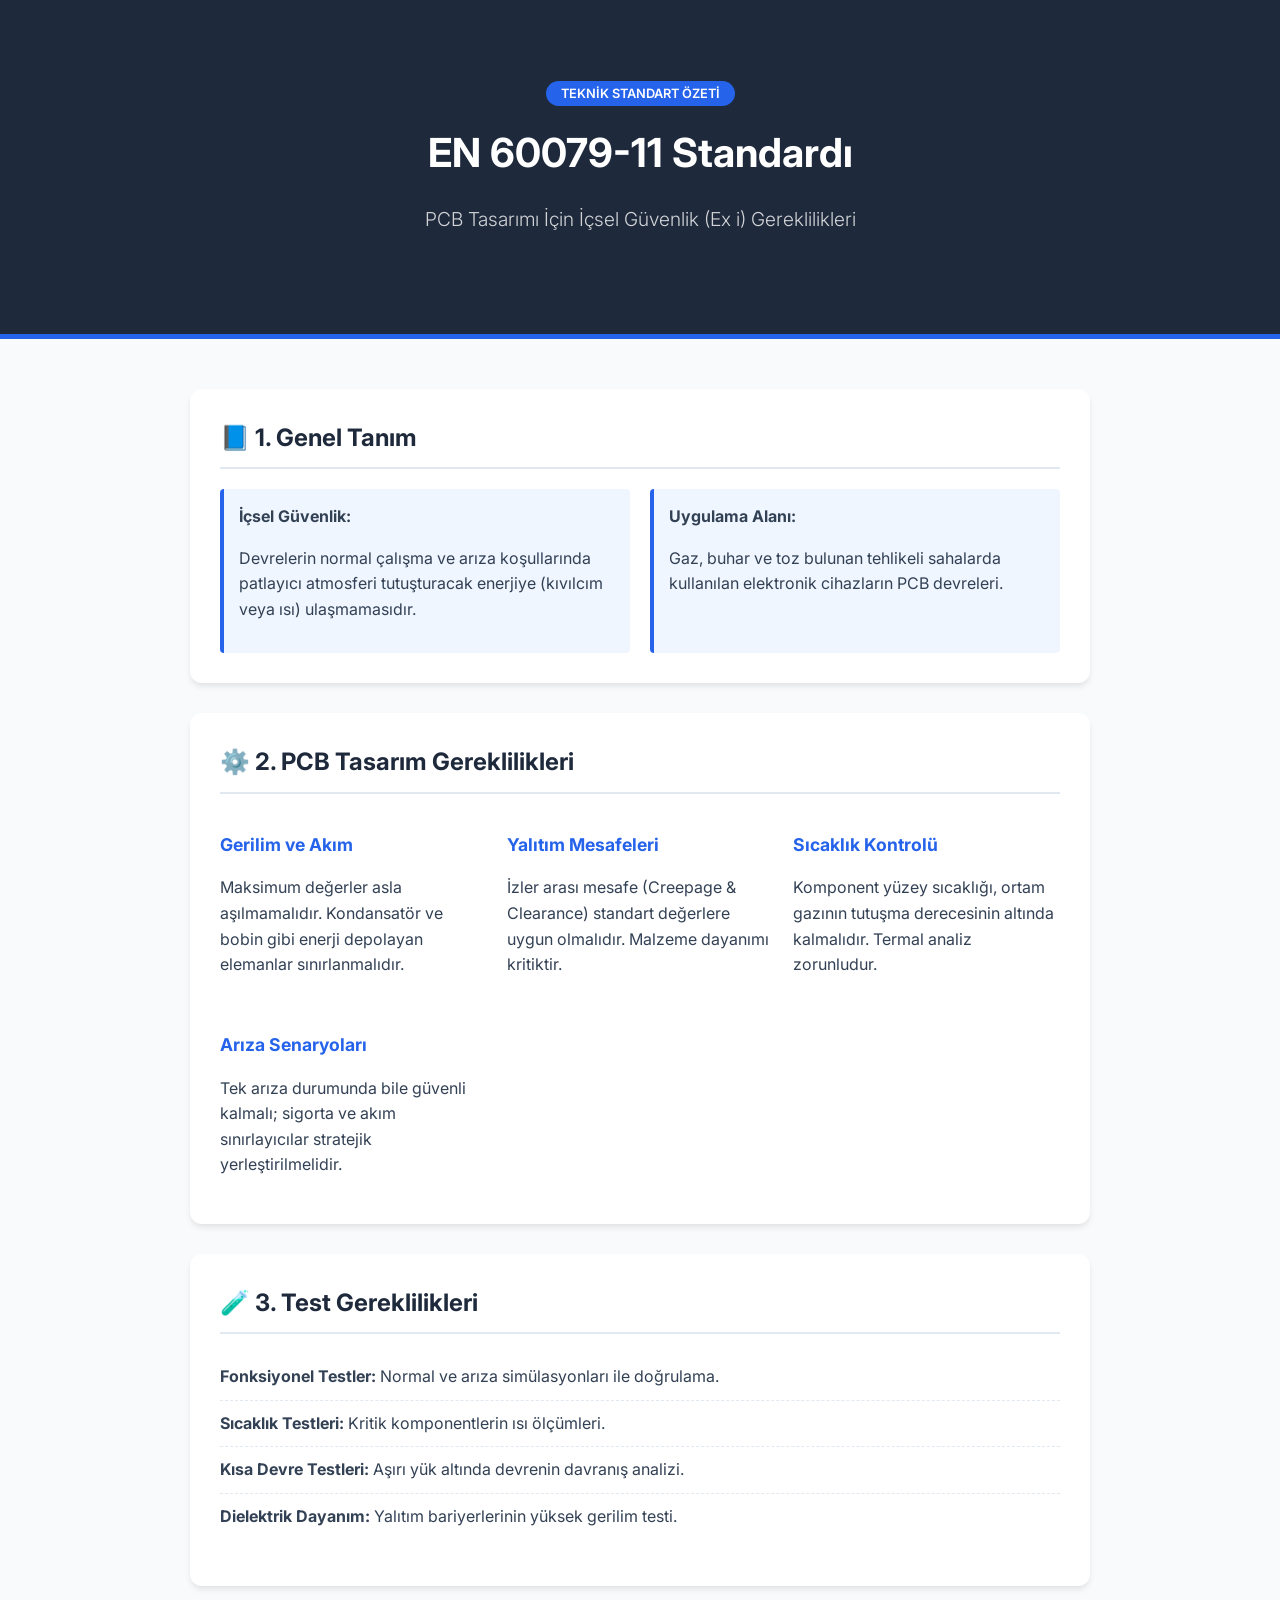
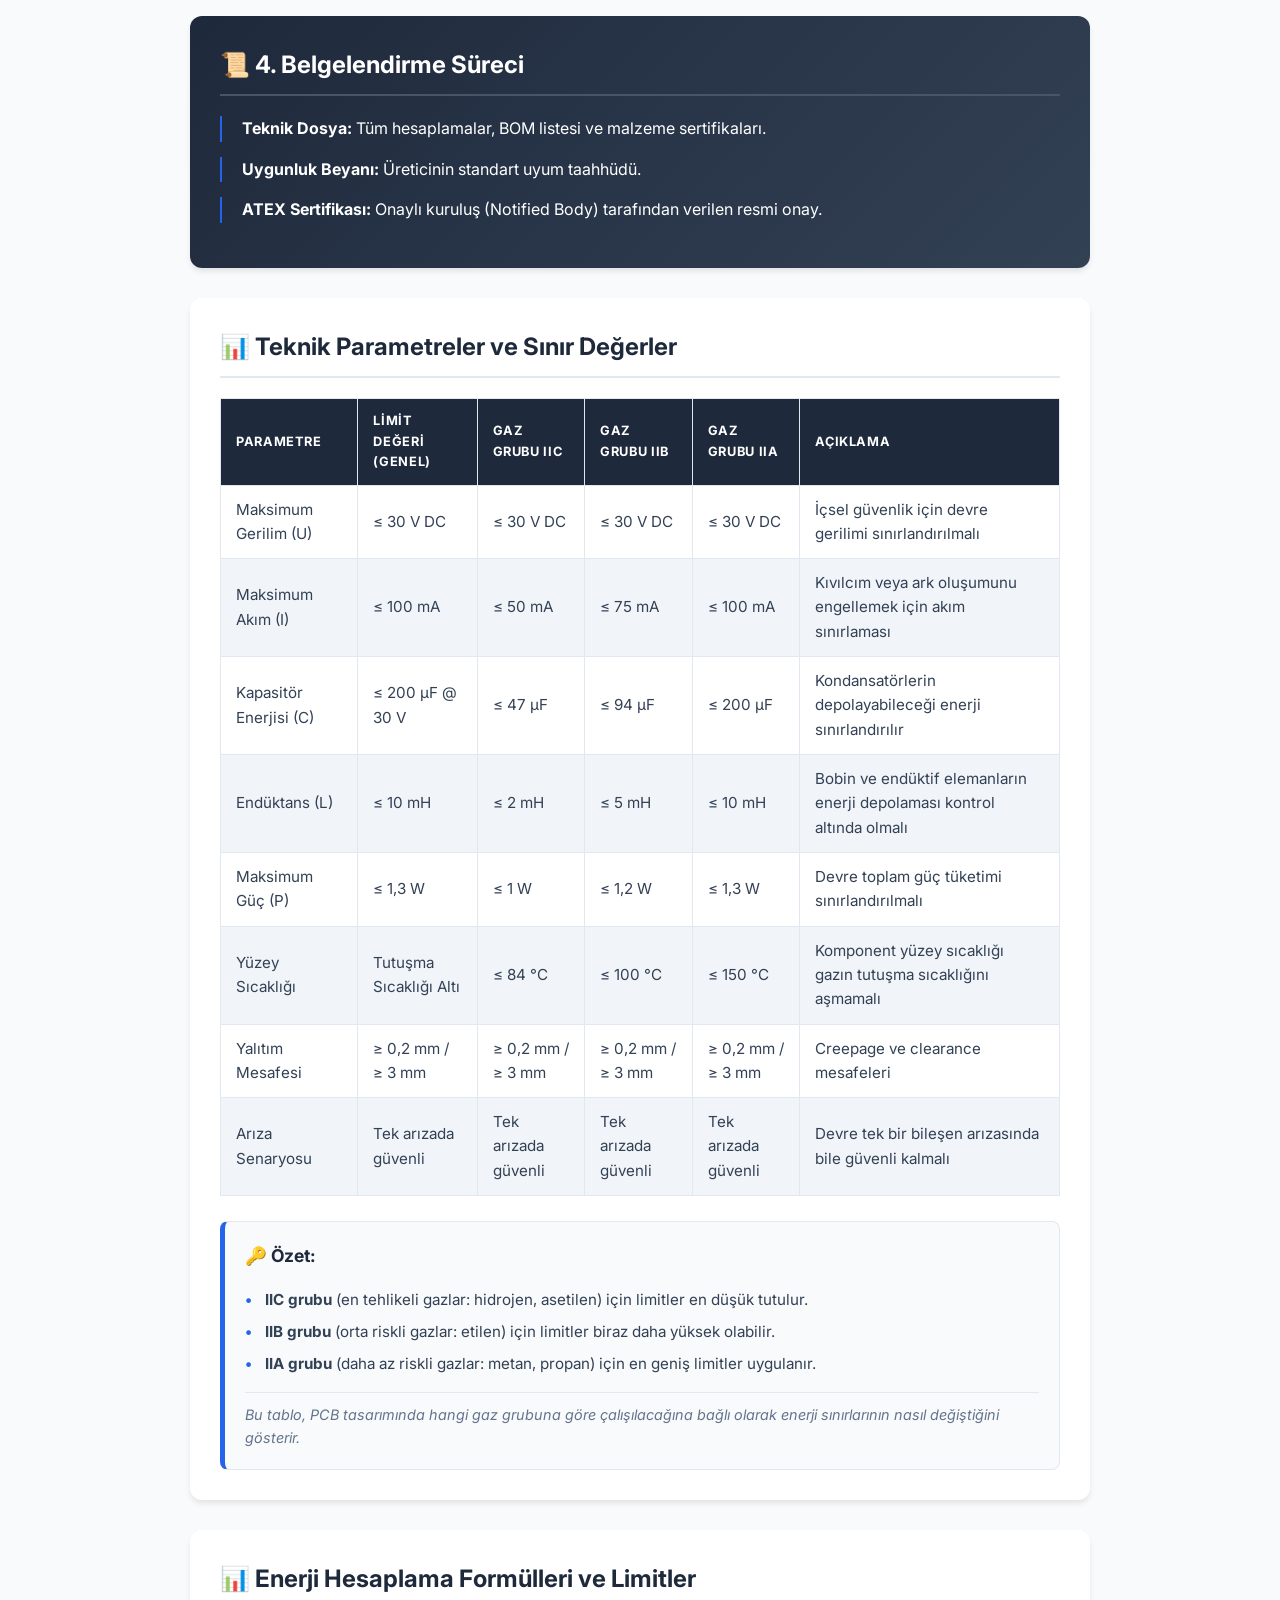
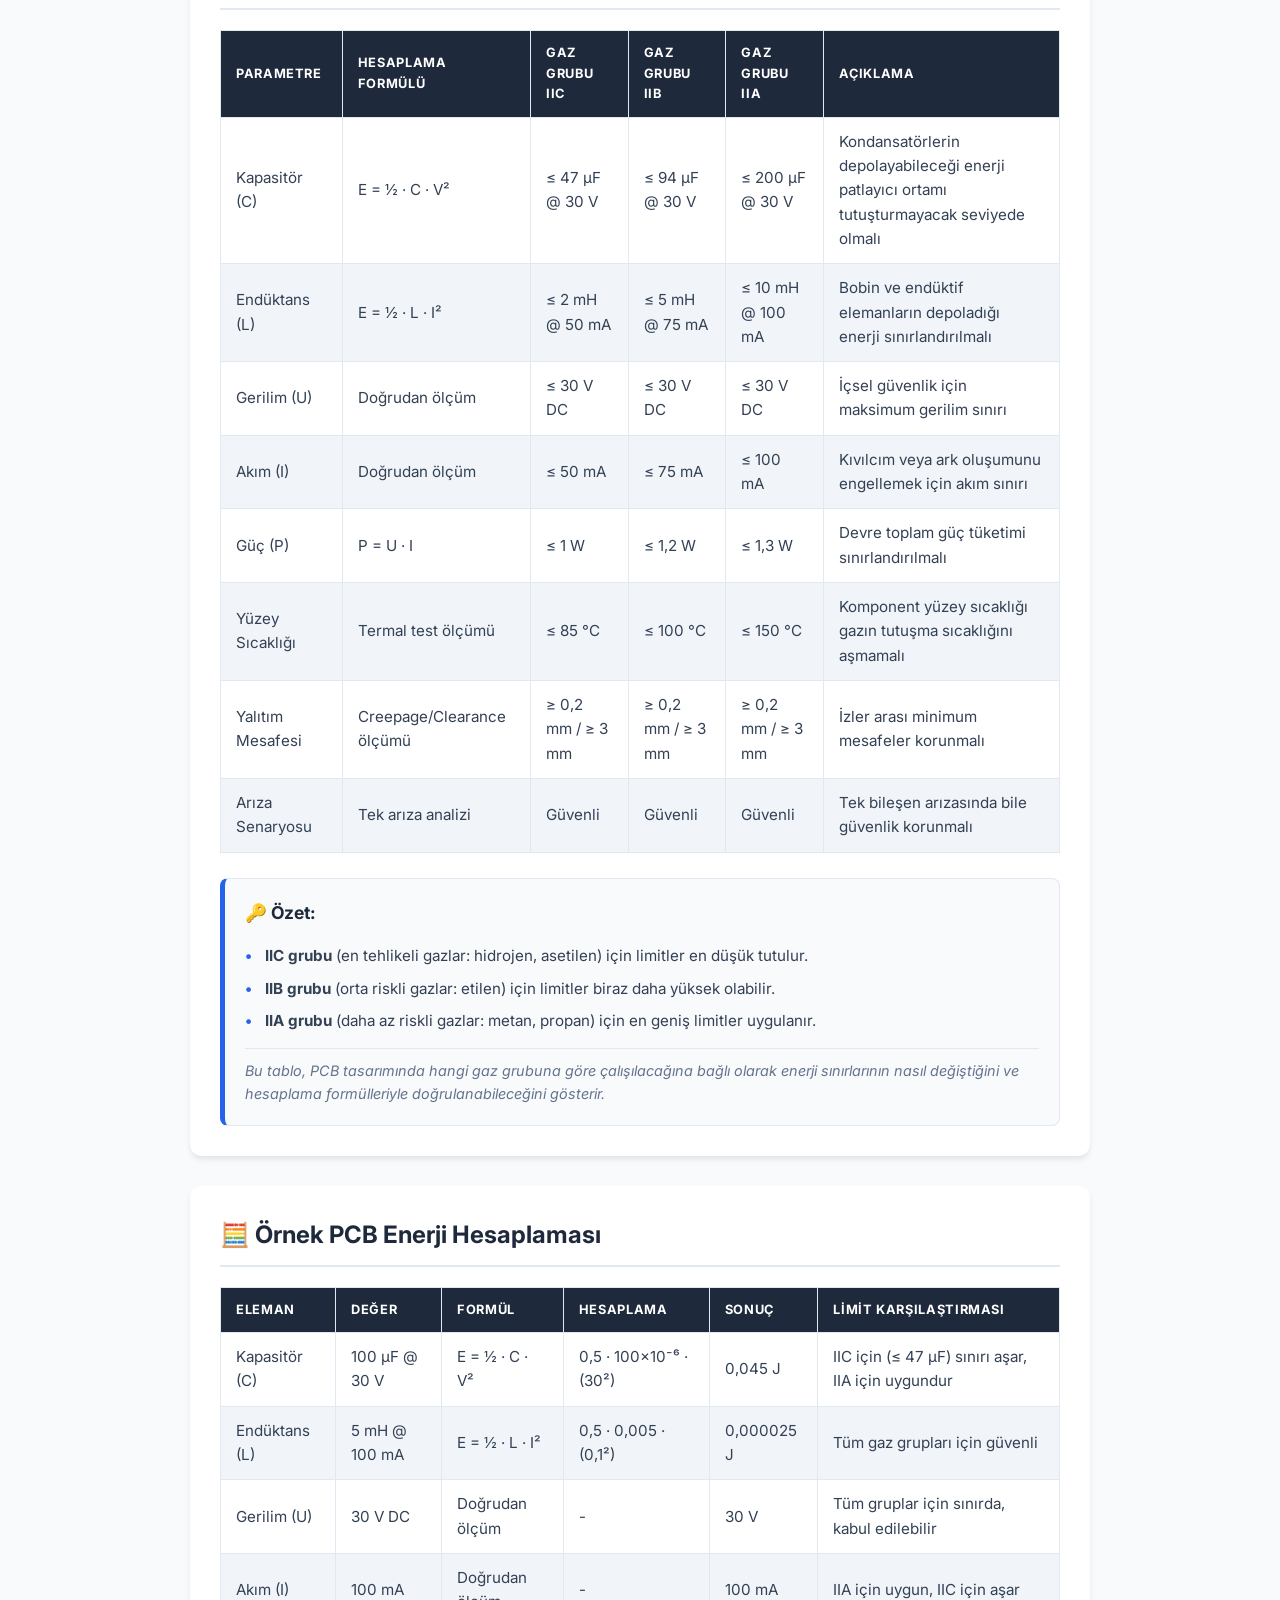
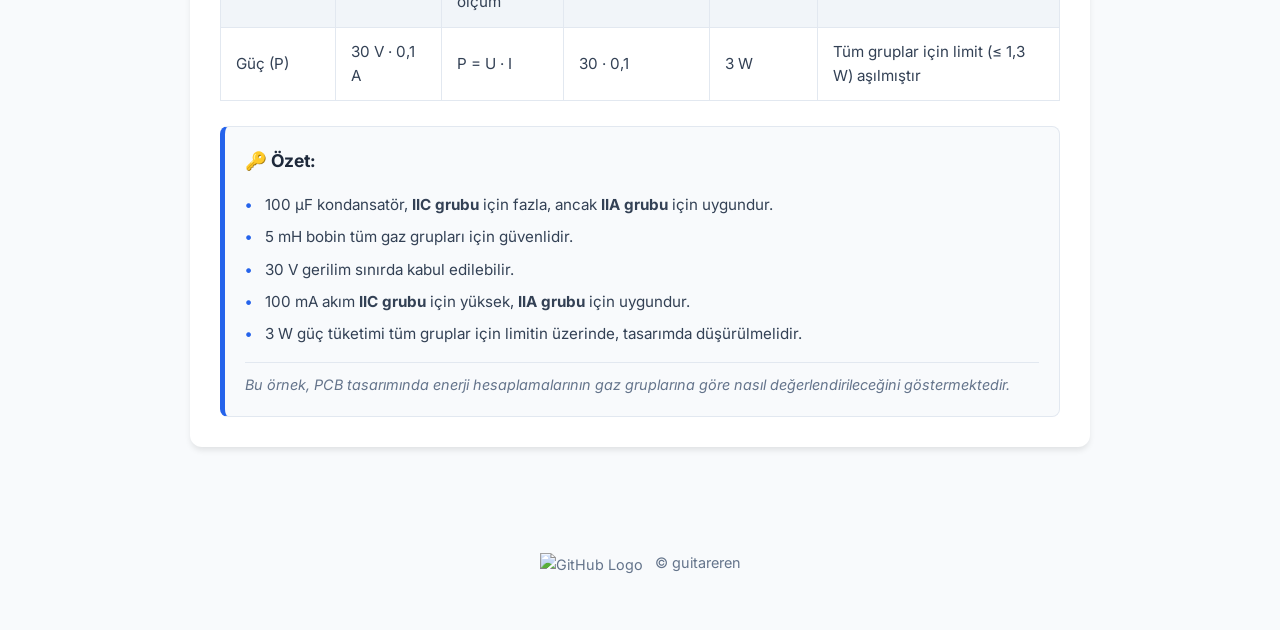
==== index.html @ 0904845f "Update and rename Atex.html to index.html" ====
<!DOCTYPE html>
<html lang="tr">

<head>
    <meta charset="UTF-8">
    <meta name="viewport" content="width=device-width, initial-scale=1.0">
    <title>EN 60079-11 Standart Rehberi</title>
    <link rel="stylesheet" href="stylesheet.css">
    <link rel="preconnect" href="https://fonts.googleapis.com">
    <link rel="preconnect" href="https://fonts.gstatic.com" crossorigin>
    <link href="https://fonts.googleapis.com/css2?family=Inter:wght@300;400;600;700&display=swap" rel="stylesheet">
</head>

<body>

    <header>
        <div class="container">
            <span class="badge">Teknik Standart Özeti</span>
            <h1>EN 60079-11 Standardı</h1>
            <p class="subtitle">PCB Tasarımı İçin İçsel Güvenlik (Ex i) Gereklilikleri</p>
        </div>
    </header>

    <main class="container">
        <section class="card">
            <h2><span class="icon">📘</span> 1. Genel Tanım</h2>
            <div class="grid">
                <div class="info-box">
                    <strong>İçsel Güvenlik:</strong>
                    <p>Devrelerin normal çalışma ve arıza koşullarında patlayıcı atmosferi tutuşturacak enerjiye
                        (kıvılcım veya ısı) ulaşmamasıdır.</p>
                </div>
                <div class="info-box">
                    <strong>Uygulama Alanı:</strong>
                    <p>Gaz, buhar ve toz bulunan tehlikeli sahalarda kullanılan elektronik cihazların PCB devreleri.</p>
                </div>
            </div>
        </section>

        <section class="card">
            <h2><span class="icon">⚙️</span> 2. PCB Tasarım Gereklilikleri</h2>



            <div class="feature-grid">
                <div class="feature">
                    <h3>Gerilim ve Akım</h3>
                    <p>Maksimum değerler asla aşılmamalıdır. Kondansatör ve bobin gibi enerji depolayan elemanlar
                        sınırlanmalıdır.</p>
                </div>
                <div class="feature">
                    <h3>Yalıtım Mesafeleri</h3>
                    <p>İzler arası mesafe (Creepage & Clearance) standart değerlere uygun olmalıdır. Malzeme dayanımı
                        kritiktir.</p>
                </div>
                <div class="feature">
                    <h3>Sıcaklık Kontrolü</h3>
                    <p>Komponent yüzey sıcaklığı, ortam gazının tutuşma derecesinin altında kalmalıdır. Termal analiz
                        zorunludur.</p>
                </div>
                <div class="feature">
                    <h3>Arıza Senaryoları</h3>
                    <p>Tek arıza durumunda bile güvenli kalmalı; sigorta ve akım sınırlayıcılar stratejik
                        yerleştirilmelidir.</p>
                </div>
            </div>
        </section>

        <section class="card">
            <h2><span class="icon">🧪</span> 3. Test Gereklilikleri</h2>
            <ul class="test-list">
                <li><strong>Fonksiyonel Testler:</strong> Normal ve arıza simülasyonları ile doğrulama.</li>
                <li><strong>Sıcaklık Testleri:</strong> Kritik komponentlerin ısı ölçümleri.</li>
                <li><strong>Kısa Devre Testleri:</strong> Aşırı yük altında devrenin davranış analizi.</li>
                <li><strong>Dielektrik Dayanım:</strong> Yalıtım bariyerlerinin yüksek gerilim testi.</li>
            </ul>
        </section>

        <section class="card highlight">
            <h2><span class="icon">📜</span> 4. Belgelendirme Süreci</h2>
            <div class="step">
                <strong>Teknik Dosya:</strong> Tüm hesaplamalar, BOM listesi ve malzeme sertifikaları.
            </div>
            <div class="step">
                <strong>Uygunluk Beyanı:</strong> Üreticinin standart uyum taahhüdü.
            </div>
            <div class="step">
                <strong>ATEX Sertifikası:</strong> Onaylı kuruluş (Notified Body) tarafından verilen resmi onay.
            </div>
        </section>

        <section class="card">
            <h2><span class="icon">📊</span> Teknik Parametreler ve Sınır Değerler</h2>
            <div class="table-container">
                <table class="data-table">
                    <thead>
                        <tr>
                            <th>Parametre</th>
                            <th>Limit Değeri (Genel)</th>
                            <th>Gaz Grubu IIC</th>
                            <th>Gaz Grubu IIB</th>
                            <th>Gaz Grubu IIA</th>
                            <th>Açıklama</th>
                        </tr>
                    </thead>
                    <tbody>
                        <tr>
                            <td>Maksimum Gerilim (U)</td>
                            <td>≤ 30 V DC</td>
                            <td>≤ 30 V DC</td>
                            <td>≤ 30 V DC</td>
                            <td>≤ 30 V DC</td>
                            <td>İçsel güvenlik için devre gerilimi sınırlandırılmalı</td>
                        </tr>
                        <tr>
                            <td>Maksimum Akım (I)</td>
                            <td>≤ 100 mA</td>
                            <td>≤ 50 mA</td>
                            <td>≤ 75 mA</td>
                            <td>≤ 100 mA</td>
                            <td>Kıvılcım veya ark oluşumunu engellemek için akım sınırlaması</td>
                        </tr>
                        <tr>
                            <td>Kapasitör Enerjisi (C)</td>
                            <td>≤ 200 µF @ 30 V</td>
                            <td>≤ 47 µF</td>
                            <td>≤ 94 µF</td>
                            <td>≤ 200 µF</td>
                            <td>Kondansatörlerin depolayabileceği enerji sınırlandırılır</td>
                        </tr>
                        <tr>
                            <td>Endüktans (L)</td>
                            <td>≤ 10 mH</td>
                            <td>≤ 2 mH</td>
                            <td>≤ 5 mH</td>
                            <td>≤ 10 mH</td>
                            <td>Bobin ve endüktif elemanların enerji depolaması kontrol altında olmalı</td>
                        </tr>
                        <tr>
                            <td>Maksimum Güç (P)</td>
                            <td>≤ 1,3 W</td>
                            <td>≤ 1 W</td>
                            <td>≤ 1,2 W</td>
                            <td>≤ 1,3 W</td>
                            <td>Devre toplam güç tüketimi sınırlandırılmalı</td>
                        </tr>
                        <tr>
                            <td>Yüzey Sıcaklığı</td>
                            <td>Tutuşma Sıcaklığı Altı</td>
                            <td>≤ 84 °C</td>
                            <td>≤ 100 °C</td>
                            <td>≤ 150 °C</td>
                            <td>Komponent yüzey sıcaklığı gazın tutuşma sıcaklığını aşmamalı</td>
                        </tr>
                        <tr>
                            <td>Yalıtım Mesafesi</td>
                            <td>≥ 0,2 mm / ≥ 3 mm</td>
                            <td>≥ 0,2 mm / ≥ 3 mm</td>
                            <td>≥ 0,2 mm / ≥ 3 mm</td>
                            <td>≥ 0,2 mm / ≥ 3 mm</td>
                            <td>Creepage ve clearance mesafeleri</td>
                        </tr>
                        <tr>
                            <td>Arıza Senaryosu</td>
                            <td>Tek arızada güvenli</td>
                            <td>Tek arızada güvenli</td>
                            <td>Tek arızada güvenli</td>
                            <td>Tek arızada güvenli</td>
                            <td>Devre tek bir bileşen arızasında bile güvenli kalmalı</td>
                        </tr>
                    </tbody>
                </table>
            </div>

            <div class="table-footer-note">
                <h3>🔑 Özet:</h3>
                <ul>
                    <li><strong>IIC grubu</strong> (en tehlikeli gazlar: hidrojen, asetilen) için limitler en düşük
                        tutulur.</li>
                    <li><strong>IIB grubu</strong> (orta riskli gazlar: etilen) için limitler biraz daha yüksek
                        olabilir.</li>
                    <li><strong>IIA grubu</strong> (daha az riskli gazlar: metan, propan) için en geniş limitler
                        uygulanır.</li>
                </ul>
                <p>Bu tablo, PCB tasarımında hangi gaz grubuna göre çalışılacağına bağlı olarak enerji sınırlarının
                    nasıl değiştiğini gösterir.</p>
            </div>
        </section>

        <section class="card">
            <h2><span class="icon">📊</span> Enerji Hesaplama Formülleri ve Limitler</h2>
            <div class="table-container">
                <table class="data-table">
                    <thead>
                        <tr>
                            <th>Parametre</th>
                            <th>Hesaplama Formülü</th>
                            <th>Gaz Grubu IIC</th>
                            <th>Gaz Grubu IIB</th>
                            <th>Gaz Grubu IIA</th>
                            <th>Açıklama</th>
                        </tr>
                    </thead>
                    <tbody>
                        <tr>
                            <td>Kapasitör (C)</td>
                            <td>E = ½ · C · V²</td>
                            <td>≤ 47 µF @ 30 V</td>
                            <td>≤ 94 µF @ 30 V</td>
                            <td>≤ 200 µF @ 30 V</td>
                            <td>Kondansatörlerin depolayabileceği enerji patlayıcı ortamı tutuşturmayacak seviyede
                                olmalı</td>
                        </tr>
                        <tr>
                            <td>Endüktans (L)</td>
                            <td>E = ½ · L · I²</td>
                            <td>≤ 2 mH @ 50 mA</td>
                            <td>≤ 5 mH @ 75 mA</td>
                            <td>≤ 10 mH @ 100 mA</td>
                            <td>Bobin ve endüktif elemanların depoladığı enerji sınırlandırılmalı</td>
                        </tr>
                        <tr>
                            <td>Gerilim (U)</td>
                            <td>Doğrudan ölçüm</td>
                            <td>≤ 30 V DC</td>
                            <td>≤ 30 V DC</td>
                            <td>≤ 30 V DC</td>
                            <td>İçsel güvenlik için maksimum gerilim sınırı</td>
                        </tr>
                        <tr>
                            <td>Akım (I)</td>
                            <td>Doğrudan ölçüm</td>
                            <td>≤ 50 mA</td>
                            <td>≤ 75 mA</td>
                            <td>≤ 100 mA</td>
                            <td>Kıvılcım veya ark oluşumunu engellemek için akım sınırı</td>
                        </tr>
                        <tr>
                            <td>Güç (P)</td>
                            <td>P = U · I</td>
                            <td>≤ 1 W</td>
                            <td>≤ 1,2 W</td>
                            <td>≤ 1,3 W</td>
                            <td>Devre toplam güç tüketimi sınırlandırılmalı</td>
                        </tr>
                        <tr>
                            <td>Yüzey Sıcaklığı</td>
                            <td>Termal test ölçümü</td>
                            <td>≤ 85 °C</td>
                            <td>≤ 100 °C</td>
                            <td>≤ 150 °C</td>
                            <td>Komponent yüzey sıcaklığı gazın tutuşma sıcaklığını aşmamalı</td>
                        </tr>
                        <tr>
                            <td>Yalıtım Mesafesi</td>
                            <td>Creepage/Clearance ölçümü</td>
                            <td>≥ 0,2 mm / ≥ 3 mm</td>
                            <td>≥ 0,2 mm / ≥ 3 mm</td>
                            <td>≥ 0,2 mm / ≥ 3 mm</td>
                            <td>İzler arası minimum mesafeler korunmalı</td>
                        </tr>
                        <tr>
                            <td>Arıza Senaryosu</td>
                            <td>Tek arıza analizi</td>
                            <td>Güvenli</td>
                            <td>Güvenli</td>
                            <td>Güvenli</td>
                            <td>Tek bileşen arızasında bile güvenlik korunmalı</td>
                        </tr>
                    </tbody>
                </table>
            </div>

            <div class="table-footer-note">
                <h3>🔑 Özet:</h3>
                <ul>
                    <li><strong>IIC grubu</strong> (en tehlikeli gazlar: hidrojen, asetilen) için limitler en düşük
                        tutulur.</li>
                    <li><strong>IIB grubu</strong> (orta riskli gazlar: etilen) için limitler biraz daha yüksek
                        olabilir.</li>
                    <li><strong>IIA grubu</strong> (daha az riskli gazlar: metan, propan) için en geniş limitler
                        uygulanır.</li>
                </ul>
                <p>Bu tablo, PCB tasarımında hangi gaz grubuna göre çalışılacağına bağlı olarak enerji sınırlarının
                    nasıl değiştiğini ve hesaplama formülleriyle doğrulanabileceğini gösterir.</p>
            </div>
        </section>

        <section class="card">
            <h2><span class="icon">🧮</span> Örnek PCB Enerji Hesaplaması</h2>
            <div class="table-container">
                <table class="data-table">
                    <thead>
                        <tr>
                            <th>Eleman</th>
                            <th>Değer</th>
                            <th>Formül</th>
                            <th>Hesaplama</th>
                            <th>Sonuç</th>
                            <th>Limit Karşılaştırması</th>
                        </tr>
                    </thead>
                    <tbody>
                        <tr>
                            <td>Kapasitör (C)</td>
                            <td>100 µF @ 30 V</td>
                            <td>E = ½ · C · V²</td>
                            <td>0,5 · 100×10⁻⁶ · (30²)</td>
                            <td>0,045 J</td>
                            <td>IIC için (≤ 47 µF) sınırı aşar, IIA için uygundur</td>
                        </tr>
                        <tr>
                            <td>Endüktans (L)</td>
                            <td>5 mH @ 100 mA</td>
                            <td>E = ½ · L · I²</td>
                            <td>0,5 · 0,005 · (0,1²)</td>
                            <td>0,000025 J</td>
                            <td>Tüm gaz grupları için güvenli</td>
                        </tr>
                        <tr>
                            <td>Gerilim (U)</td>
                            <td>30 V DC</td>
                            <td>Doğrudan ölçüm</td>
                            <td>-</td>
                            <td>30 V</td>
                            <td>Tüm gruplar için sınırda, kabul edilebilir</td>
                        </tr>
                        <tr>
                            <td>Akım (I)</td>
                            <td>100 mA</td>
                            <td>Doğrudan ölçüm</td>
                            <td>-</td>
                            <td>100 mA</td>
                            <td>IIA için uygun, IIC için aşar</td>
                        </tr>
                        <tr>
                            <td>Güç (P)</td>
                            <td>30 V · 0,1 A</td>
                            <td>P = U · I</td>
                            <td>30 · 0,1</td>
                            <td>3 W</td>
                            <td>Tüm gruplar için limit (≤ 1,3 W) aşılmıştır</td>
                        </tr>
                    </tbody>
                </table>
            </div>

            <div class="table-footer-note">
                <h3>🔑 Özet:</h3>
                <ul>
                    <li>100 µF kondansatör, <strong>IIC grubu</strong> için fazla, ancak <strong>IIA grubu</strong> için
                        uygundur.</li>
                    <li>5 mH bobin tüm gaz grupları için güvenlidir.</li>
                    <li>30 V gerilim sınırda kabul edilebilir.</li>
                    <li>100 mA akım <strong>IIC grubu</strong> için yüksek, <strong>IIA grubu</strong> için uygundur.
                    </li>
                    <li>3 W güç tüketimi tüm gruplar için limitin üzerinde, tasarımda düşürülmelidir.</li>
                </ul>
                <p>Bu örnek, PCB tasarımında enerji hesaplamalarının gaz gruplarına göre nasıl değerlendirileceğini
                    göstermektedir.</p>
            </div>
        </section>


    </main>

    <footer>
        <p>
            <a href="https://github.com/guitareren" target="_blank" style="text-decoration:none; color:inherit;">
                <img src="https://github.githubassets.com/images/modules/logos_page/GitHub-Mark.png" alt="GitHub Logo"
                    width="24" height="24" style="vertical-align:middle; margin-right:8px;">
                &copy; guitareren
            </a>
        </p>
    </footer>

</body>

</html>
---- stylesheet.css ----
:root {
    --primary-color: #2563eb;
    --secondary-color: #1e293b;
    --bg-color: #f8fafc;
    --card-bg: #ffffff;
    --text-main: #334155;
    --accent-color: #e2e8f0;
}

body {
    font-family: 'Inter', sans-serif;
    background-color: var(--bg-color);
    color: var(--text-main);
    line-height: 1.6;
    margin: 0;
    padding: 0;
}

.container {
    max-width: 900px;
    margin: 0 auto;
    padding: 20px;
}

header {
    background-color: var(--secondary-color);
    color: white;
    padding: 60px 0;
    text-align: center;
    border-bottom: 5px solid var(--primary-color);
}

.badge {
    background-color: var(--primary-color);
    padding: 5px 15px;
    border-radius: 20px;
    font-size: 0.8rem;
    font-weight: 600;
    text-transform: uppercase;
}

h1 {
    margin: 15px 0 5px;
    font-size: 2.5rem;
}

.subtitle {
    opacity: 0.8;
    font-weight: 300;
    font-size: 1.2rem;
}

.card {
    background: var(--card-bg);
    margin: 30px 0;
    padding: 30px;
    border-radius: 12px;
    box-shadow: 0 4px 6px -1px rgba(0, 0, 0, 0.1);
}

.card h2 {
    color: var(--secondary-color);
    border-bottom: 2px solid var(--accent-color);
    padding-bottom: 10px;
    margin-top: 0;
}

.grid {
    display: grid;
    grid-template-columns: 1fr 1fr;
    gap: 20px;
    margin-top: 20px;
}

.info-box {
    background: #eff6ff;
    padding: 15px;
    border-left: 4px solid var(--primary-color);
    border-radius: 4px;
}

.feature-grid {
    display: grid;
    grid-template-columns: repeat(auto-fit, minmax(200px, 1fr));
    gap: 20px;
}

.feature h3 {
    font-size: 1.1rem;
    color: var(--primary-color);
    margin-bottom: 10px;
}

.test-list {
    list-style: none;
    padding: 0;
}

.test-list li {
    padding: 10px 0;
    border-bottom: 1px dashed var(--accent-color);
}

.test-list li:last-child {
    border-bottom: none;
}

.highlight {
    background: linear-gradient(135deg, #1e293b 0%, #334155 100%);
    color: white;
}

.highlight h2 {
    color: white;
    border-color: #475569;
}

.step {
    margin: 15px 0;
    padding-left: 20px;
    border-left: 2px solid var(--primary-color);
}

footer {
    text-align: center;
    padding: 40px;
    font-size: 0.9rem;
    color: #64748b;
}

/* Tablo Tasarımı */
.table-container {
    overflow-x: auto;
    /* Mobilde tablonun kaydırılabilmesini sağlar */
    margin-top: 20px;
}

.data-table {
    width: 100%;
    border-collapse: collapse;
    font-size: 0.95rem;
    text-align: left;
    min-width: 600px;
    /* Tablonun çok sıkışmasını önler */
}

.data-table thead tr {
    background-color: var(--secondary-color);
    color: #ffffff;
    font-weight: 600;
}

.data-table th,
.data-table td {
    padding: 12px 15px;
    border: 1px solid #e2e8f0;
}

.data-table tbody tr:nth-of-type(even) {
    background-color: #f1f5f9;
    /* Satırları ayırt etmek için zebra deseni */
}

.data-table tbody tr:hover {
    background-color: #e2e8f0;
    /* Üzerine gelindiğinde vurgu */
    transition: background-color 0.2s ease;
}

/* Tablo başlıklarının mobilde daha iyi görünmesi için */
.data-table th {
    text-transform: uppercase;
    font-size: 0.8rem;
    letter-spacing: 0.05em;
}

/* Tablo Altı Özet Notu Stili */
.table-footer-note {
    margin-top: 25px;
    padding: 20px;
    background-color: #f8fafc;
    border-radius: 8px;
    border: 1px solid #e2e8f0;
    border-left: 5px solid var(--primary-color);
}

.table-footer-note h3 {
    margin-top: 0;
    font-size: 1.1rem;
    color: var(--secondary-color);
    display: flex;
    align-items: center;
    gap: 10px;
}

.table-footer-note ul {
    list-style: none;
    padding: 0;
    margin: 15px 0;
}

.table-footer-note ul li {
    position: relative;
    padding-left: 20px;
    margin-bottom: 8px;
    font-size: 0.95rem;
}

.table-footer-note ul li::before {
    content: "•";
    position: absolute;
    left: 0;
    color: var(--primary-color);
    font-weight: bold;
}

.table-footer-note p {
    font-style: italic;
    font-size: 0.9rem;
    color: #64748b;
    margin-bottom: 0;
    border-top: 1px solid #e2e8f0;
    padding-top: 10px;
}

@media (max-width: 600px) {
    .grid {
        grid-template-columns: 1fr;
    }

    h1 {
        font-size: 1.8rem;
    }
}
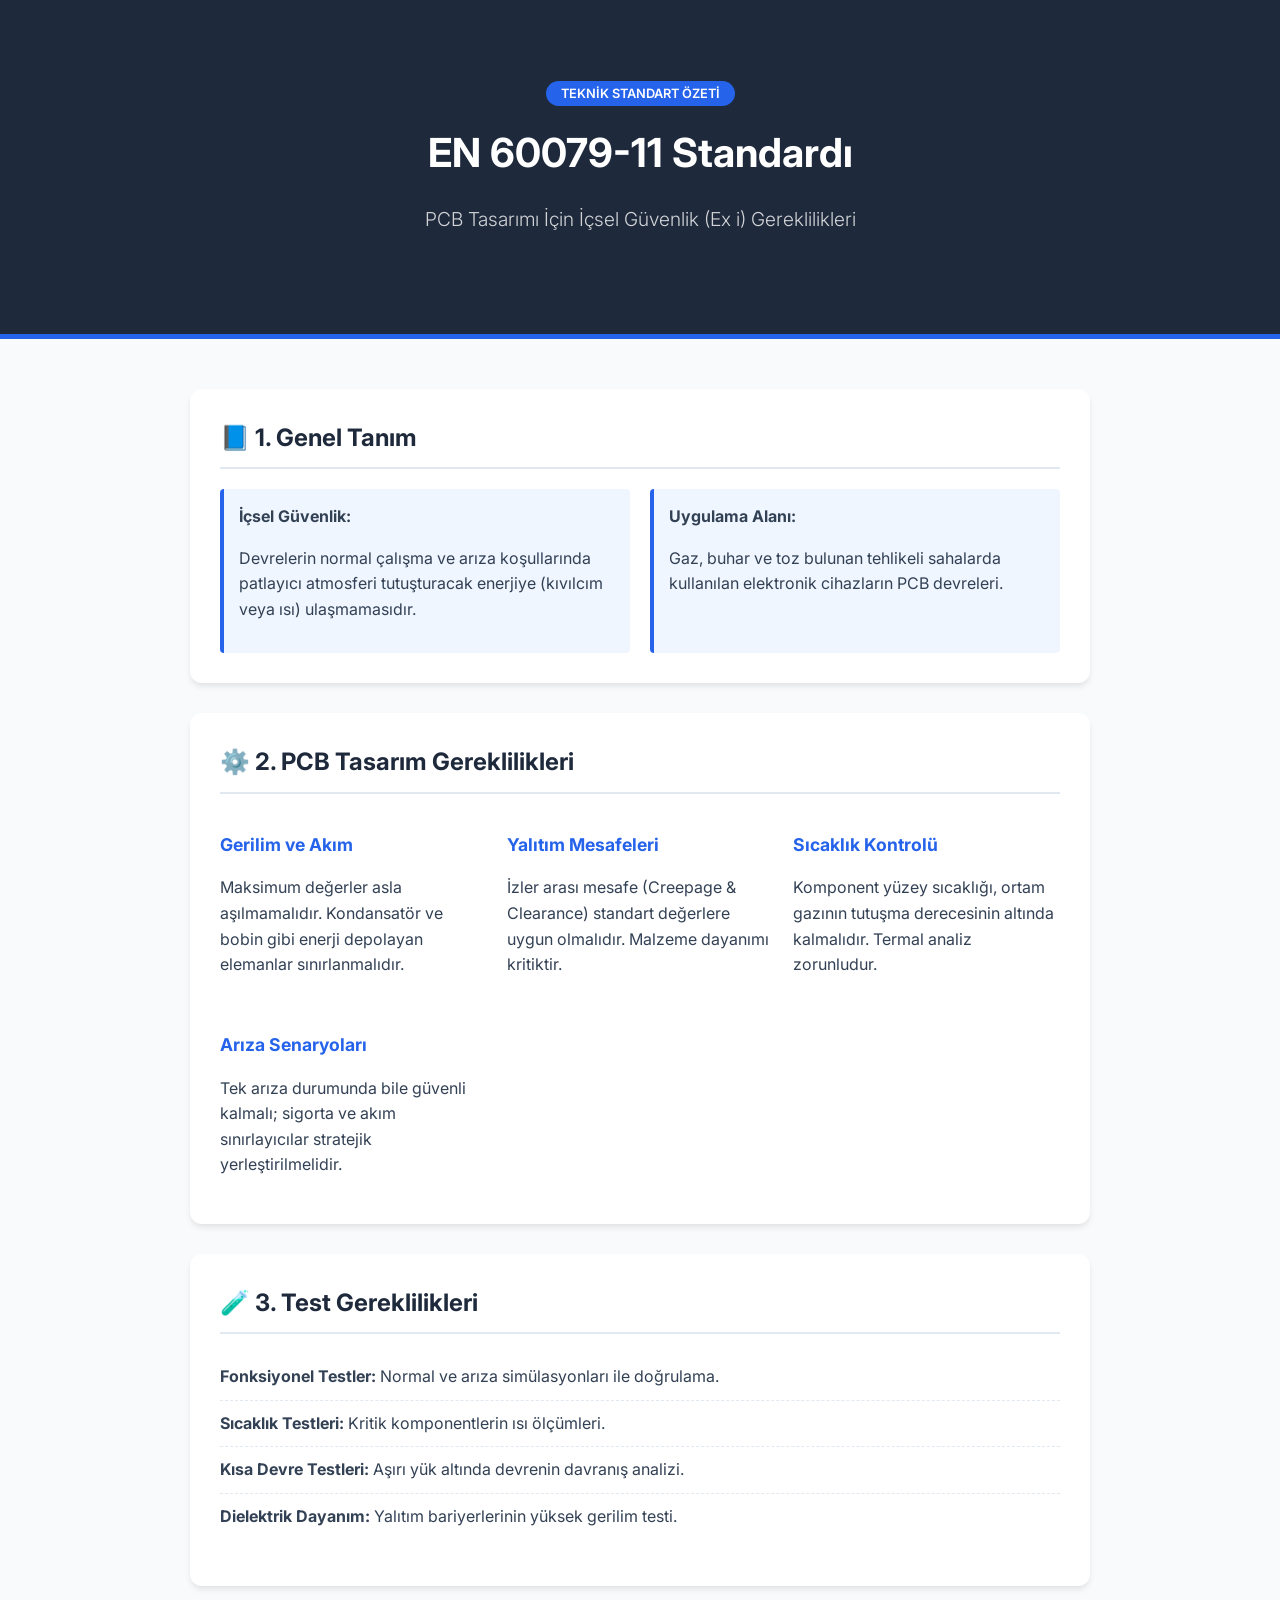
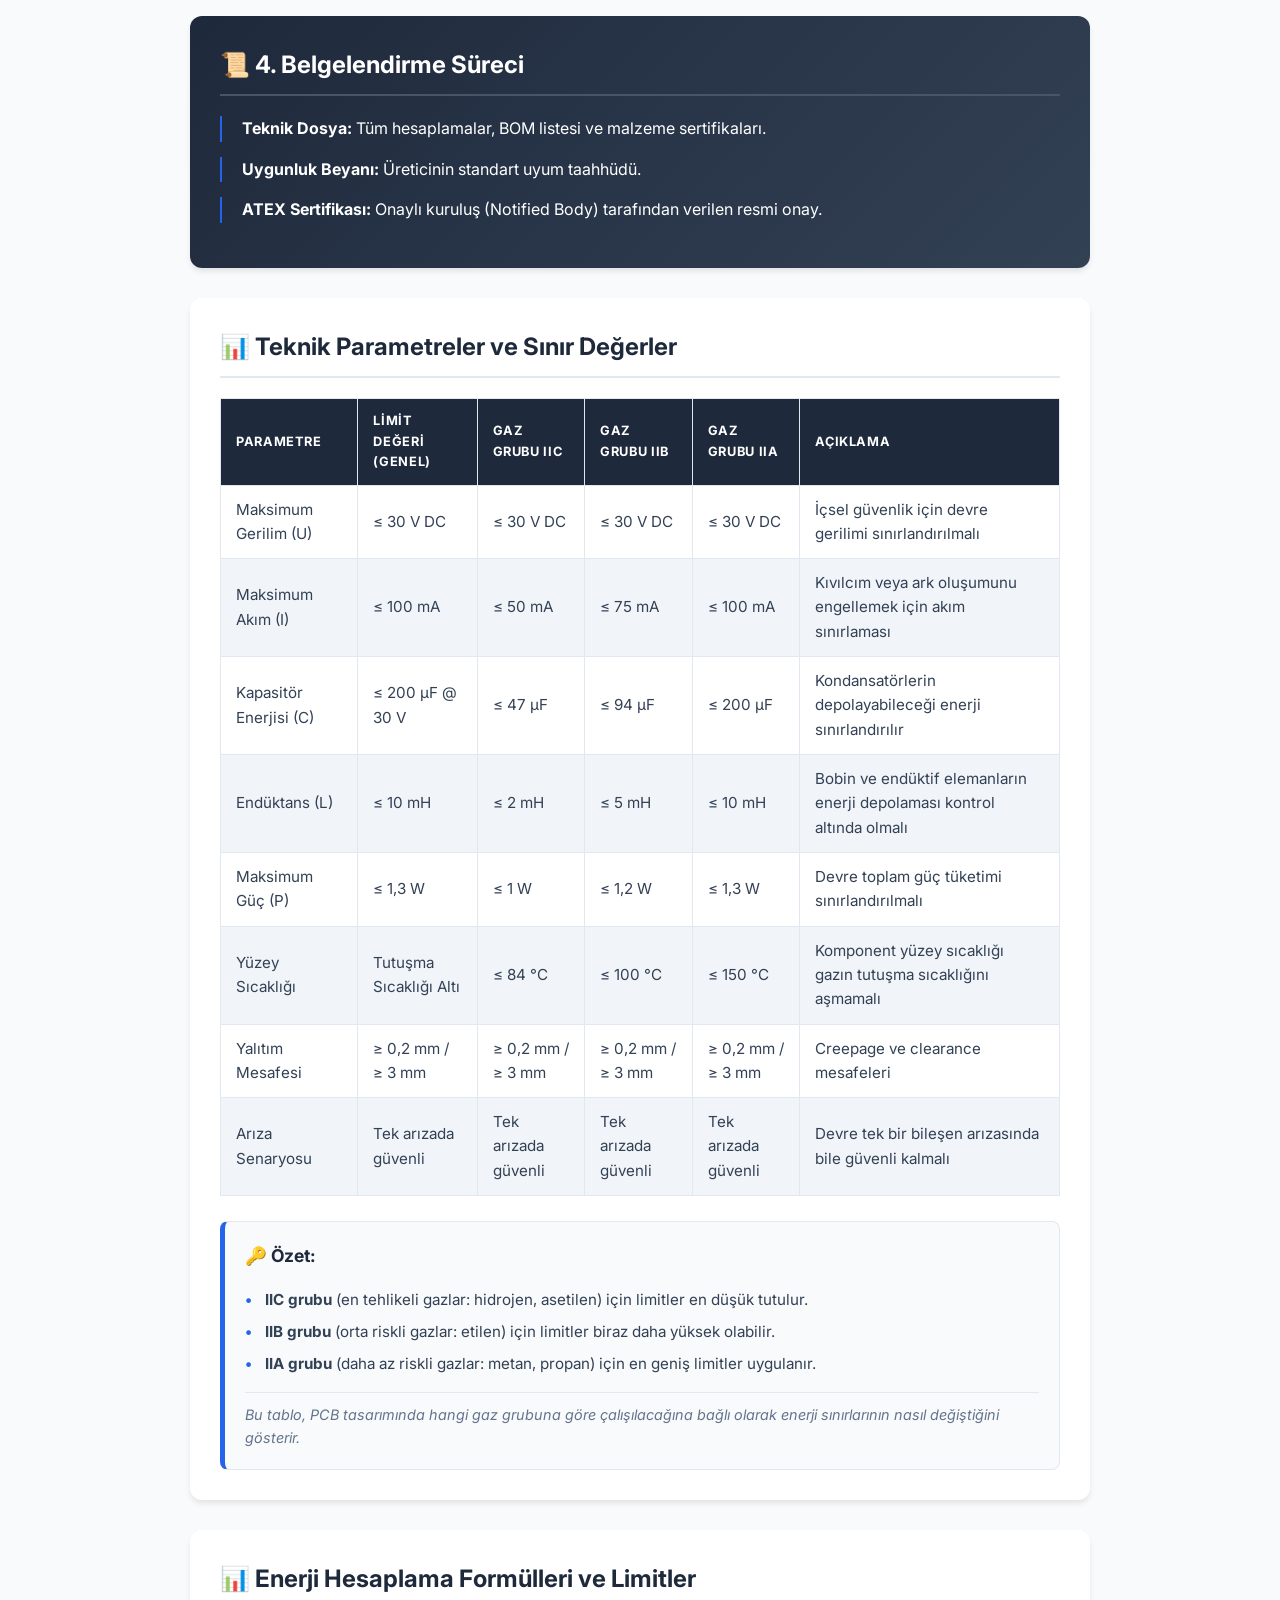
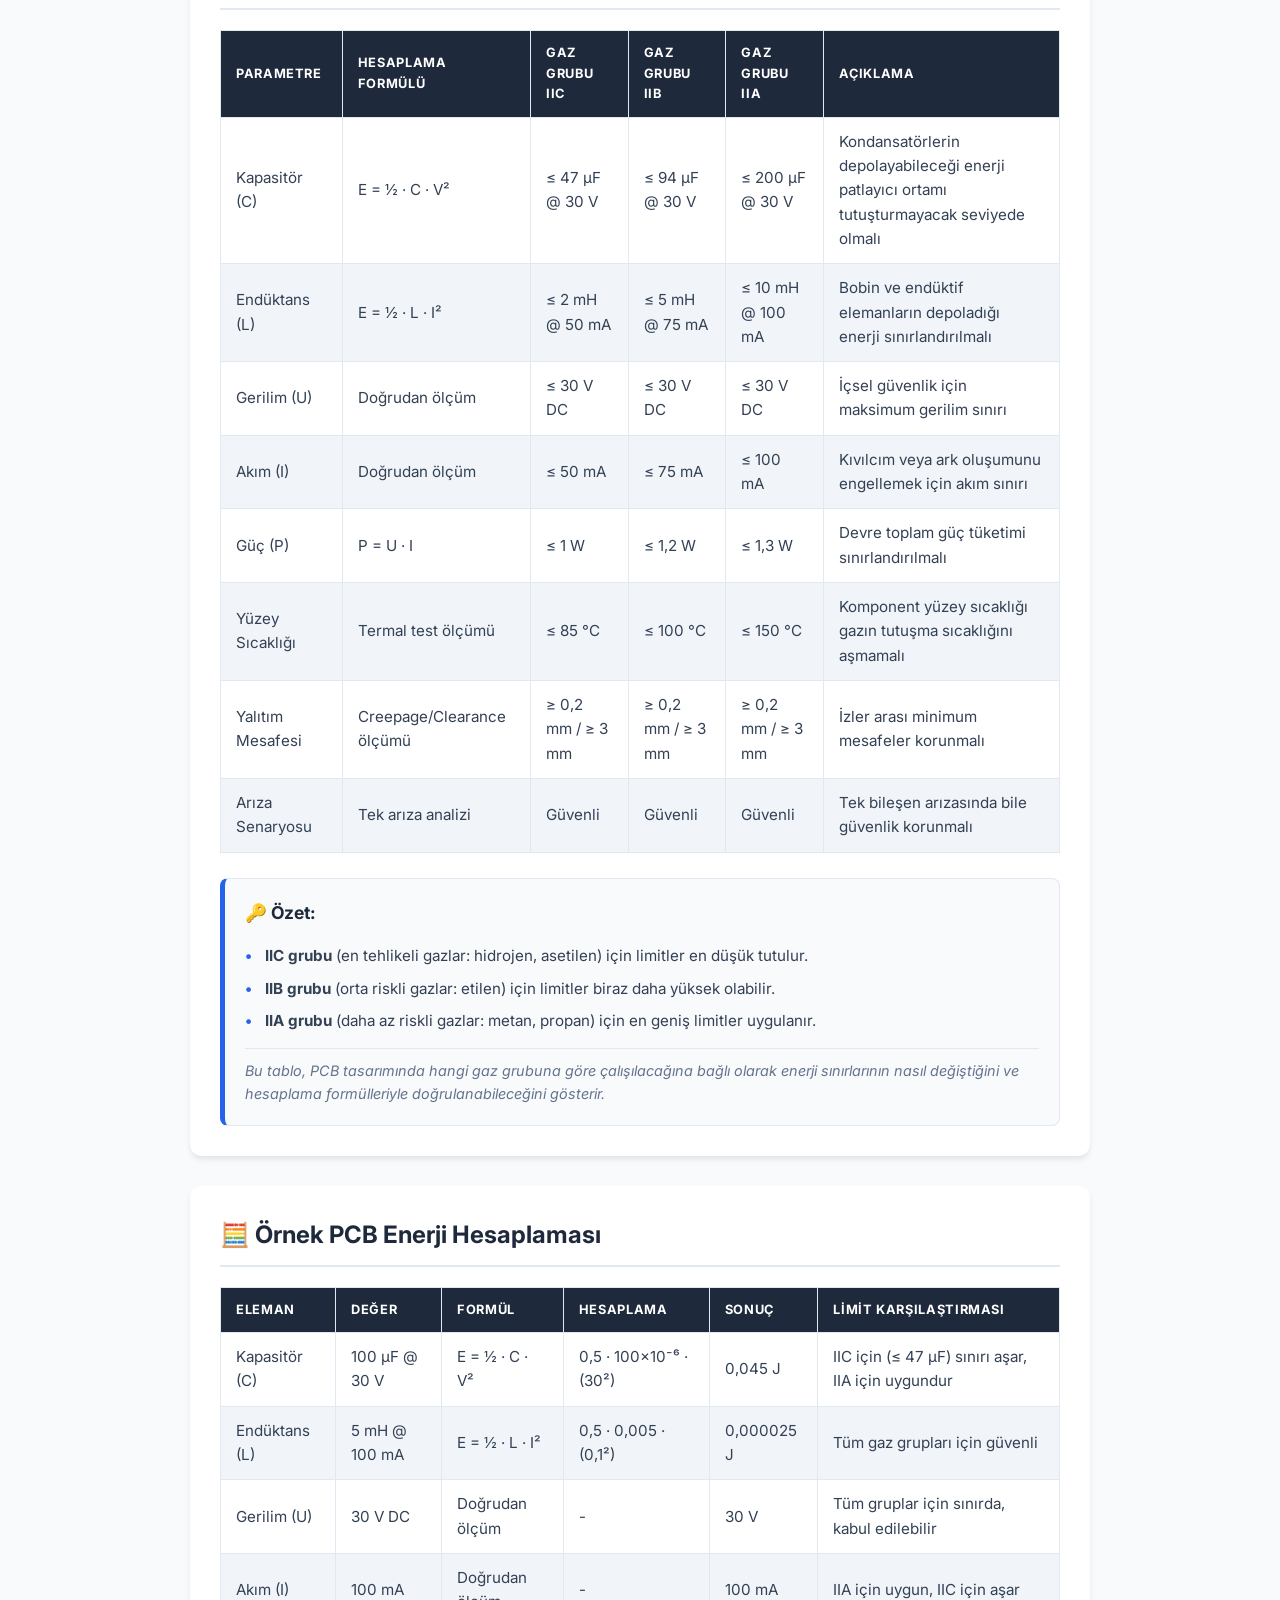
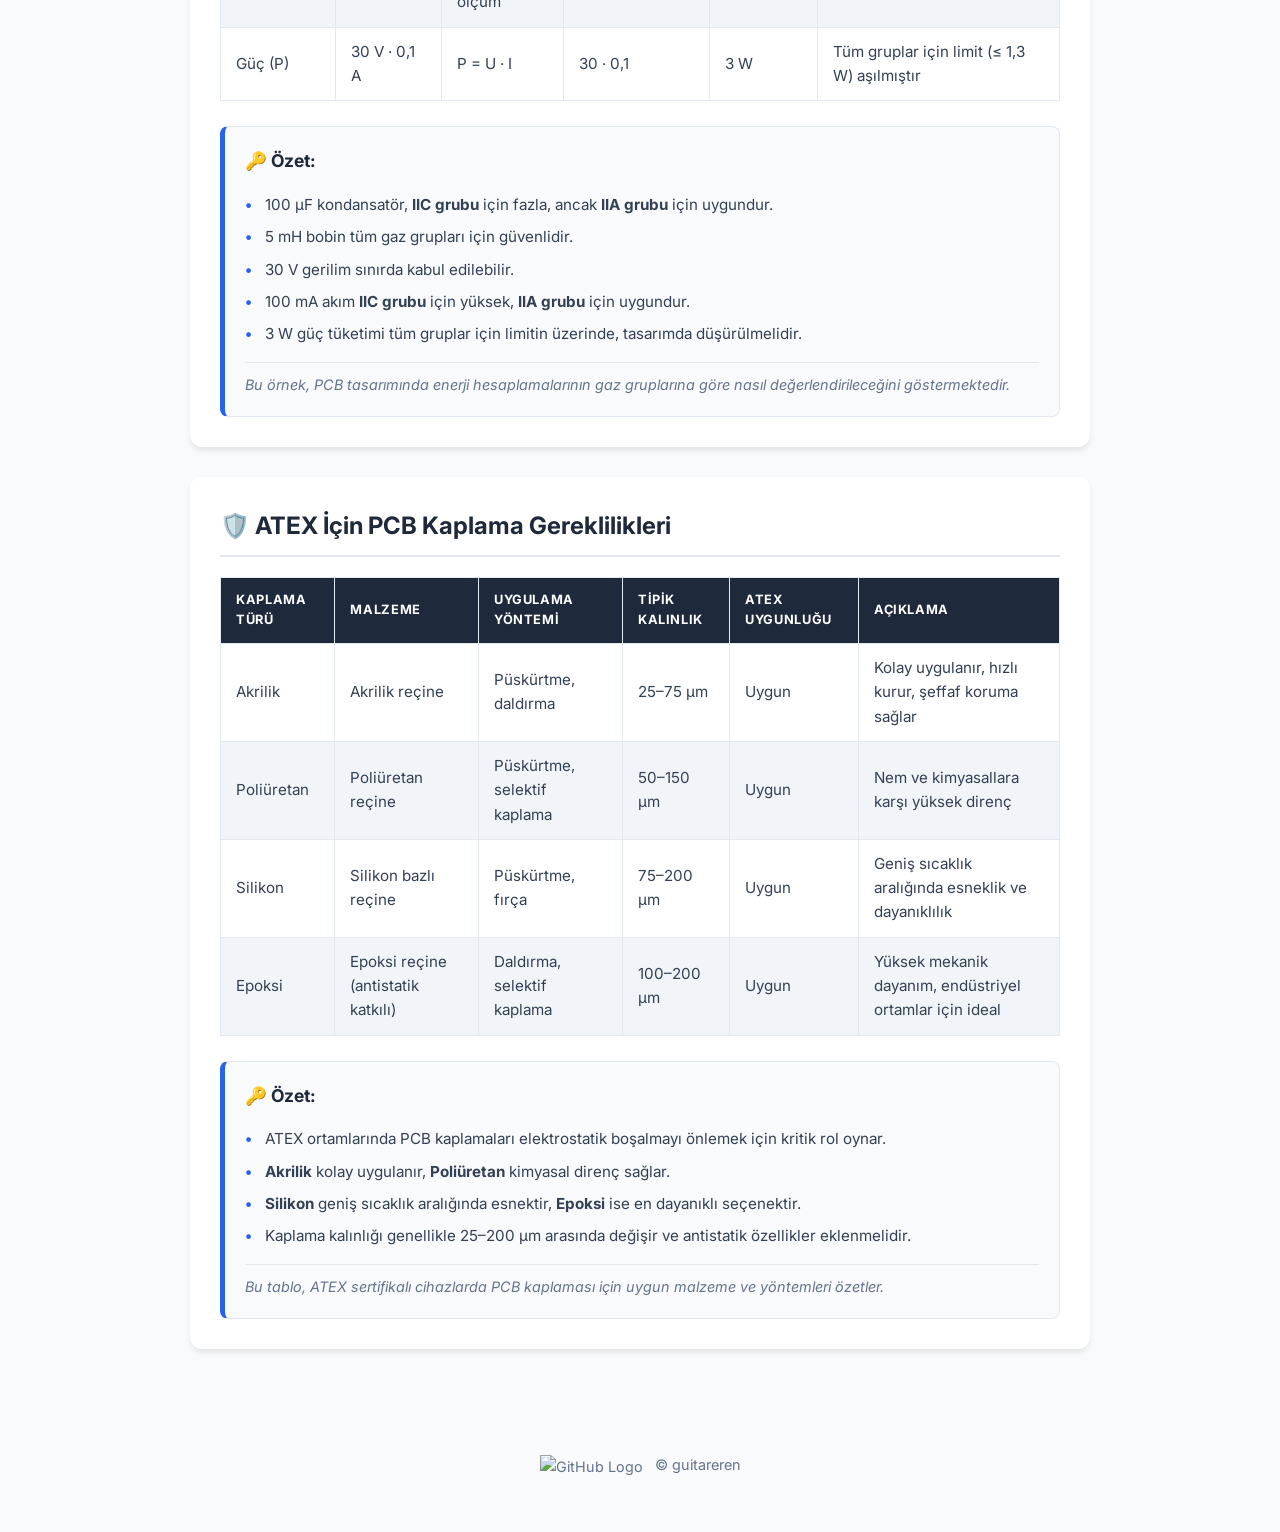
==== commit 53427fdb: "Update and rename Atex.html to index.html" ====
--- a/index.html
+++ b/index.html
@@ -361,6 +361,71 @@
             </div>
         </section>
 
+        <section class="card">
+            <h2><span class="icon">🛡️</span> ATEX İçin PCB Kaplama Gereklilikleri</h2>
+            <div class="table-container">
+                <table class="data-table">
+                    <thead>
+                        <tr>
+                            <th>Kaplama Türü</th>
+                            <th>Malzeme</th>
+                            <th>Uygulama Yöntemi</th>
+                            <th>Tipik Kalınlık</th>
+                            <th>ATEX Uygunluğu</th>
+                            <th>Açıklama</th>
+                        </tr>
+                    </thead>
+                    <tbody>
+                        <tr>
+                            <td>Akrilik</td>
+                            <td>Akrilik reçine</td>
+                            <td>Püskürtme, daldırma</td>
+                            <td>25–75 µm</td>
+                            <td>Uygun</td>
+                            <td>Kolay uygulanır, hızlı kurur, şeffaf koruma sağlar</td>
+                        </tr>
+                        <tr>
+                            <td>Poliüretan</td>
+                            <td>Poliüretan reçine</td>
+                            <td>Püskürtme, selektif kaplama</td>
+                            <td>50–150 µm</td>
+                            <td>Uygun</td>
+                            <td>Nem ve kimyasallara karşı yüksek direnç</td>
+                        </tr>
+                        <tr>
+                            <td>Silikon</td>
+                            <td>Silikon bazlı reçine</td>
+                            <td>Püskürtme, fırça</td>
+                            <td>75–200 µm</td>
+                            <td>Uygun</td>
+                            <td>Geniş sıcaklık aralığında esneklik ve dayanıklılık</td>
+                        </tr>
+                        <tr>
+                            <td>Epoksi</td>
+                            <td>Epoksi reçine (antistatik katkılı)</td>
+                            <td>Daldırma, selektif kaplama</td>
+                            <td>100–200 µm</td>
+                            <td>Uygun</td>
+                            <td>Yüksek mekanik dayanım, endüstriyel ortamlar için ideal</td>
+                        </tr>
+                    </tbody>
+                </table>
+            </div>
+
+            <div class="table-footer-note">
+                <h3>🔑 Özet:</h3>
+                <ul>
+                    <li>ATEX ortamlarında PCB kaplamaları elektrostatik boşalmayı önlemek için kritik rol oynar.</li>
+                    <li><strong>Akrilik</strong> kolay uygulanır, <strong>Poliüretan</strong> kimyasal direnç sağlar.
+                    </li>
+                    <li><strong>Silikon</strong> geniş sıcaklık aralığında esnektir, <strong>Epoksi</strong> ise en
+                        dayanıklı seçenektir.</li>
+                    <li>Kaplama kalınlığı genellikle 25–200 µm arasında değişir ve antistatik özellikler eklenmelidir.
+                    </li>
+                </ul>
+                <p>Bu tablo, ATEX sertifikalı cihazlarda PCB kaplaması için uygun malzeme ve yöntemleri özetler.</p>
+            </div>
+        </section>
 
     </main>
 
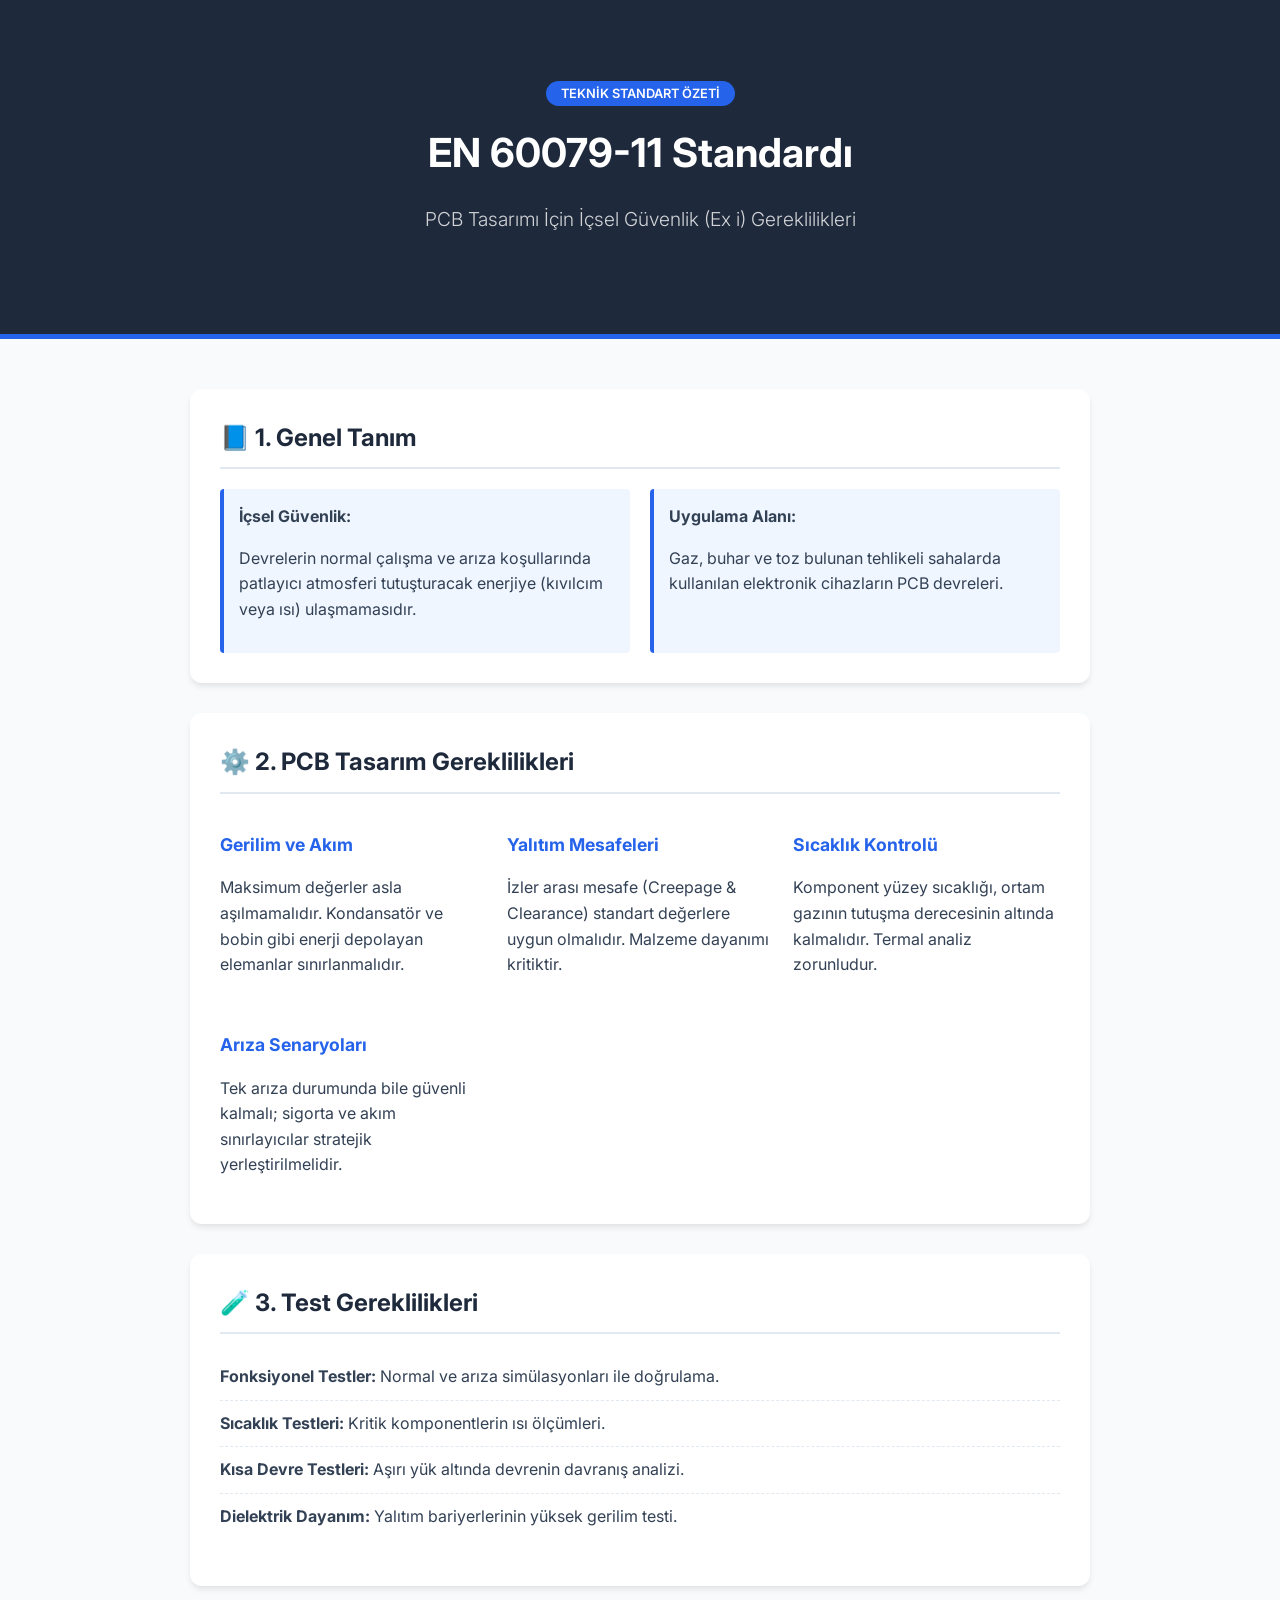
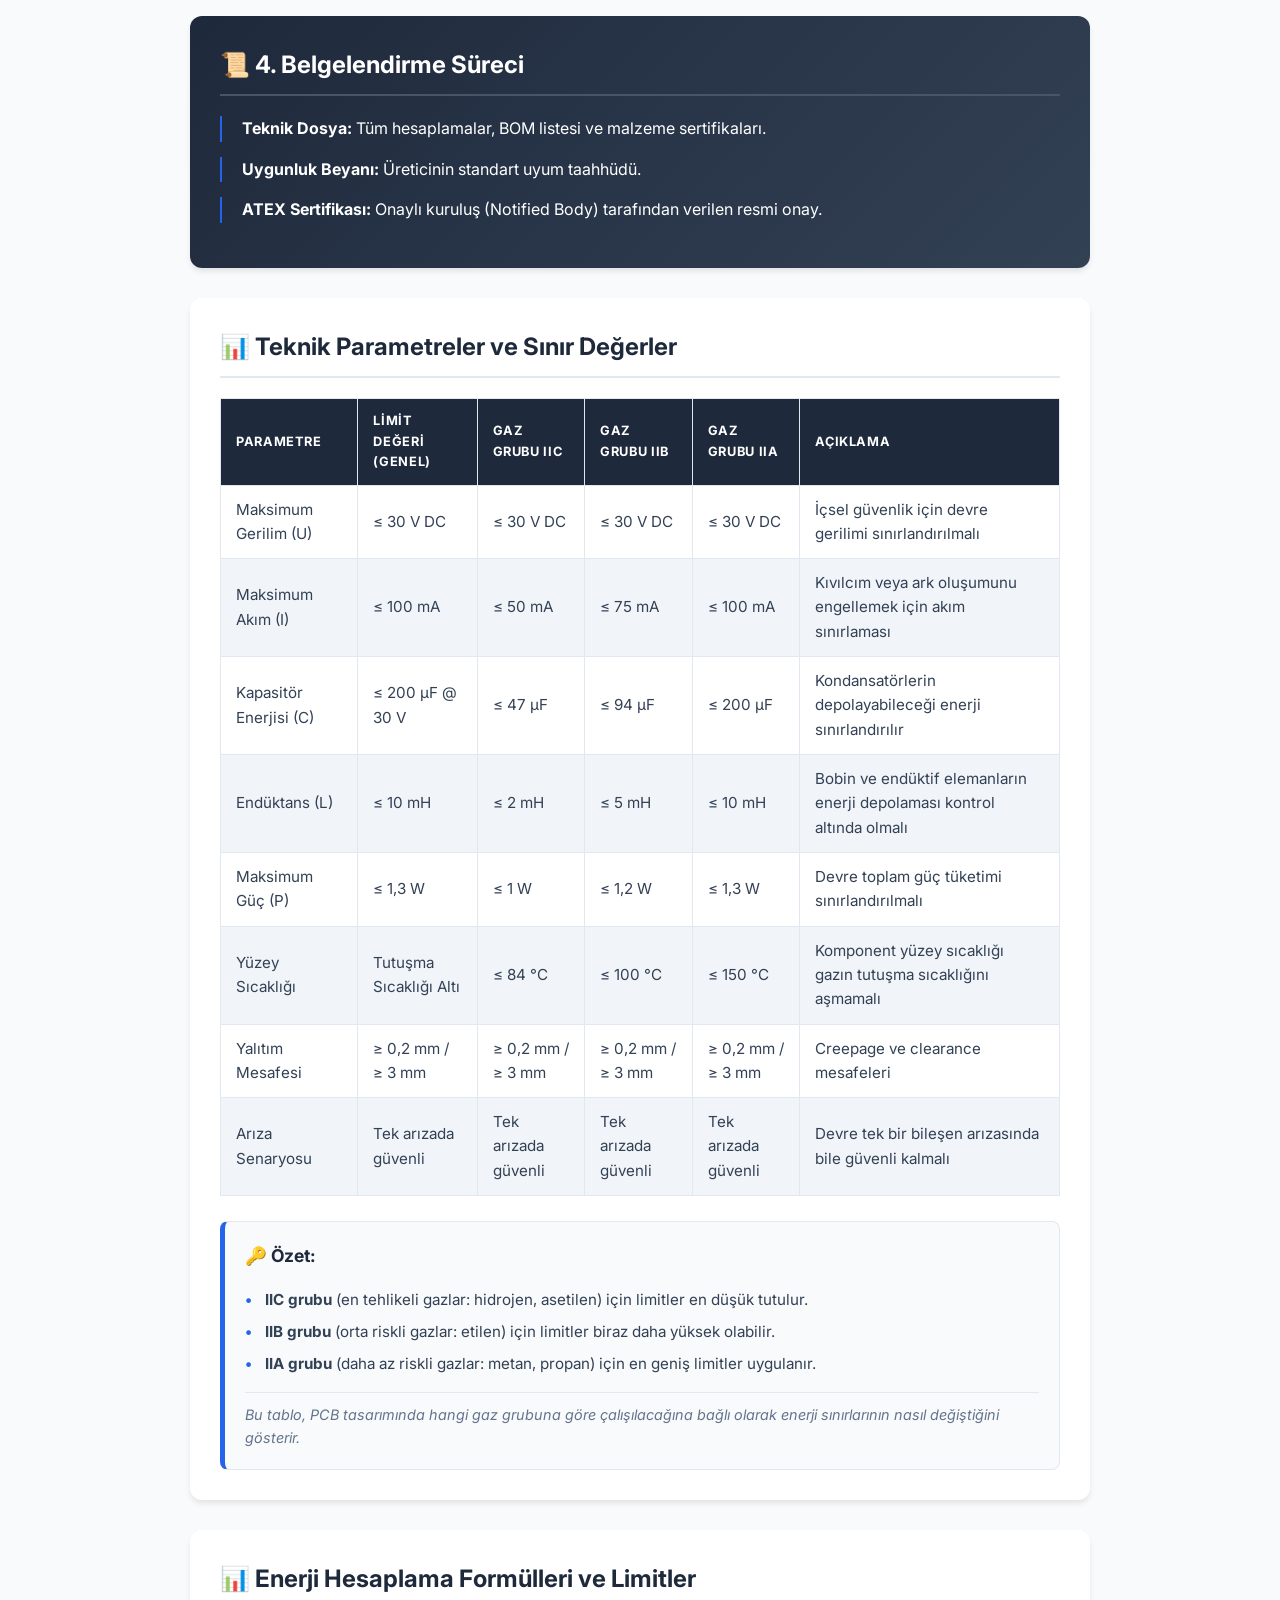
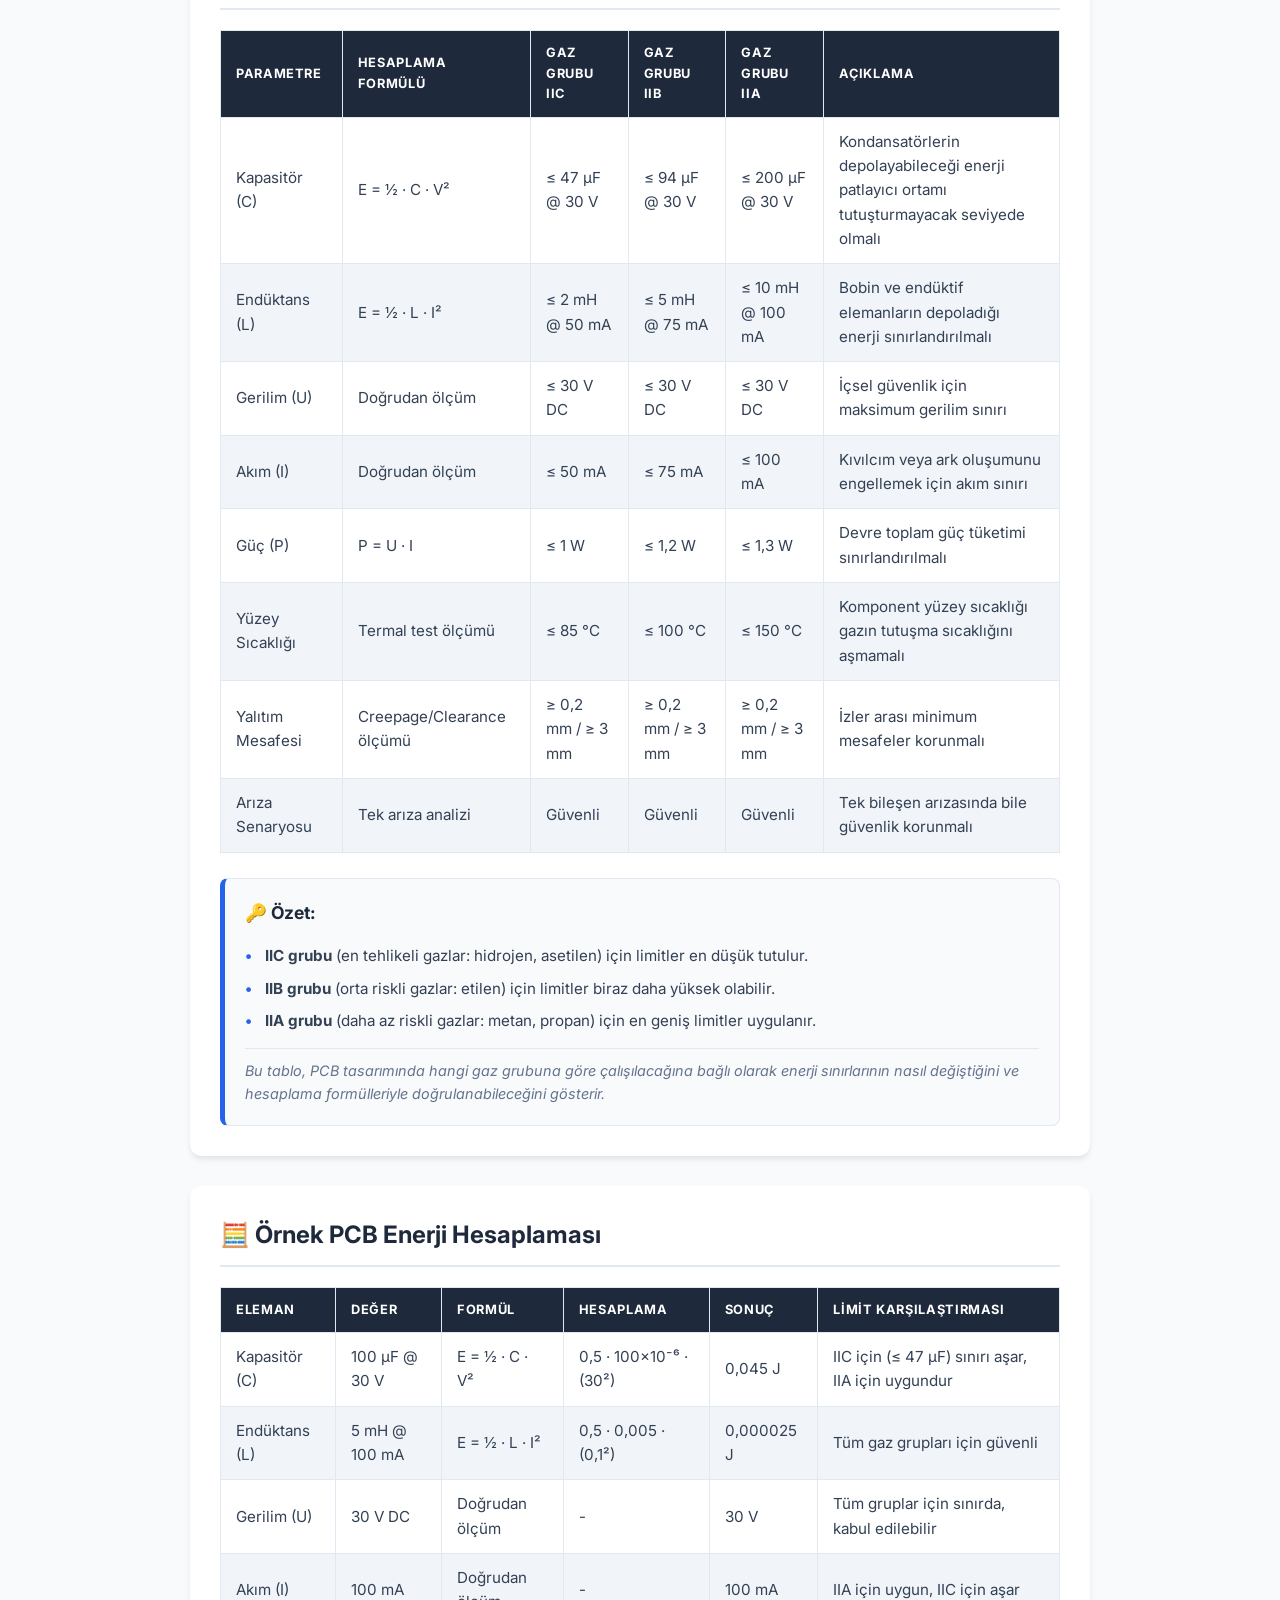
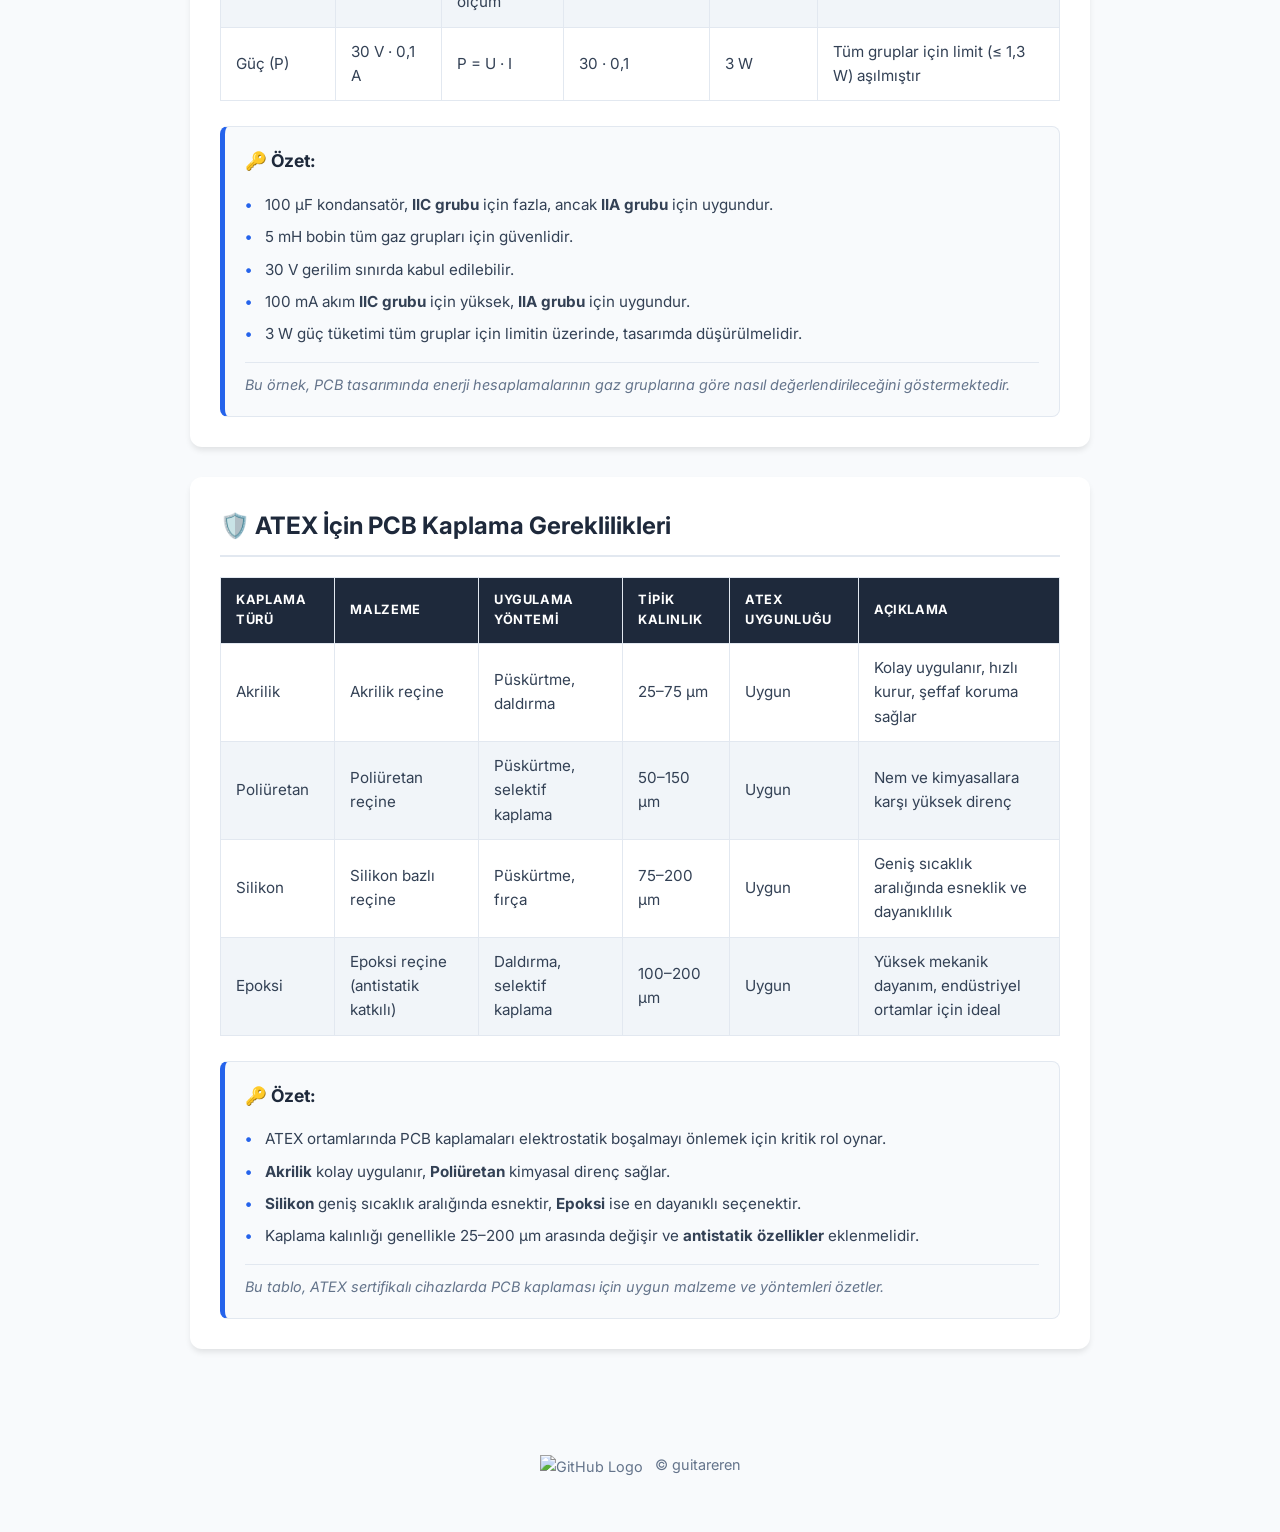
==== commit caca05ac: "Update index.html" ====
--- a/index.html
+++ b/index.html
@@ -420,7 +420,7 @@
                     </li>
                     <li><strong>Silikon</strong> geniş sıcaklık aralığında esnektir, <strong>Epoksi</strong> ise en
                         dayanıklı seçenektir.</li>
-                    <li>Kaplama kalınlığı genellikle 25–200 µm arasında değişir ve antistatik özellikler eklenmelidir.
+                    <li>Kaplama kalınlığı genellikle 25–200 µm arasında değişir ve <strong>antistatik özellikler</strong> eklenmelidir.
                     </li>
                 </ul>
                 <p>Bu tablo, ATEX sertifikalı cihazlarda PCB kaplaması için uygun malzeme ve yöntemleri özetler.</p>
@@ -442,3 +442,4 @@
 </body>
 
 </html>
+
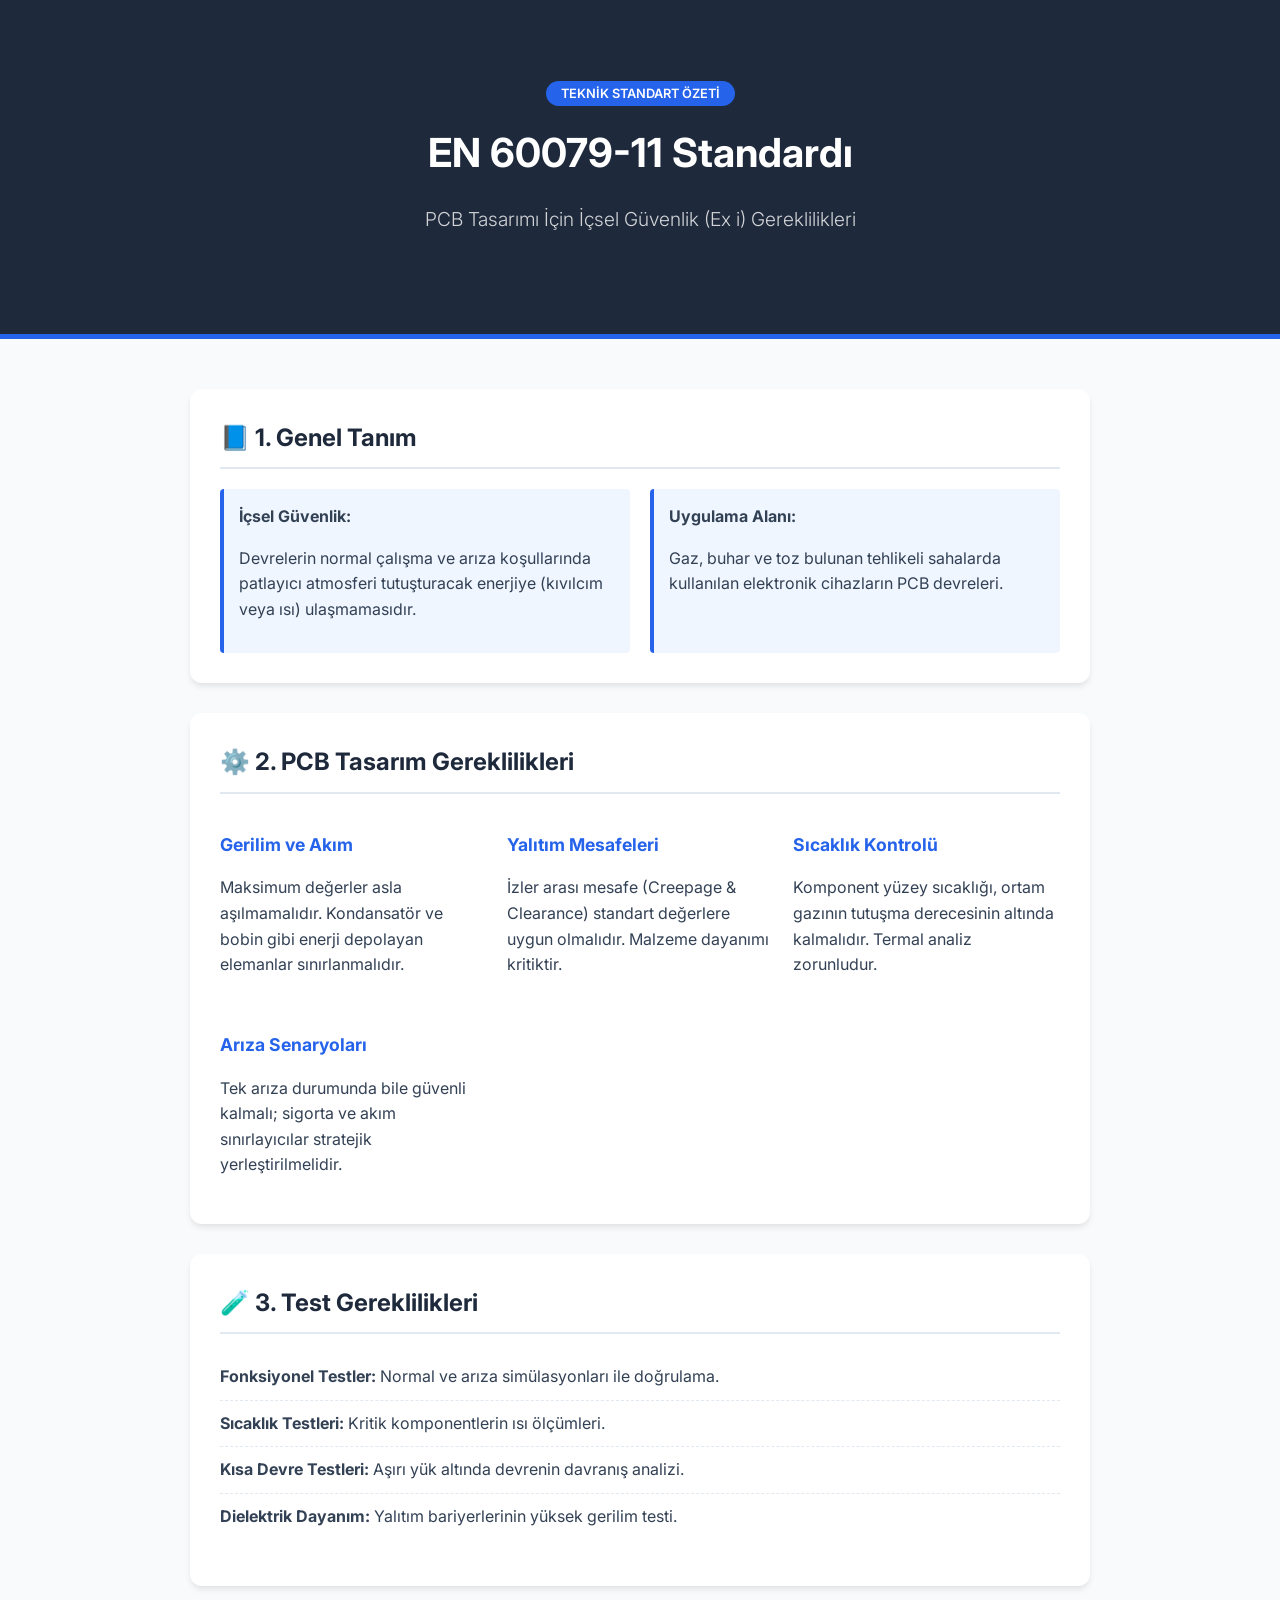
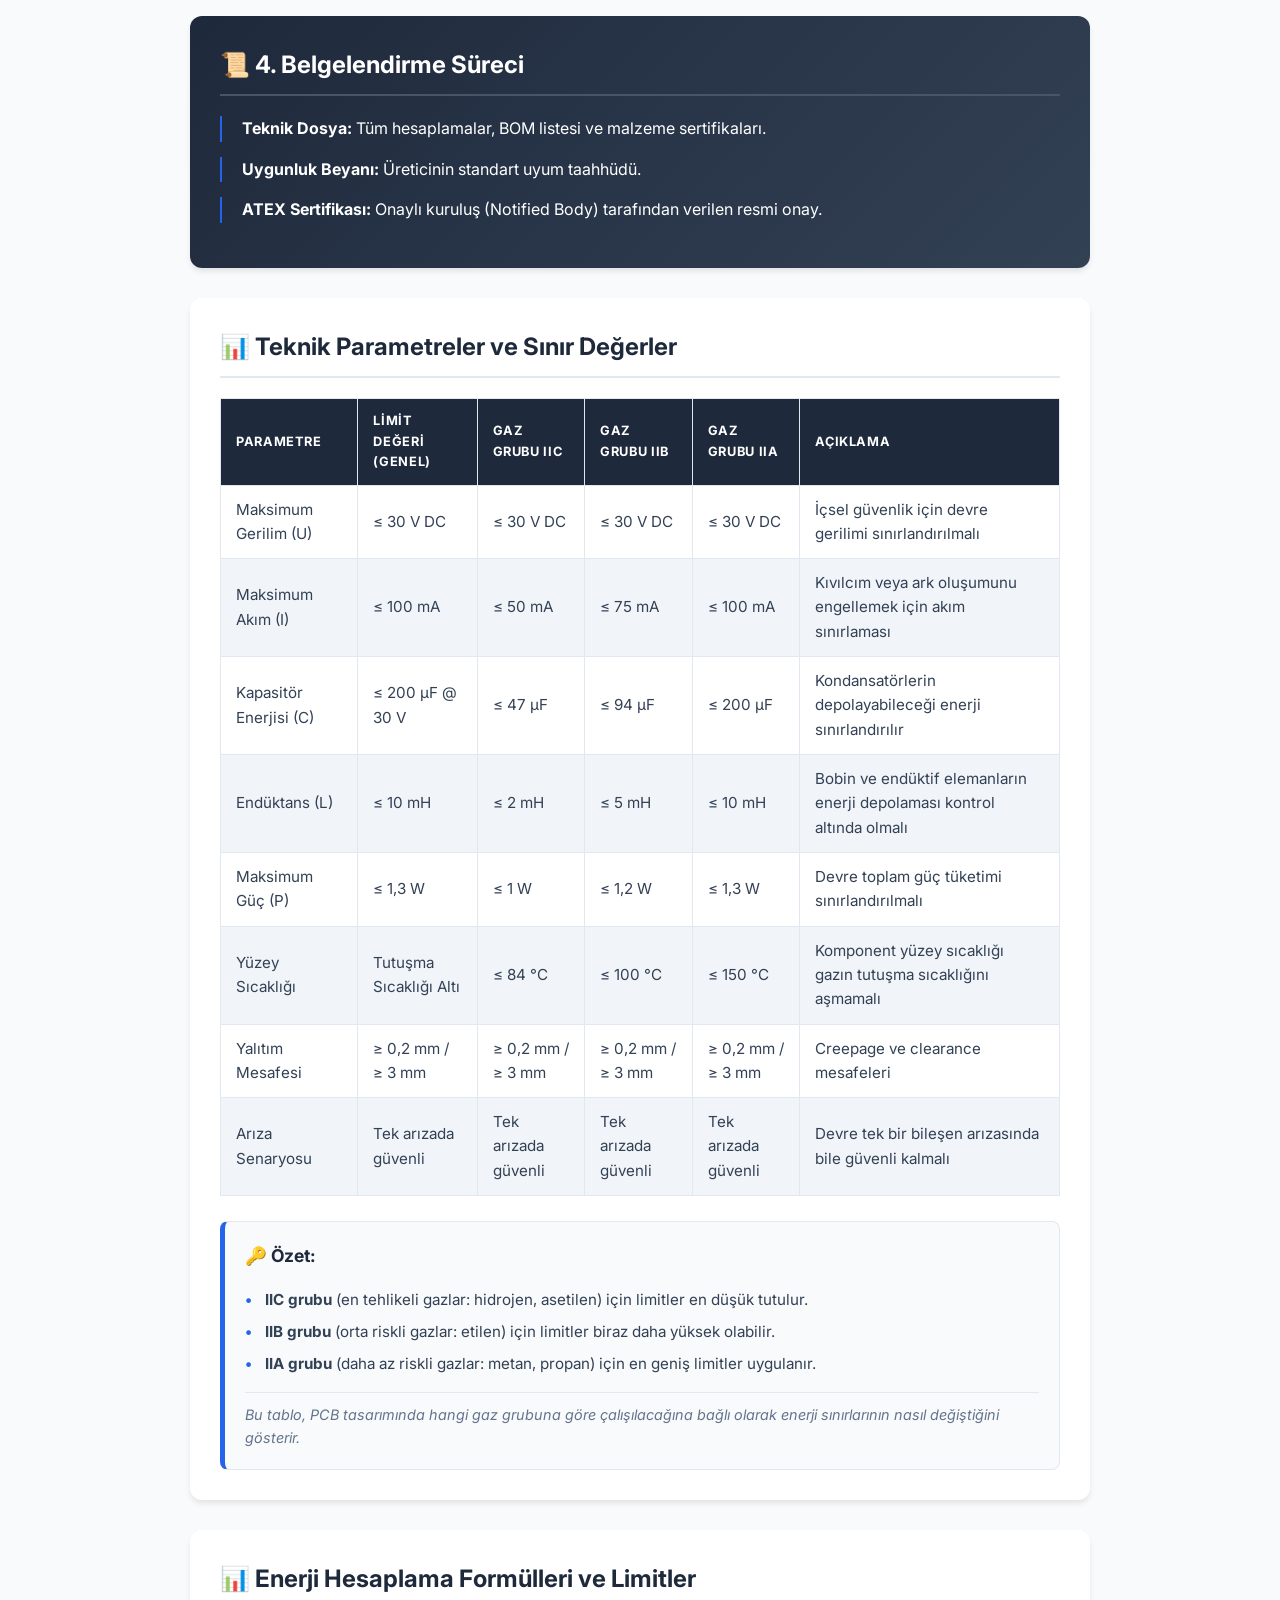
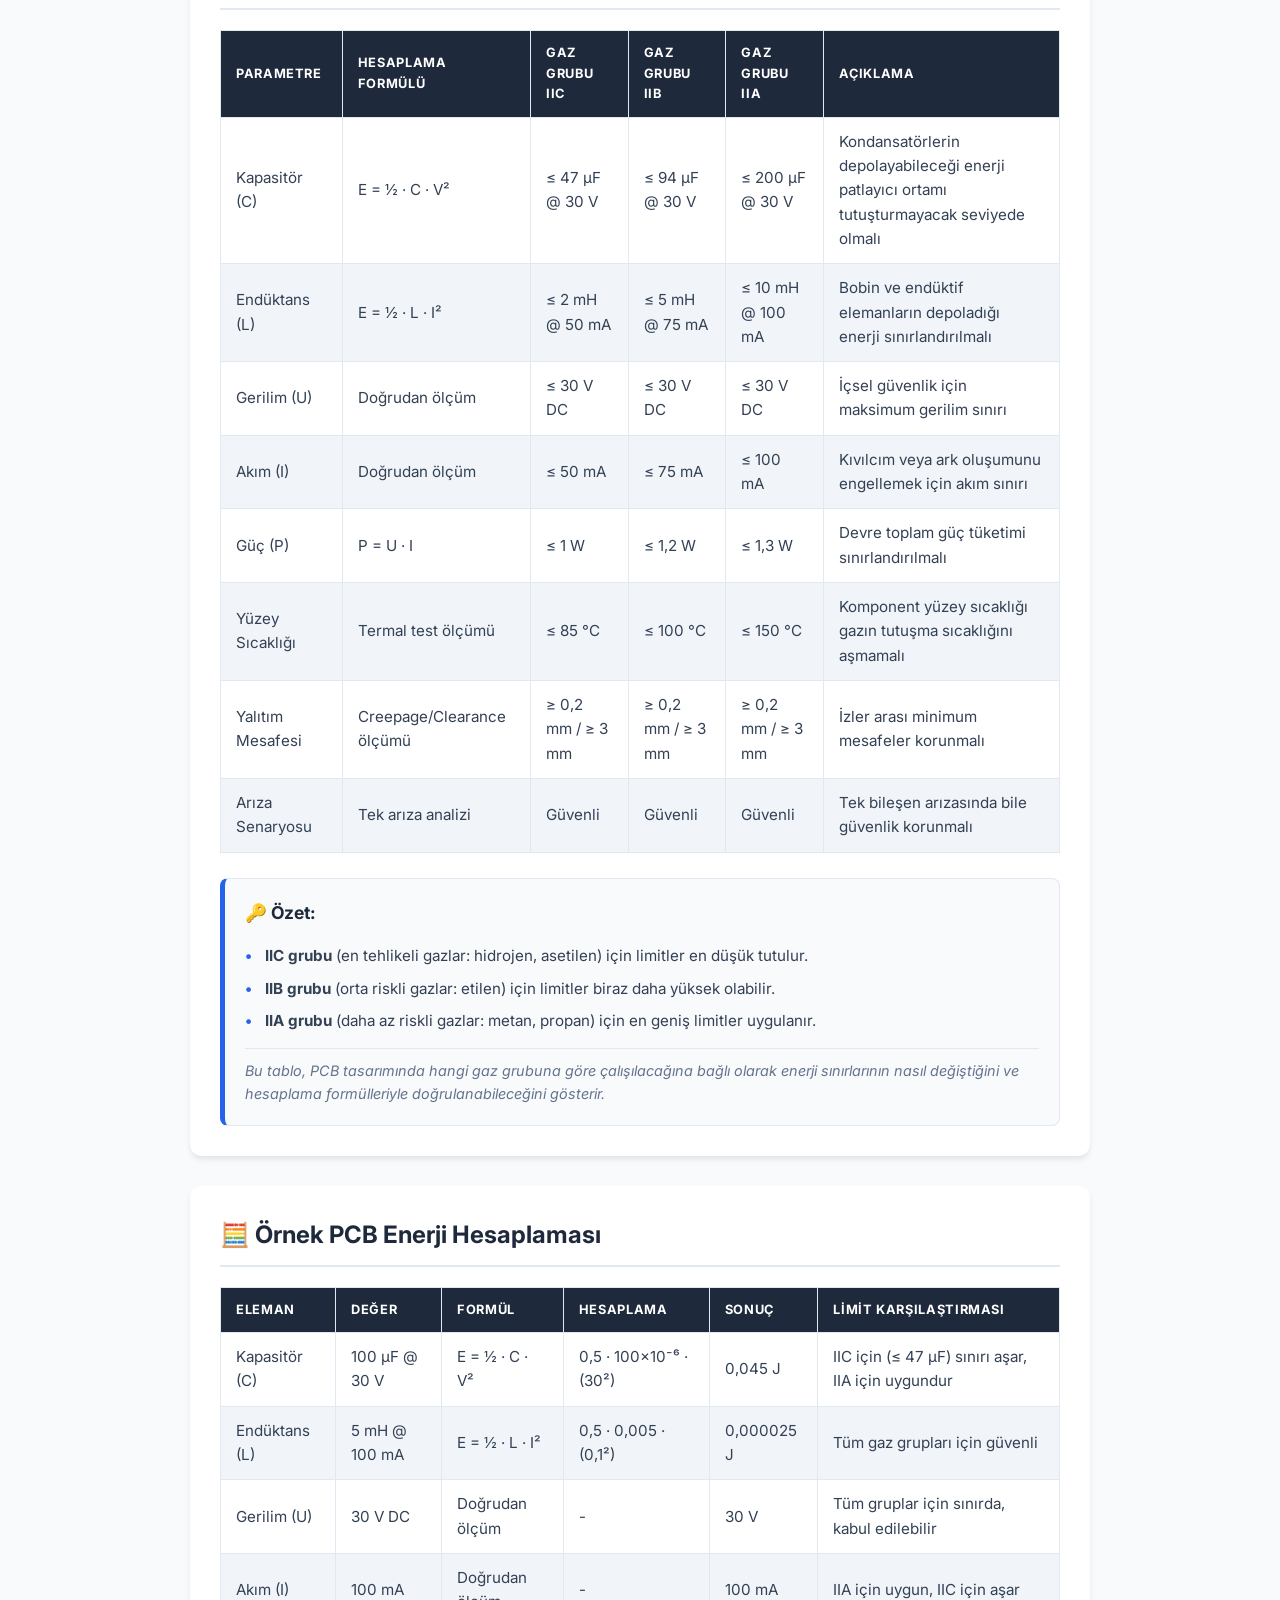
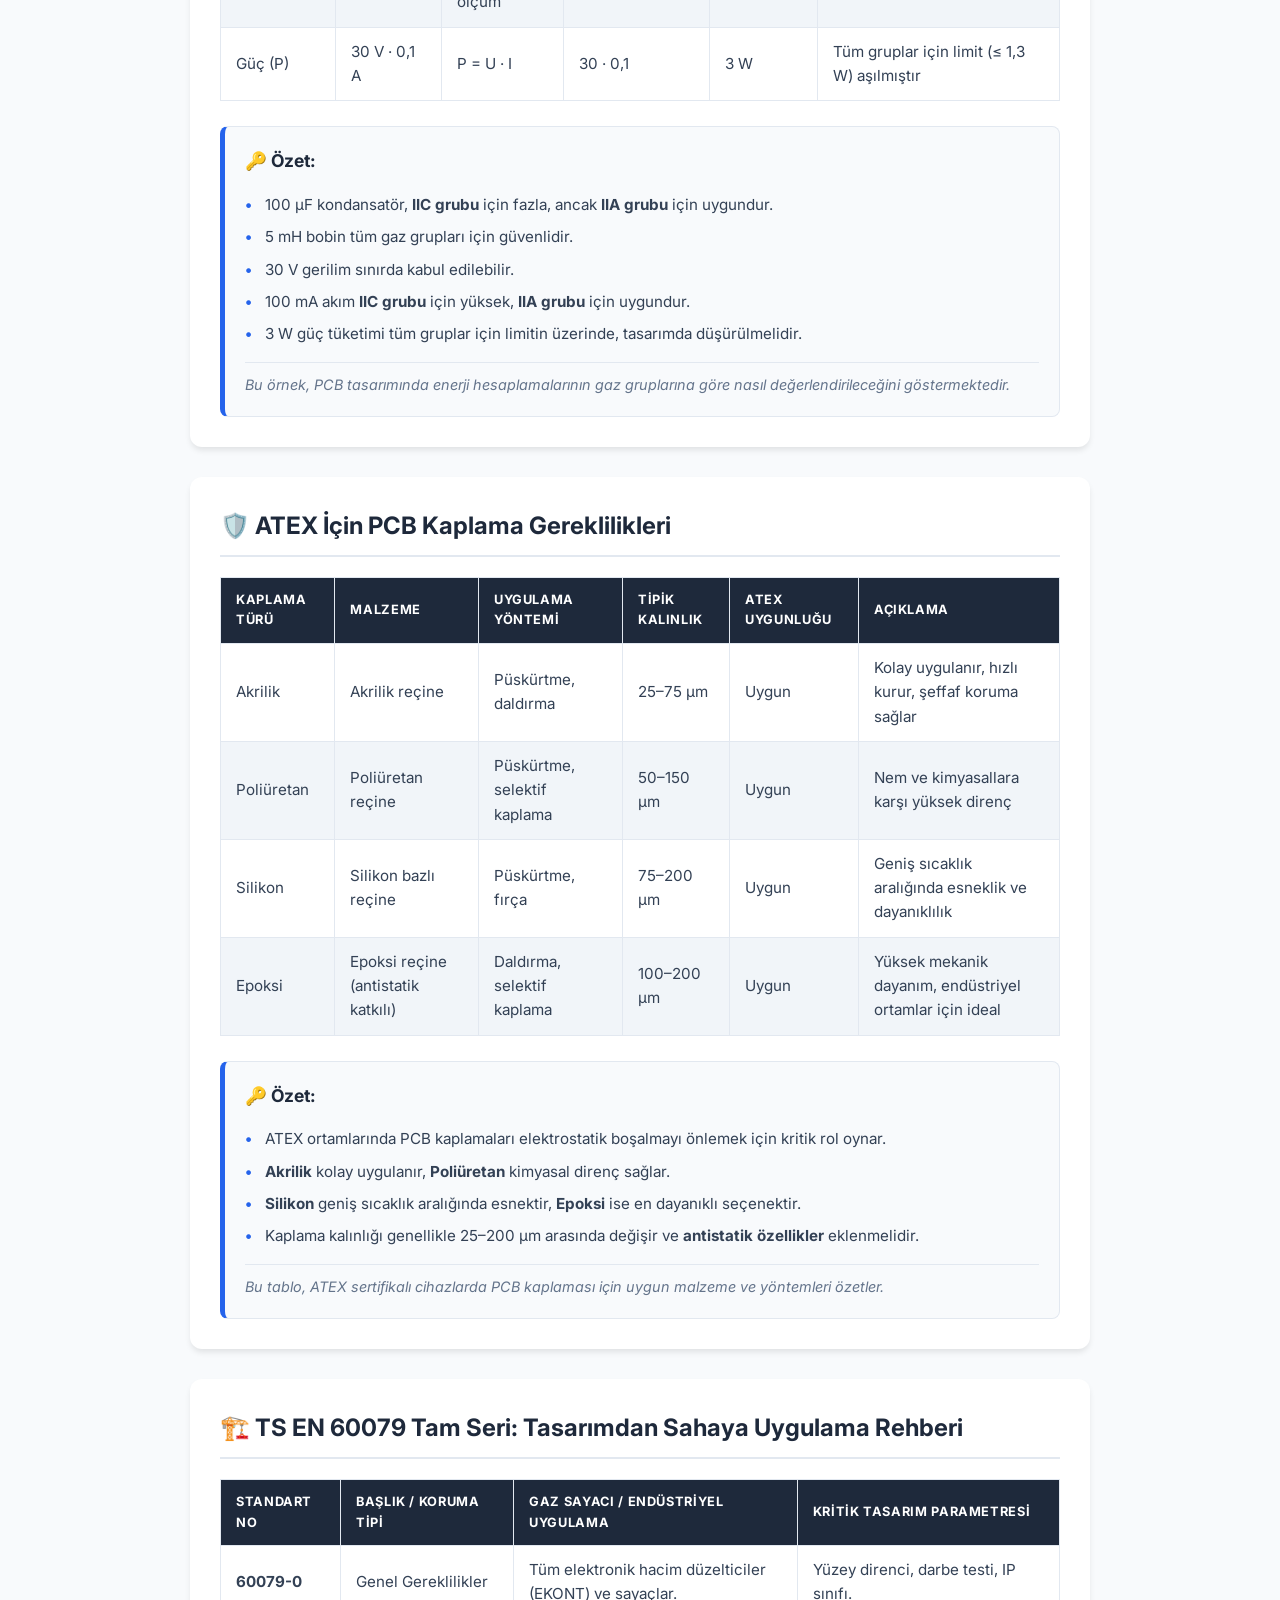
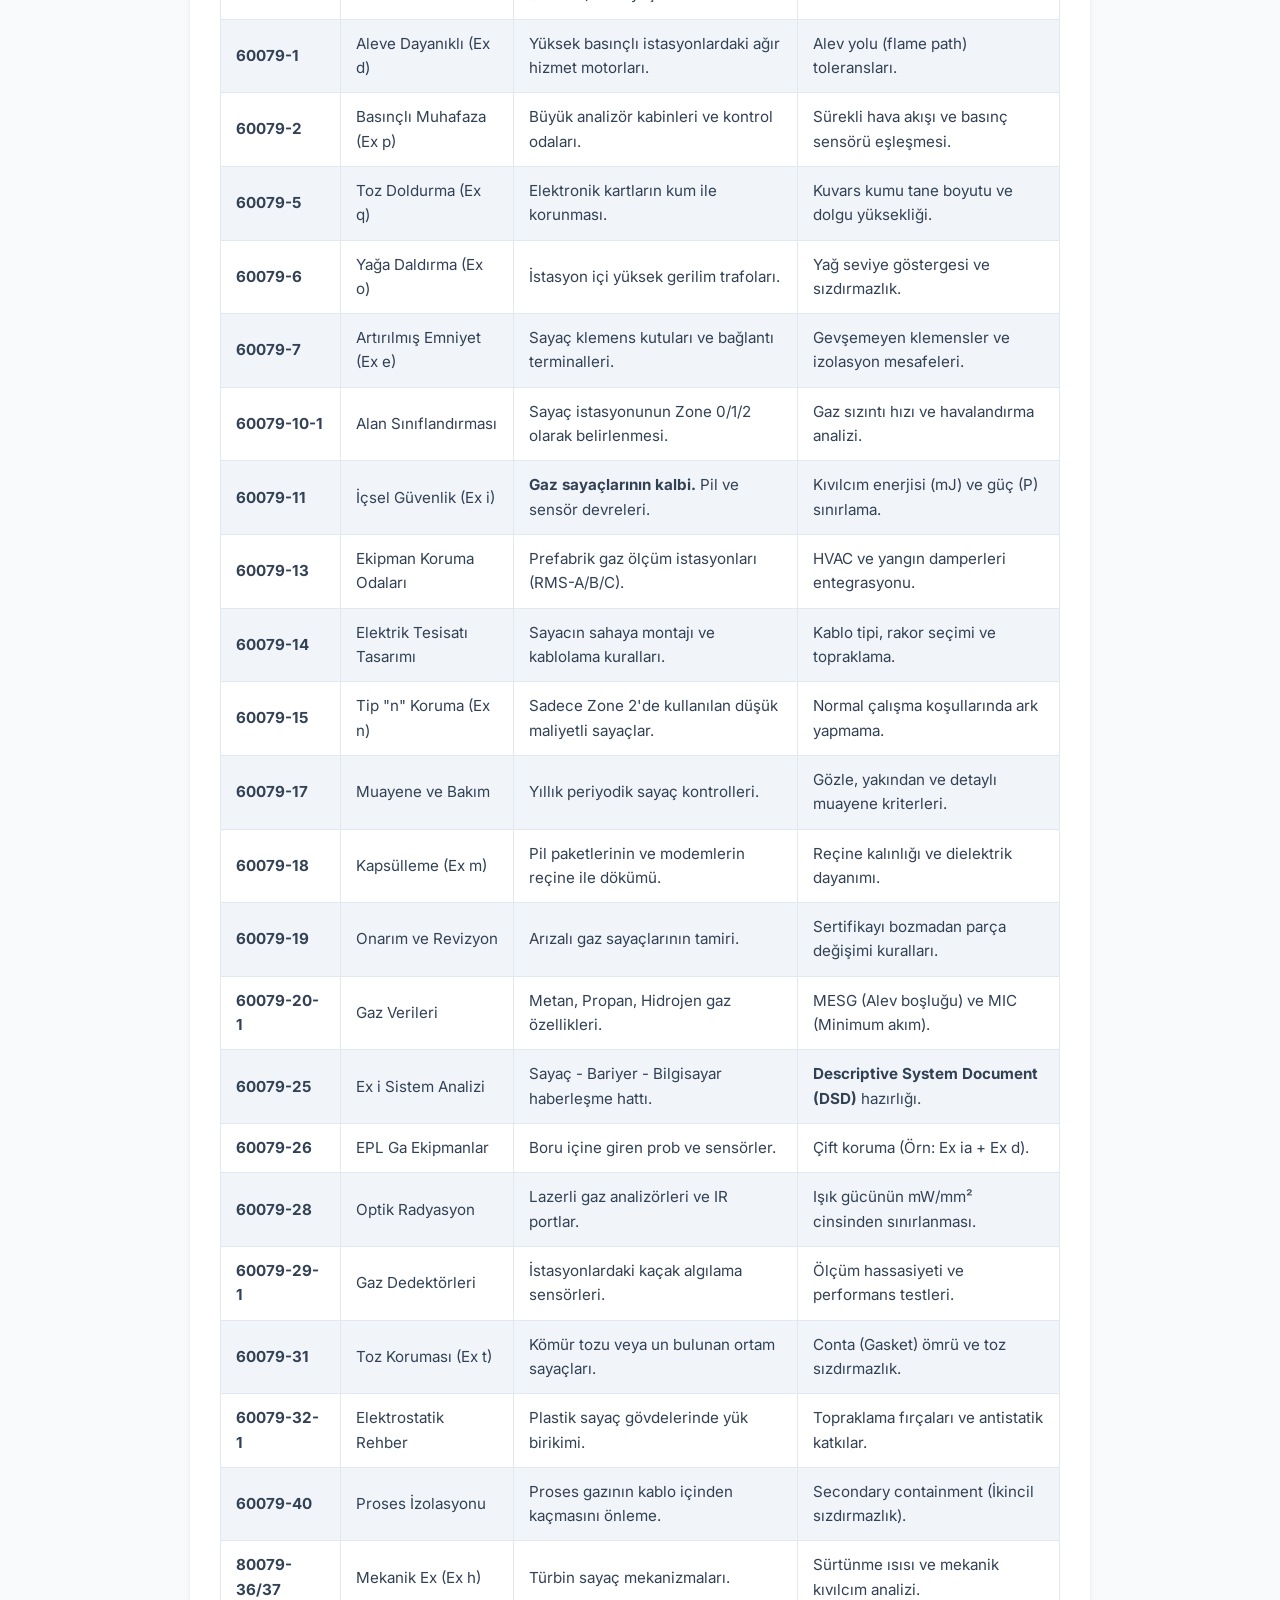
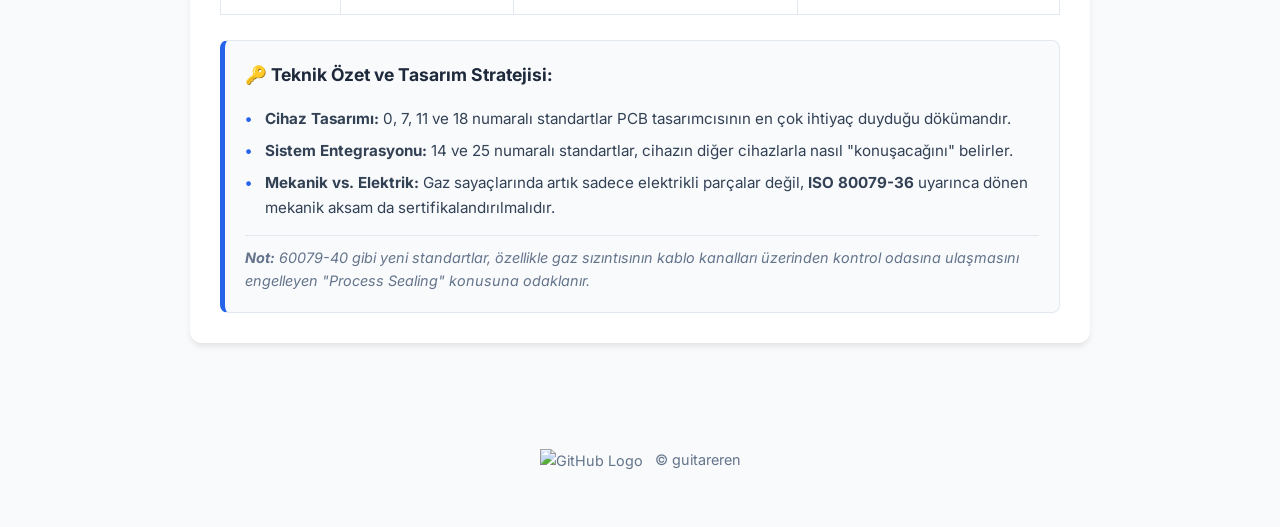
==== commit 1e84143b: "Update index.html" ====
--- a/index.html
+++ b/index.html
@@ -427,6 +427,175 @@
             </div>
         </section>
 
+        <section class="card">
+            <h2><span class="icon">🏗️</span> TS EN 60079 Tam Seri: Tasarımdan Sahaya Uygulama Rehberi</h2>
+            <div class="table-container">
+                <table class="data-table">
+                    <thead>
+                        <tr>
+                            <th>Standart No</th>
+                            <th>Başlık / Koruma Tipi</th>
+                            <th>Gaz Sayacı / Endüstriyel Uygulama</th>
+                            <th>Kritik Tasarım Parametresi</th>
+                        </tr>
+                    </thead>
+                    <tbody>
+                        <tr>
+                            <td><strong>60079-0</strong></td>
+                            <td>Genel Gereklilikler</td>
+                            <td>Tüm elektronik hacim düzelticiler (EKONT) ve sayaçlar.</td>
+                            <td>Yüzey direnci, darbe testi, IP sınıfı.</td>
+                        </tr>
+                        <tr>
+                            <td><strong>60079-1</strong></td>
+                            <td>Aleve Dayanıklı (Ex d)</td>
+                            <td>Yüksek basınçlı istasyonlardaki ağır hizmet motorları.</td>
+                            <td>Alev yolu (flame path) toleransları.</td>
+                        </tr>
+                        <tr>
+                            <td><strong>60079-2</strong></td>
+                            <td>Basınçlı Muhafaza (Ex p)</td>
+                            <td>Büyük analizör kabinleri ve kontrol odaları.</td>
+                            <td>Sürekli hava akışı ve basınç sensörü eşleşmesi.</td>
+                        </tr>
+                        <tr>
+                            <td><strong>60079-5</strong></td>
+                            <td>Toz Doldurma (Ex q)</td>
+                            <td>Elektronik kartların kum ile korunması.</td>
+                            <td>Kuvars kumu tane boyutu ve dolgu yüksekliği.</td>
+                        </tr>
+                        <tr>
+                            <td><strong>60079-6</strong></td>
+                            <td>Yağa Daldırma (Ex o)</td>
+                            <td>İstasyon içi yüksek gerilim trafoları.</td>
+                            <td>Yağ seviye göstergesi ve sızdırmazlık.</td>
+                        </tr>
+                        <tr>
+                            <td><strong>60079-7</strong></td>
+                            <td>Artırılmış Emniyet (Ex e)</td>
+                            <td>Sayaç klemens kutuları ve bağlantı terminalleri.</td>
+                            <td>Gevşemeyen klemensler ve izolasyon mesafeleri.</td>
+                        </tr>
+                        <tr>
+                            <td><strong>60079-10-1</strong></td>
+                            <td>Alan Sınıflandırması</td>
+                            <td>Sayaç istasyonunun Zone 0/1/2 olarak belirlenmesi.</td>
+                            <td>Gaz sızıntı hızı ve havalandırma analizi.</td>
+                        </tr>
+                        <tr>
+                            <td><strong>60079-11</strong></td>
+                            <td>İçsel Güvenlik (Ex i)</td>
+                            <td><strong>Gaz sayaçlarının kalbi.</strong> Pil ve sensör devreleri.</td>
+                            <td>Kıvılcım enerjisi (mJ) ve güç (P) sınırlama.</td>
+                        </tr>
+                        <tr>
+                            <td><strong>60079-13</strong></td>
+                            <td>Ekipman Koruma Odaları</td>
+                            <td>Prefabrik gaz ölçüm istasyonları (RMS-A/B/C).</td>
+                            <td>HVAC ve yangın damperleri entegrasyonu.</td>
+                        </tr>
+                        <tr>
+                            <td><strong>60079-14</strong></td>
+                            <td>Elektrik Tesisatı Tasarımı</td>
+                            <td>Sayacın sahaya montajı ve kablolama kuralları.</td>
+                            <td>Kablo tipi, rakor seçimi ve topraklama.</td>
+                        </tr>
+                        <tr>
+                            <td><strong>60079-15</strong></td>
+                            <td>Tip "n" Koruma (Ex n)</td>
+                            <td>Sadece Zone 2'de kullanılan düşük maliyetli sayaçlar.</td>
+                            <td>Normal çalışma koşullarında ark yapmama.</td>
+                        </tr>
+                        <tr>
+                            <td><strong>60079-17</strong></td>
+                            <td>Muayene ve Bakım</td>
+                            <td>Yıllık periyodik sayaç kontrolleri.</td>
+                            <td>Gözle, yakından ve detaylı muayene kriterleri.</td>
+                        </tr>
+                        <tr>
+                            <td><strong>60079-18</strong></td>
+                            <td>Kapsülleme (Ex m)</td>
+                            <td>Pil paketlerinin ve modemlerin reçine ile dökümü.</td>
+                            <td>Reçine kalınlığı ve dielektrik dayanımı.</td>
+                        </tr>
+                        <tr>
+                            <td><strong>60079-19</strong></td>
+                            <td>Onarım ve Revizyon</td>
+                            <td>Arızalı gaz sayaçlarının tamiri.</td>
+                            <td>Sertifikayı bozmadan parça değişimi kuralları.</td>
+                        </tr>
+                        <tr>
+                            <td><strong>60079-20-1</strong></td>
+                            <td>Gaz Verileri</td>
+                            <td>Metan, Propan, Hidrojen gaz özellikleri.</td>
+                            <td>MESG (Alev boşluğu) ve MIC (Minimum akım).</td>
+                        </tr>
+                        <tr>
+                            <td><strong>60079-25</strong></td>
+                            <td>Ex i Sistem Analizi</td>
+                            <td>Sayaç - Bariyer - Bilgisayar haberleşme hattı.</td>
+                            <td><strong>Descriptive System Document (DSD)</strong> hazırlığı.</td>
+                        </tr>
+                        <tr>
+                            <td><strong>60079-26</strong></td>
+                            <td>EPL Ga Ekipmanlar</td>
+                            <td>Boru içine giren prob ve sensörler.</td>
+                            <td>Çift koruma (Örn: Ex ia + Ex d).</td>
+                        </tr>
+                        <tr>
+                            <td><strong>60079-28</strong></td>
+                            <td>Optik Radyasyon</td>
+                            <td>Lazerli gaz analizörleri ve IR portlar.</td>
+                            <td>Işık gücünün mW/mm² cinsinden sınırlanması.</td>
+                        </tr>
+                        <tr>
+                            <td><strong>60079-29-1</strong></td>
+                            <td>Gaz Dedektörleri</td>
+                            <td>İstasyonlardaki kaçak algılama sensörleri.</td>
+                            <td>Ölçüm hassasiyeti ve performans testleri.</td>
+                        </tr>
+                        <tr>
+                            <td><strong>60079-31</strong></td>
+                            <td>Toz Koruması (Ex t)</td>
+                            <td>Kömür tozu veya un bulunan ortam sayaçları.</td>
+                            <td>Conta (Gasket) ömrü ve toz sızdırmazlık.</td>
+                        </tr>
+                        <tr>
+                            <td><strong>60079-32-1</strong></td>
+                            <td>Elektrostatik Rehber</td>
+                            <td>Plastik sayaç gövdelerinde yük birikimi.</td>
+                            <td>Topraklama fırçaları ve antistatik katkılar.</td>
+                        </tr>
+                        <tr>
+                            <td><strong>60079-40</strong></td>
+                            <td>Proses İzolasyonu</td>
+                            <td>Proses gazının kablo içinden kaçmasını önleme.</td>
+                            <td>Secondary containment (İkincil sızdırmazlık).</td>
+                        </tr>
+                        <tr>
+                            <td><strong>80079-36/37</strong></td>
+                            <td>Mekanik Ex (Ex h)</td>
+                            <td>Türbin sayaç mekanizmaları.</td>
+                            <td>Sürtünme ısısı ve mekanik kıvılcım analizi.</td>
+                        </tr>
+                    </tbody>
+                </table>
+            </div>
+
+            <div class="table-footer-note">
+                <h3>🔑 Teknik Özet ve Tasarım Stratejisi:</h3>
+                <ul>
+                    <li><strong>Cihaz Tasarımı:</strong> 0, 7, 11 ve 18 numaralı standartlar PCB tasarımcısının en çok ihtiyaç duyduğu dökümandır.</li>
+                    <li><strong>Sistem Entegrasyonu:</strong> 14 ve 25 numaralı standartlar, cihazın diğer cihazlarla
+                        nasıl "konuşacağını" belirler.</li>
+                    <li><strong>Mekanik vs. Elektrik:</strong> Gaz sayaçlarında artık sadece elektrikli parçalar değil,
+                        <strong>ISO 80079-36</strong> uyarınca dönen mekanik aksam da sertifikalandırılmalıdır.</li>
+                </ul>
+                <p><strong>Not:</strong> 60079-40 gibi yeni standartlar, özellikle gaz sızıntısının kablo kanalları
+                    üzerinden kontrol odasına ulaşmasını engelleyen "Process Sealing" konusuna odaklanır.</p>
+            </div>
+        </section>
+
     </main>
 
     <footer>
@@ -442,4 +611,3 @@
 </body>
 
 </html>
-
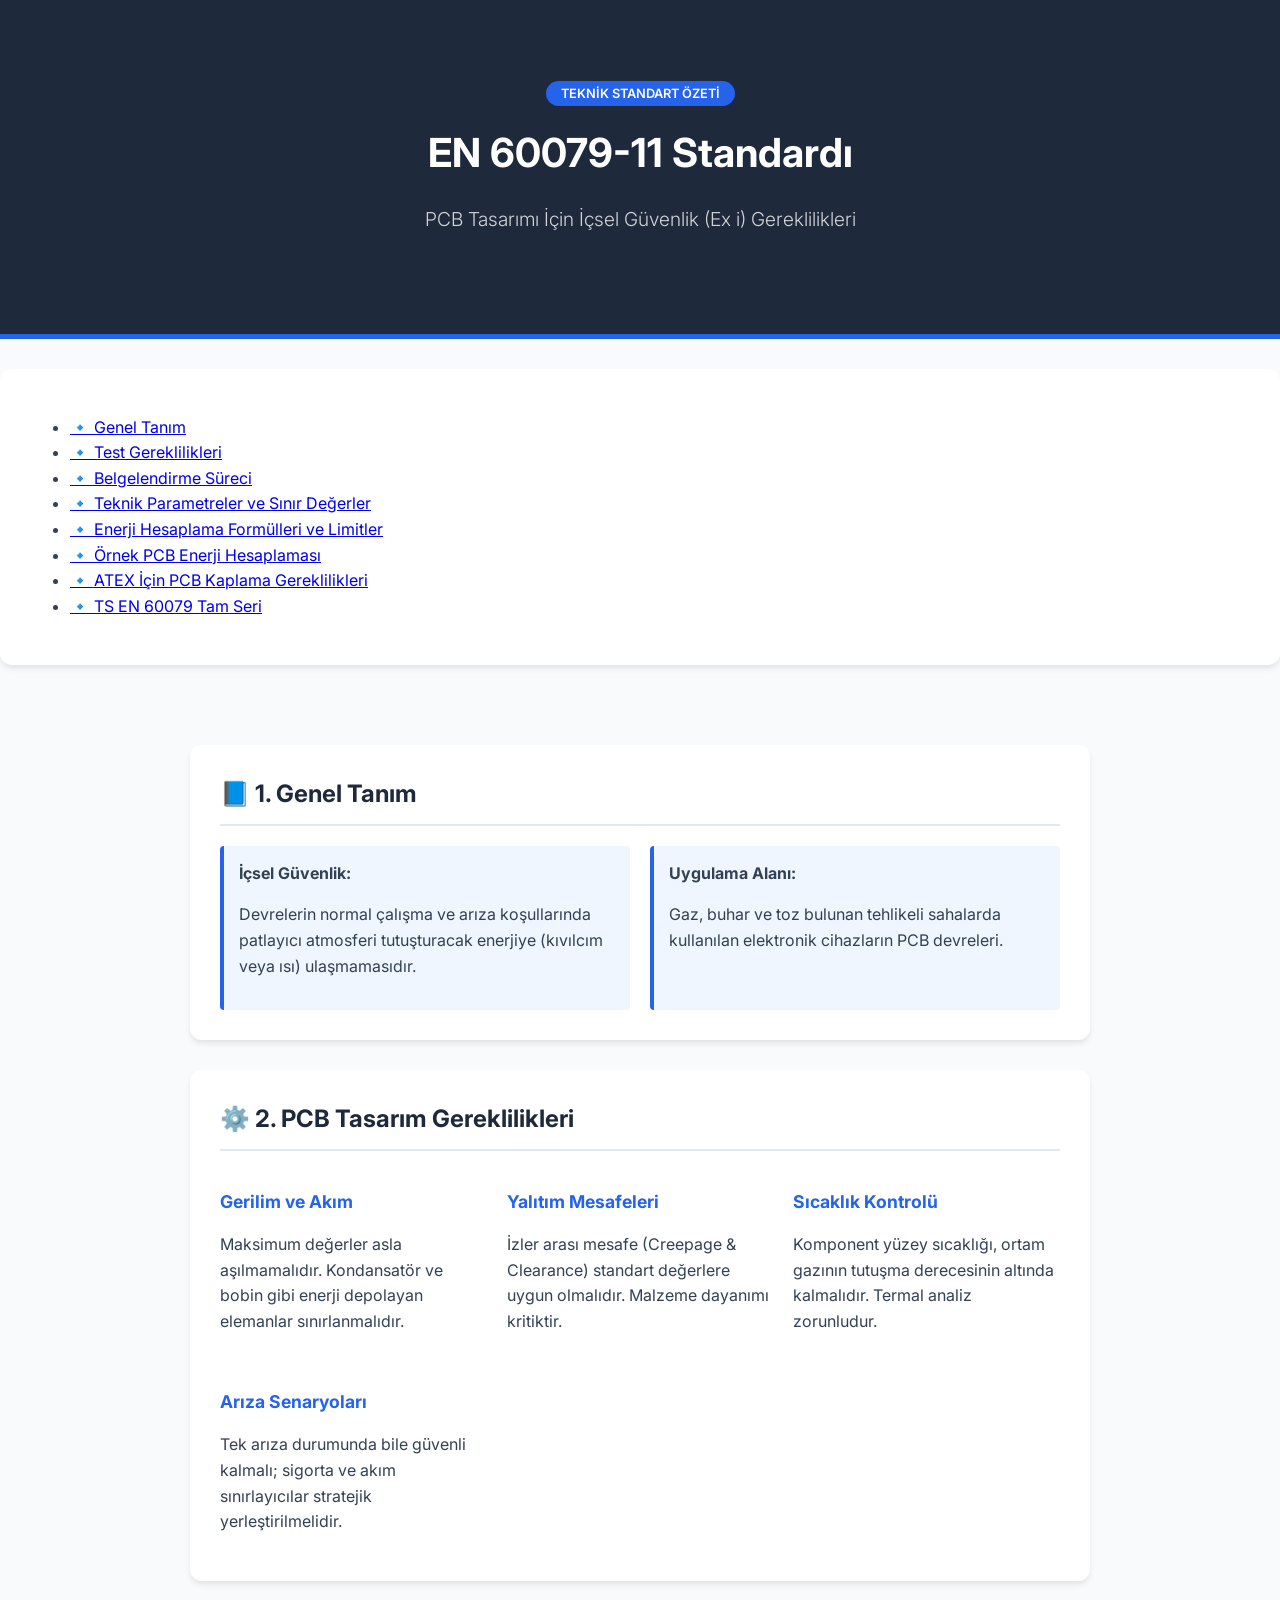
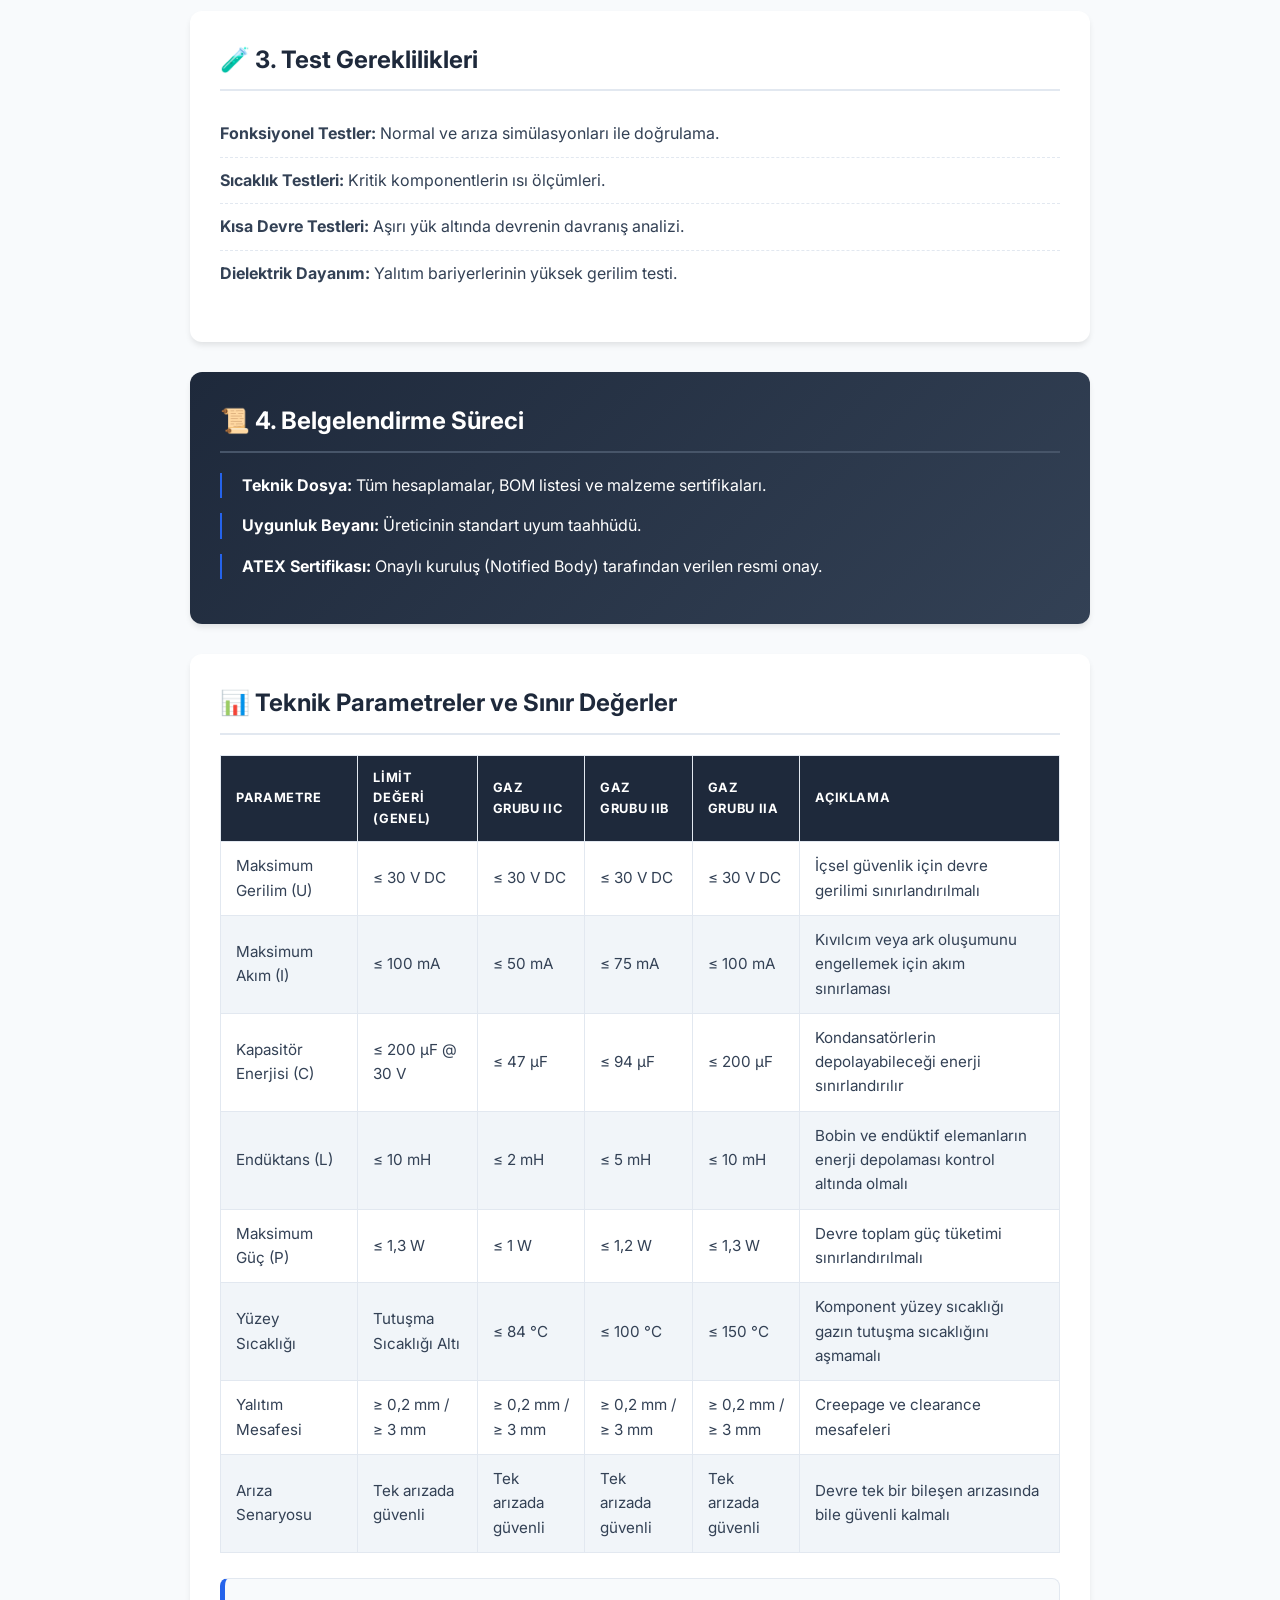
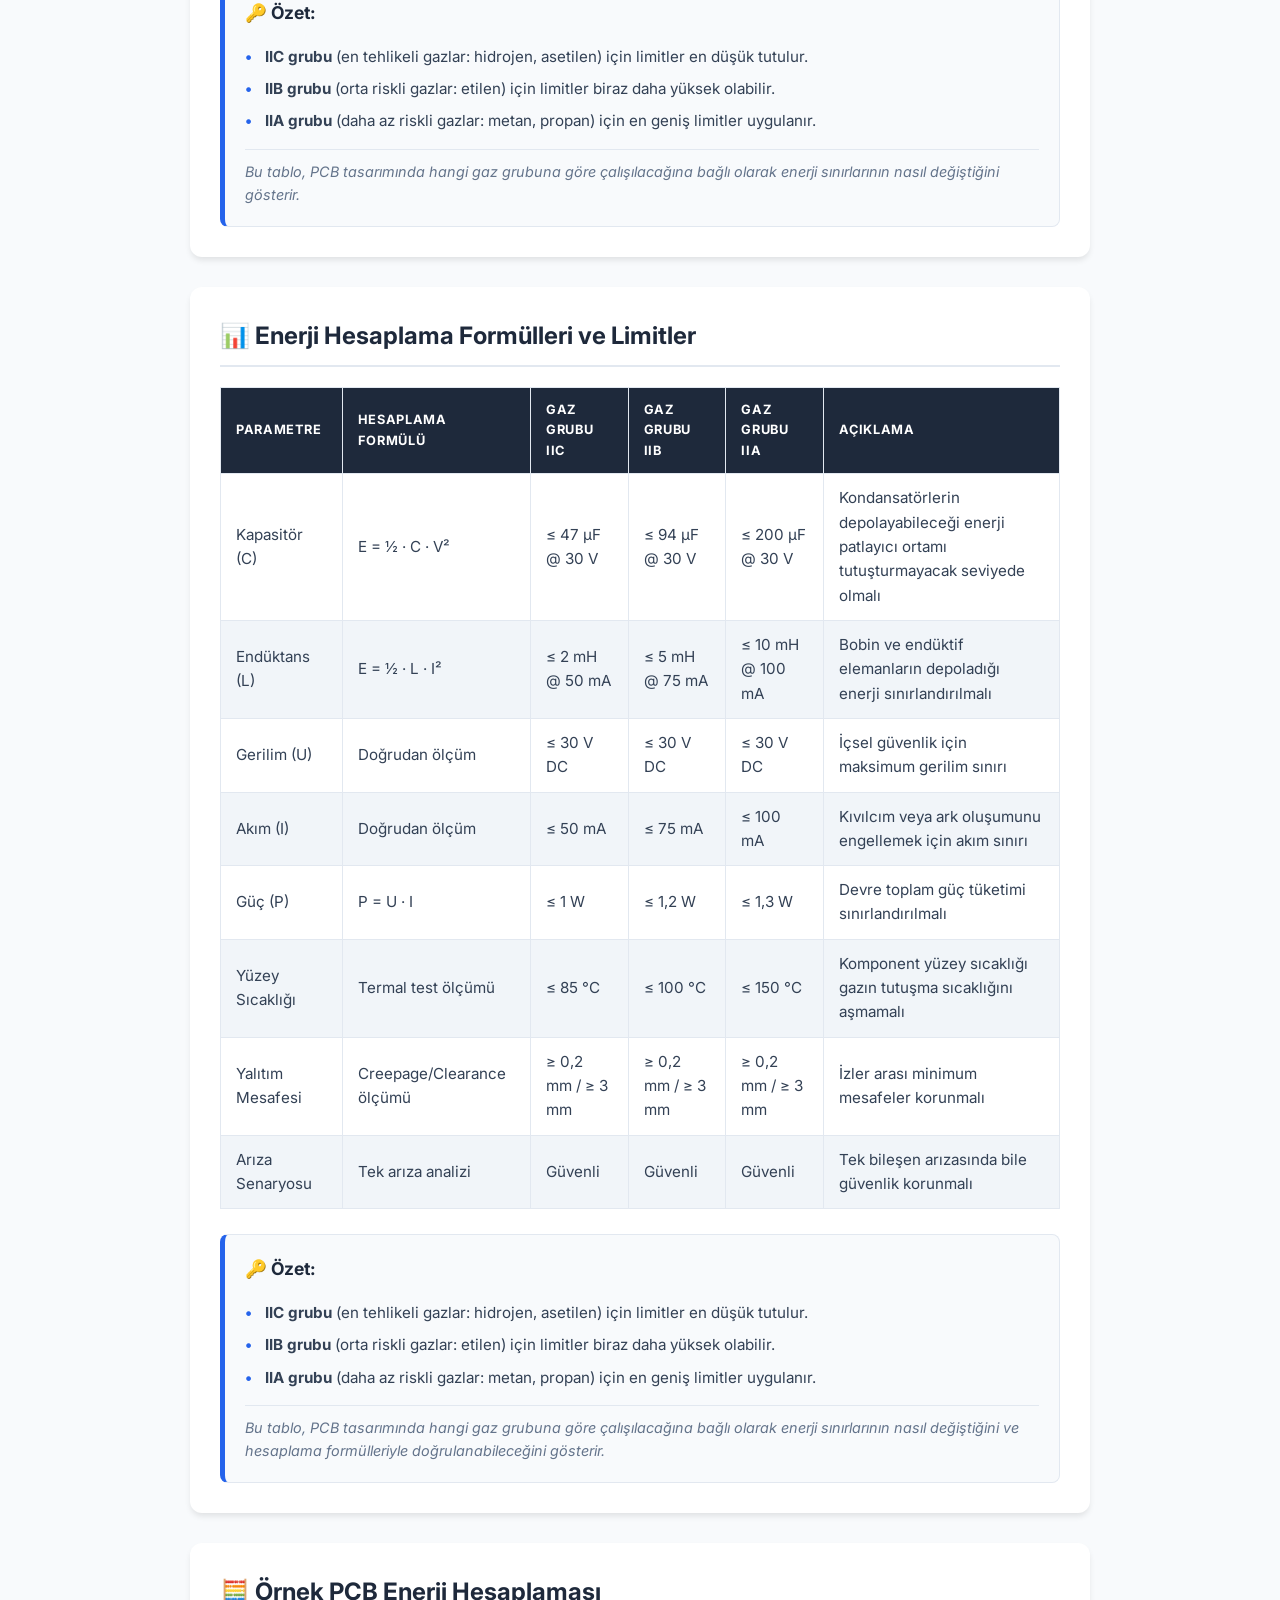
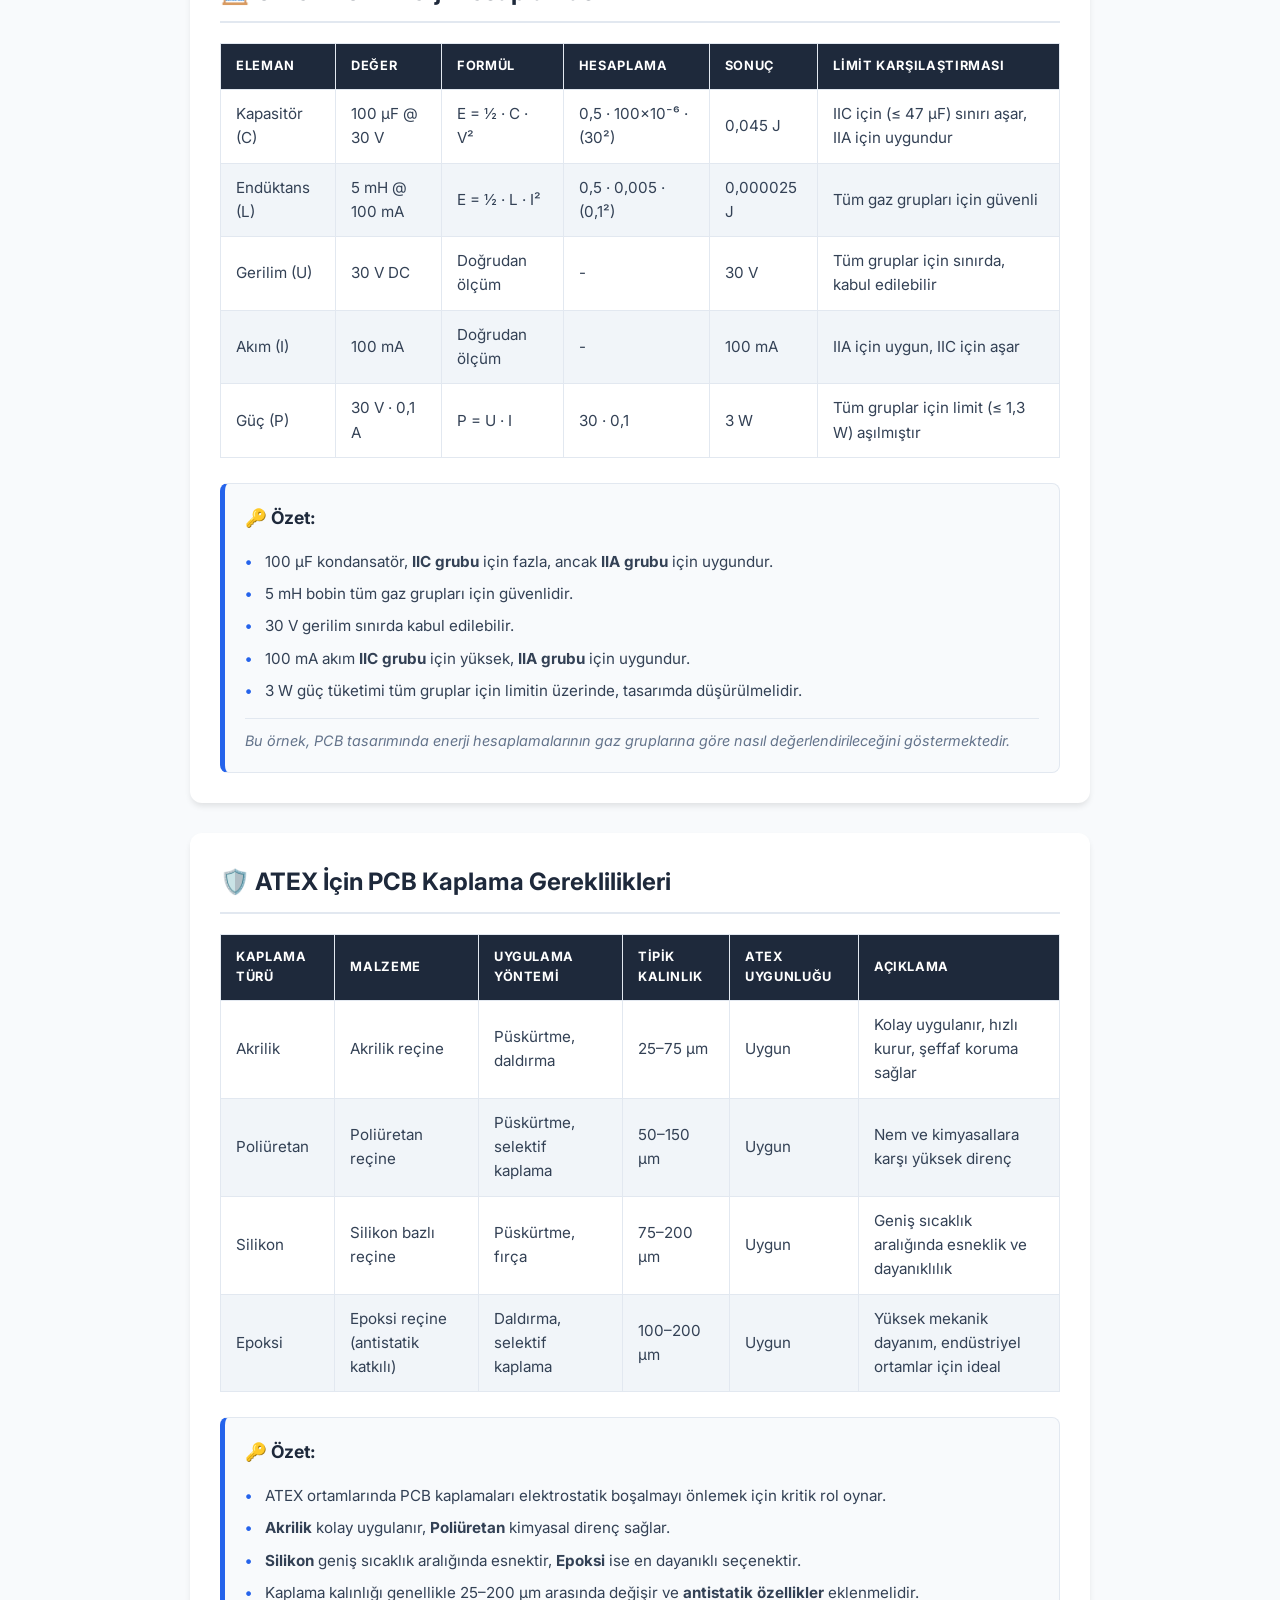
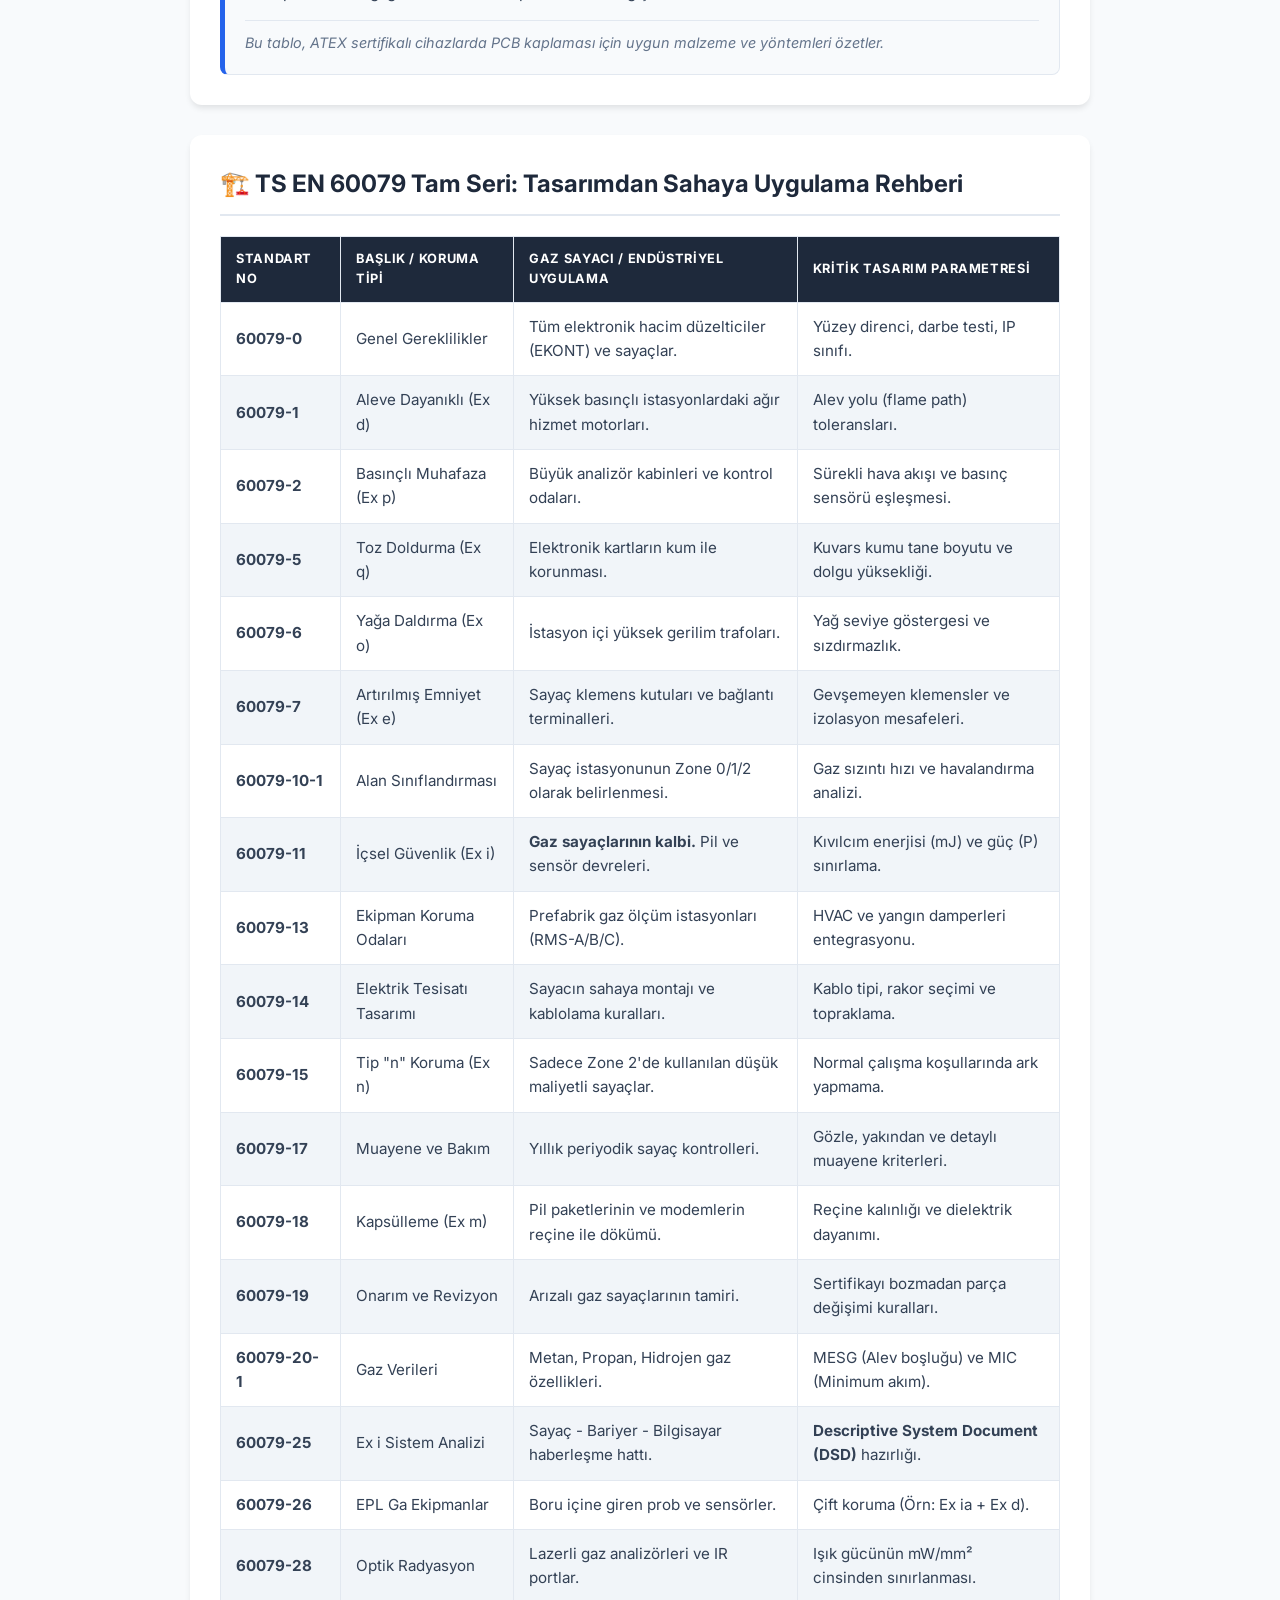
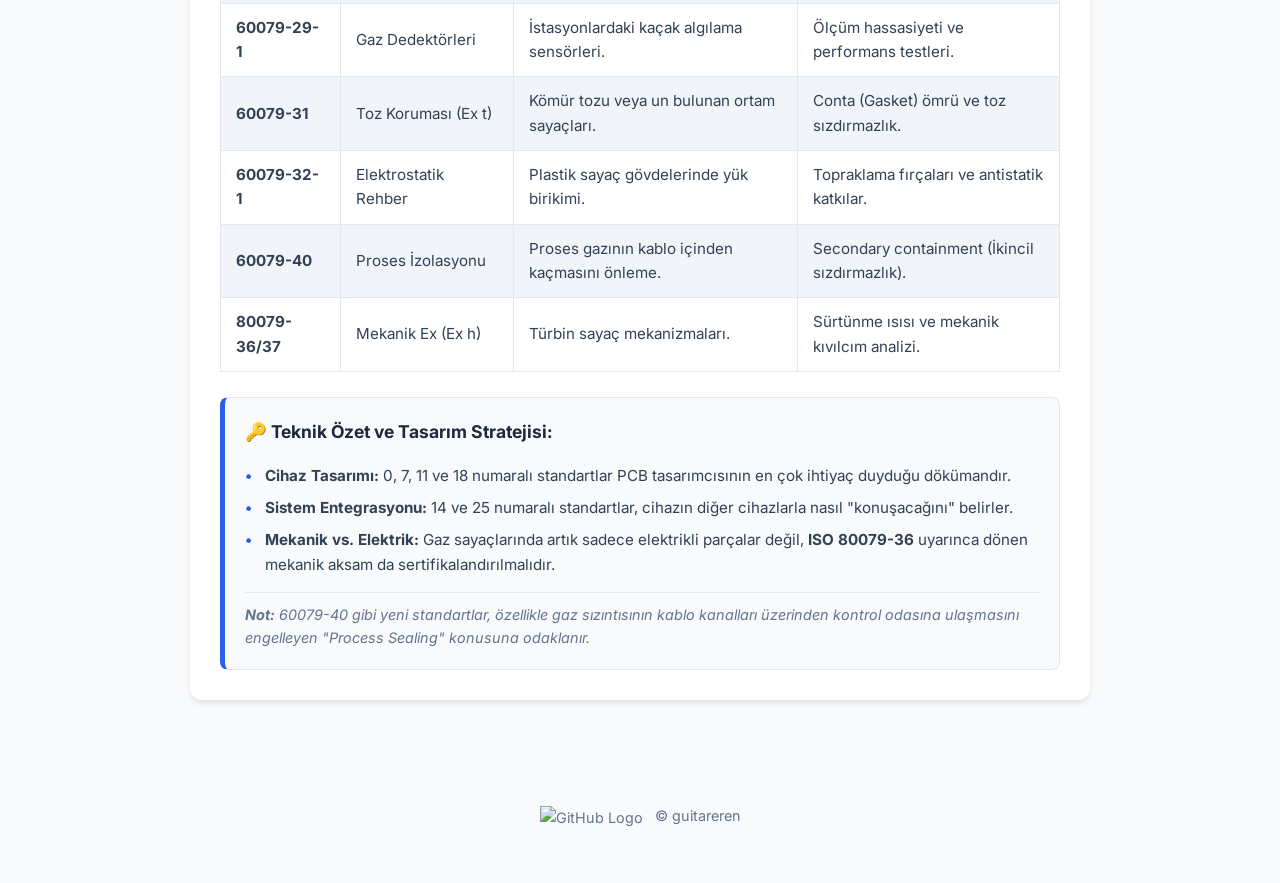
==== commit cce80717: "Update index.html" ====
--- a/index.html
+++ b/index.html
@@ -11,18 +11,38 @@
     <link href="https://fonts.googleapis.com/css2?family=Inter:wght@300;400;600;700&display=swap" rel="stylesheet">
 </head>
 
+
+<header>
+    <div class="container">
+        <span class="badge">Teknik Standart Özeti</span>
+        <h1>EN 60079-11 Standardı</h1>
+        <p class="subtitle">PCB Tasarımı İçin İçsel Güvenlik (Ex i) Gereklilikleri</p>
+    </div>
+</header>
+
+
 <body>
 
-    <header>
-        <div class="container">
-            <span class="badge">Teknik Standart Özeti</span>
-            <h1>EN 60079-11 Standardı</h1>
-            <p class="subtitle">PCB Tasarımı İçin İçsel Güvenlik (Ex i) Gereklilikleri</p>
+    <section class="card">
+        <div class="layout">
+            <!-- Sol tarafta sabit menü -->
+            <nav class="sidebar">
+                <ul>
+                    <li><a href="#section1">🔹 Genel Tanım</a></li>
+                    <li><a href="#section2">🔹 Test Gereklilikleri</a></li>
+                    <li><a href="#section3">🔹 Belgelendirme Süreci</a></li>
+                    <li><a href="#section4">🔹 Teknik Parametreler ve Sınır Değerler</a></li>
+                    <li><a href="#section5">🔹 Enerji Hesaplama Formülleri ve Limitler</a></li>
+                    <li><a href="#section6">🔹 Örnek PCB Enerji Hesaplaması</a></li>
+                    <li><a href="#section7">🔹 ATEX İçin PCB Kaplama Gereklilikleri</a></li>
+                    <li><a href="#section8">🔹 TS EN 60079 Tam Seri</a></li>
+                </ul>
+            </nav>
         </div>
-    </header>
+    </section>
 
     <main class="container">
-        <section class="card">
+        <section class="card" id="section1">
             <h2><span class="icon">📘</span> 1. Genel Tanım</h2>
             <div class="grid">
                 <div class="info-box">
@@ -66,7 +86,7 @@
             </div>
         </section>
 
-        <section class="card">
+        <section class="card" id="section2">
             <h2><span class="icon">🧪</span> 3. Test Gereklilikleri</h2>
             <ul class="test-list">
                 <li><strong>Fonksiyonel Testler:</strong> Normal ve arıza simülasyonları ile doğrulama.</li>
@@ -76,7 +96,7 @@
             </ul>
         </section>
 
-        <section class="card highlight">
+        <section class="card highlight" id="section3">
             <h2><span class="icon">📜</span> 4. Belgelendirme Süreci</h2>
             <div class="step">
                 <strong>Teknik Dosya:</strong> Tüm hesaplamalar, BOM listesi ve malzeme sertifikaları.
@@ -89,7 +109,7 @@
             </div>
         </section>
 
-        <section class="card">
+        <section class="card" id="section4">
             <h2><span class="icon">📊</span> Teknik Parametreler ve Sınır Değerler</h2>
             <div class="table-container">
                 <table class="data-table">
@@ -187,7 +207,7 @@
             </div>
         </section>
 
-        <section class="card">
+        <section class="card" id="section5">
             <h2><span class="icon">📊</span> Enerji Hesaplama Formülleri ve Limitler</h2>
             <div class="table-container">
                 <table class="data-table">
@@ -286,7 +306,7 @@
             </div>
         </section>
 
-        <section class="card">
+        <section class="card" id="section6">
             <h2><span class="icon">🧮</span> Örnek PCB Enerji Hesaplaması</h2>
             <div class="table-container">
                 <table class="data-table">
@@ -361,7 +381,7 @@
             </div>
         </section>
 
-        <section class="card">
+        <section class="card" id="section7">
             <h2><span class="icon">🛡️</span> ATEX İçin PCB Kaplama Gereklilikleri</h2>
             <div class="table-container">
                 <table class="data-table">
@@ -420,14 +440,15 @@
                     </li>
                     <li><strong>Silikon</strong> geniş sıcaklık aralığında esnektir, <strong>Epoksi</strong> ise en
                         dayanıklı seçenektir.</li>
-                    <li>Kaplama kalınlığı genellikle 25–200 µm arasında değişir ve <strong>antistatik özellikler</strong> eklenmelidir.
+                    <li>Kaplama kalınlığı genellikle 25–200 µm arasında değişir ve <strong>antistatik
+                            özellikler</strong> eklenmelidir.
                     </li>
                 </ul>
                 <p>Bu tablo, ATEX sertifikalı cihazlarda PCB kaplaması için uygun malzeme ve yöntemleri özetler.</p>
             </div>
         </section>
 
-        <section class="card">
+        <section class="card" id="section8">
             <h2><span class="icon">🏗️</span> TS EN 60079 Tam Seri: Tasarımdan Sahaya Uygulama Rehberi</h2>
             <div class="table-container">
                 <table class="data-table">
@@ -585,11 +606,13 @@
             <div class="table-footer-note">
                 <h3>🔑 Teknik Özet ve Tasarım Stratejisi:</h3>
                 <ul>
-                    <li><strong>Cihaz Tasarımı:</strong> 0, 7, 11 ve 18 numaralı standartlar PCB tasarımcısının en çok ihtiyaç duyduğu dökümandır.</li>
+                    <li><strong>Cihaz Tasarımı:</strong> 0, 7, 11 ve 18 numaralı standartlar PCB tasarımcısının en çok
+                        ihtiyaç duyduğu dökümandır.</li>
                     <li><strong>Sistem Entegrasyonu:</strong> 14 ve 25 numaralı standartlar, cihazın diğer cihazlarla
                         nasıl "konuşacağını" belirler.</li>
                     <li><strong>Mekanik vs. Elektrik:</strong> Gaz sayaçlarında artık sadece elektrikli parçalar değil,
-                        <strong>ISO 80079-36</strong> uyarınca dönen mekanik aksam da sertifikalandırılmalıdır.</li>
+                        <strong>ISO 80079-36</strong> uyarınca dönen mekanik aksam da sertifikalandırılmalıdır.
+                    </li>
                 </ul>
                 <p><strong>Not:</strong> 60079-40 gibi yeni standartlar, özellikle gaz sızıntısının kablo kanalları
                     üzerinden kontrol odasına ulaşmasını engelleyen "Process Sealing" konusuna odaklanır.</p>
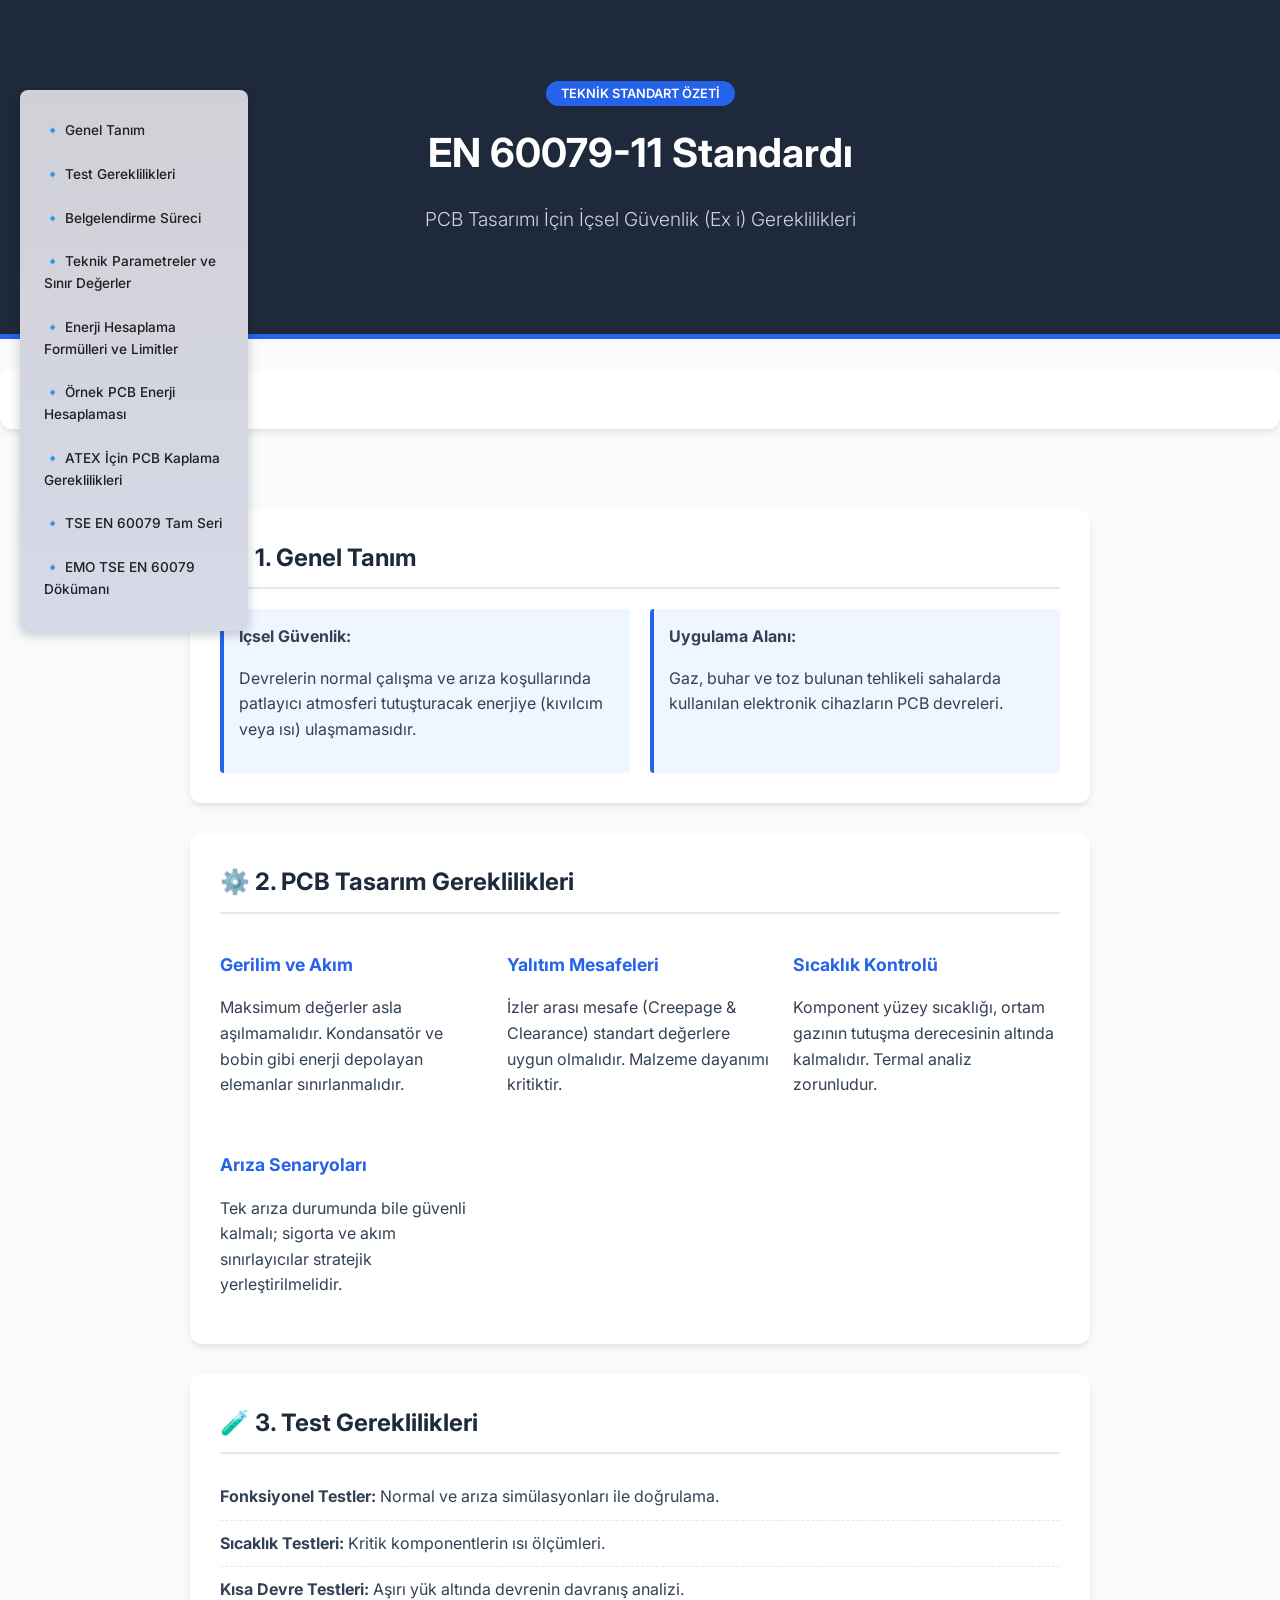
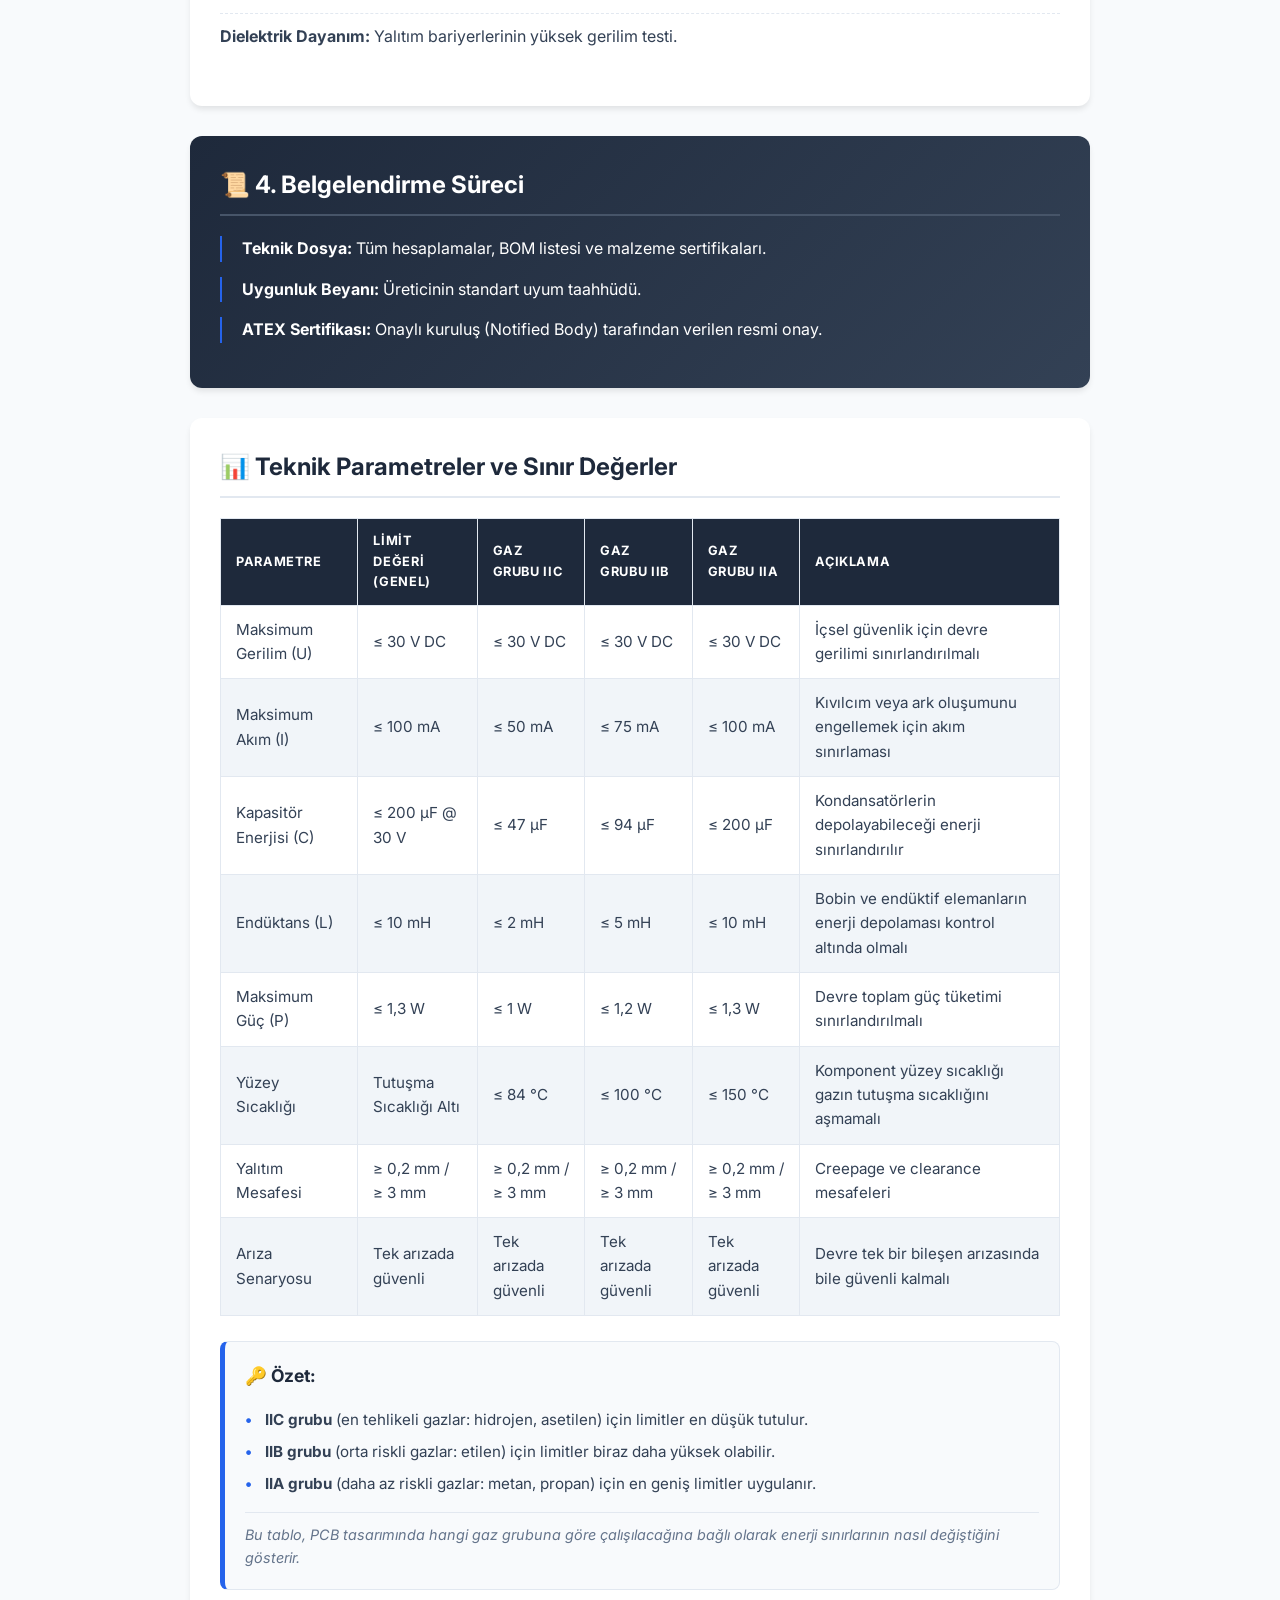
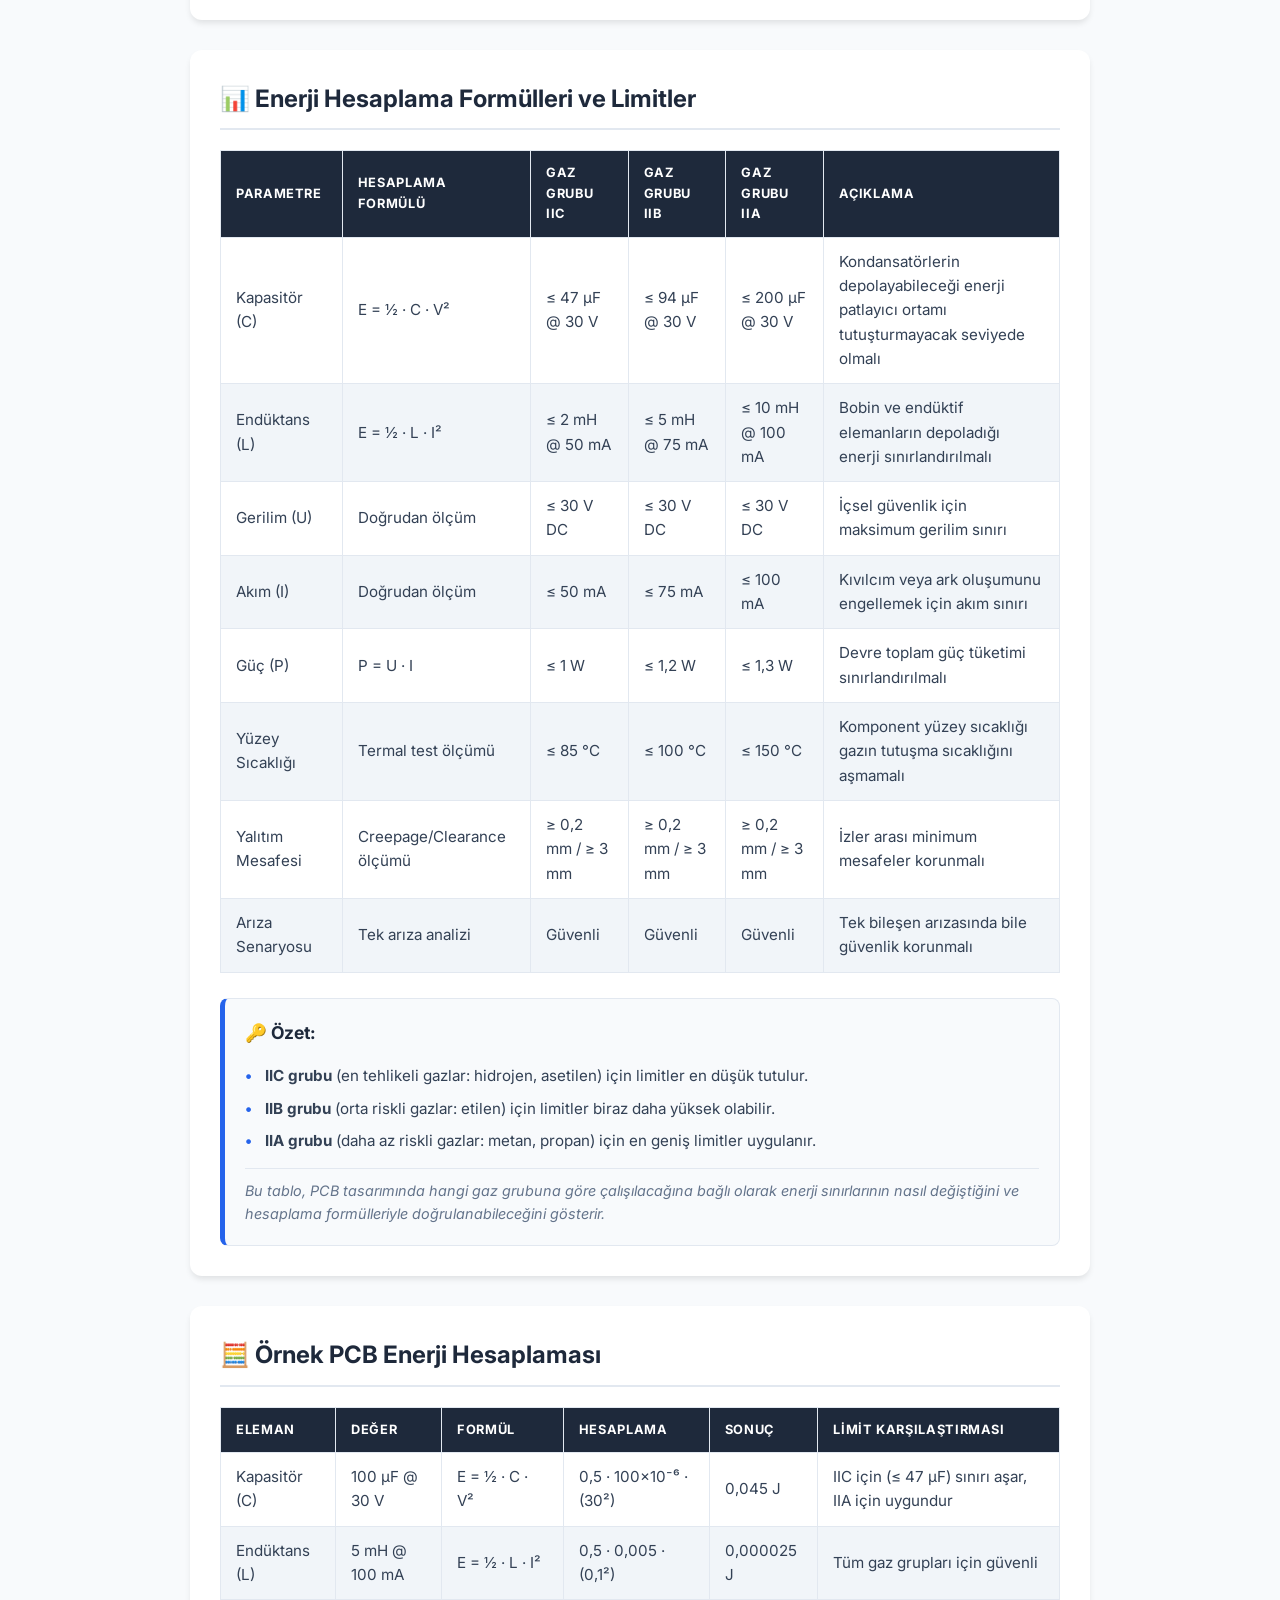
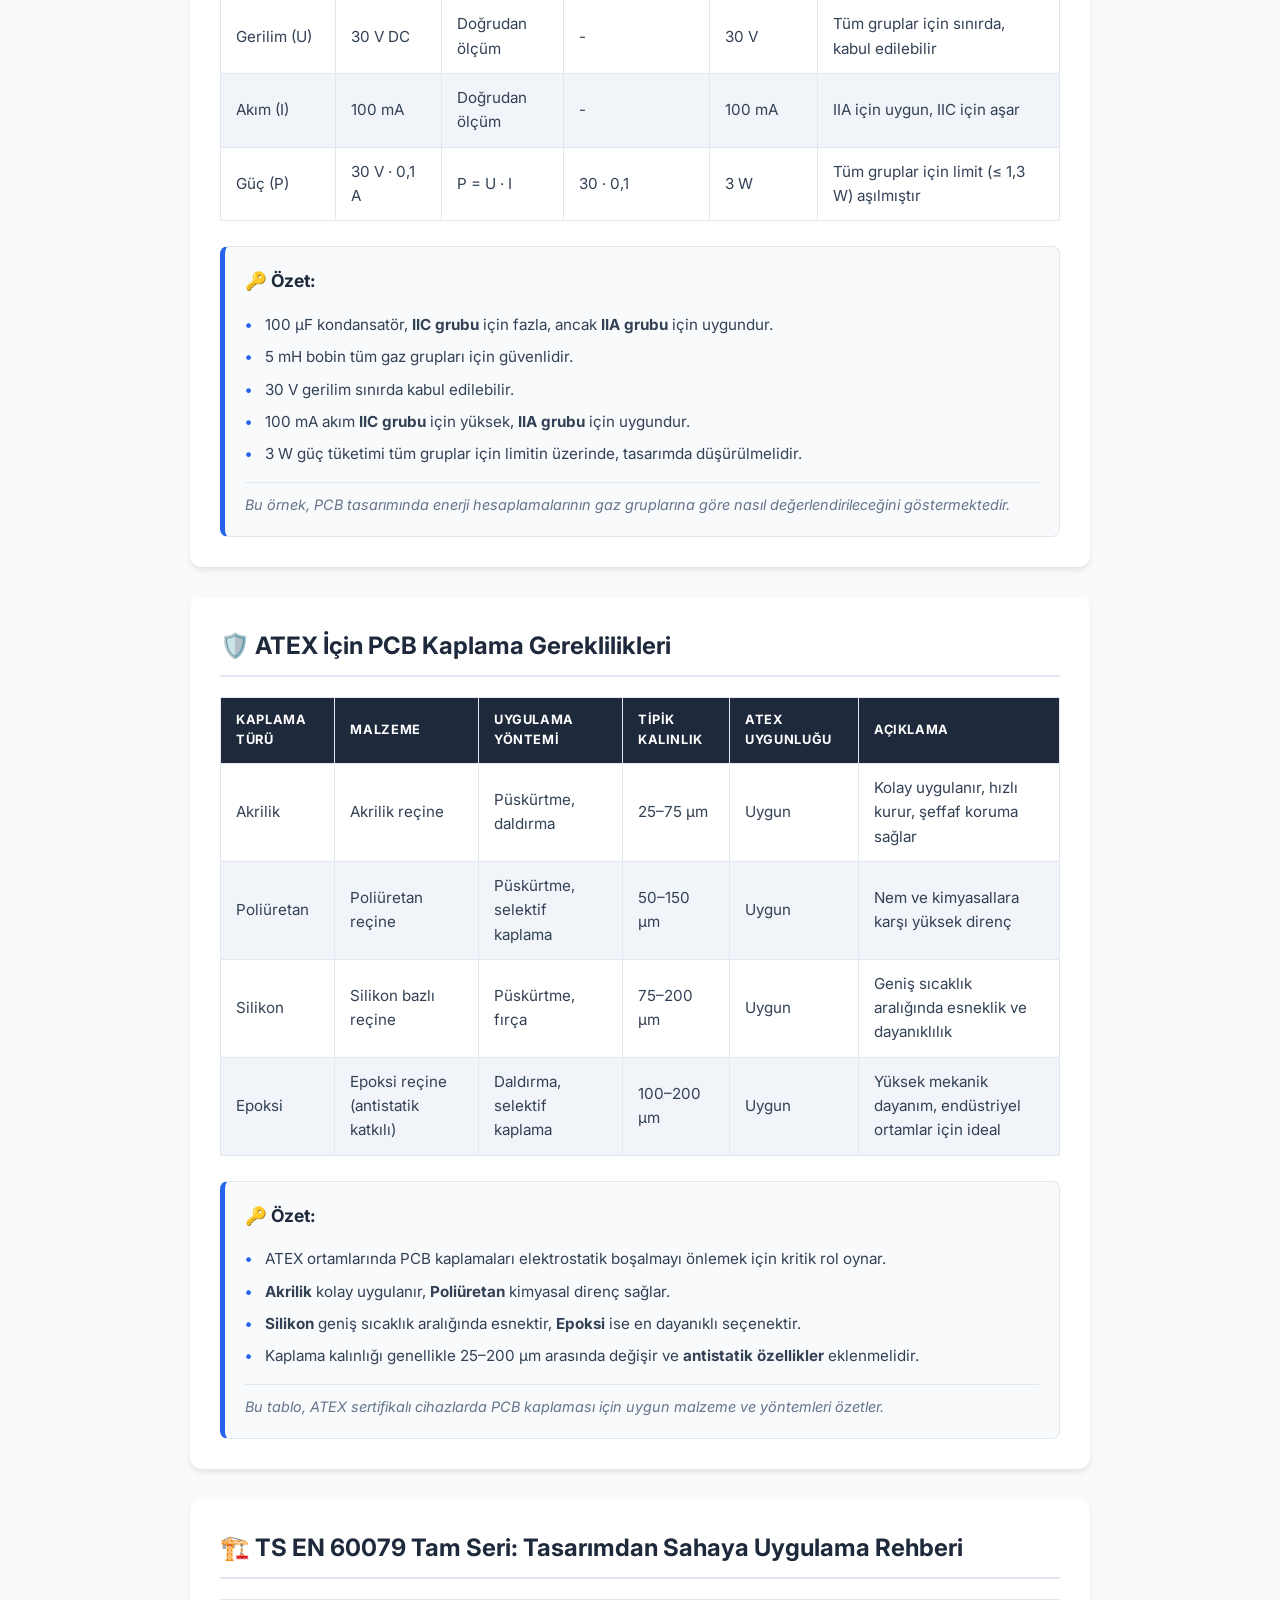
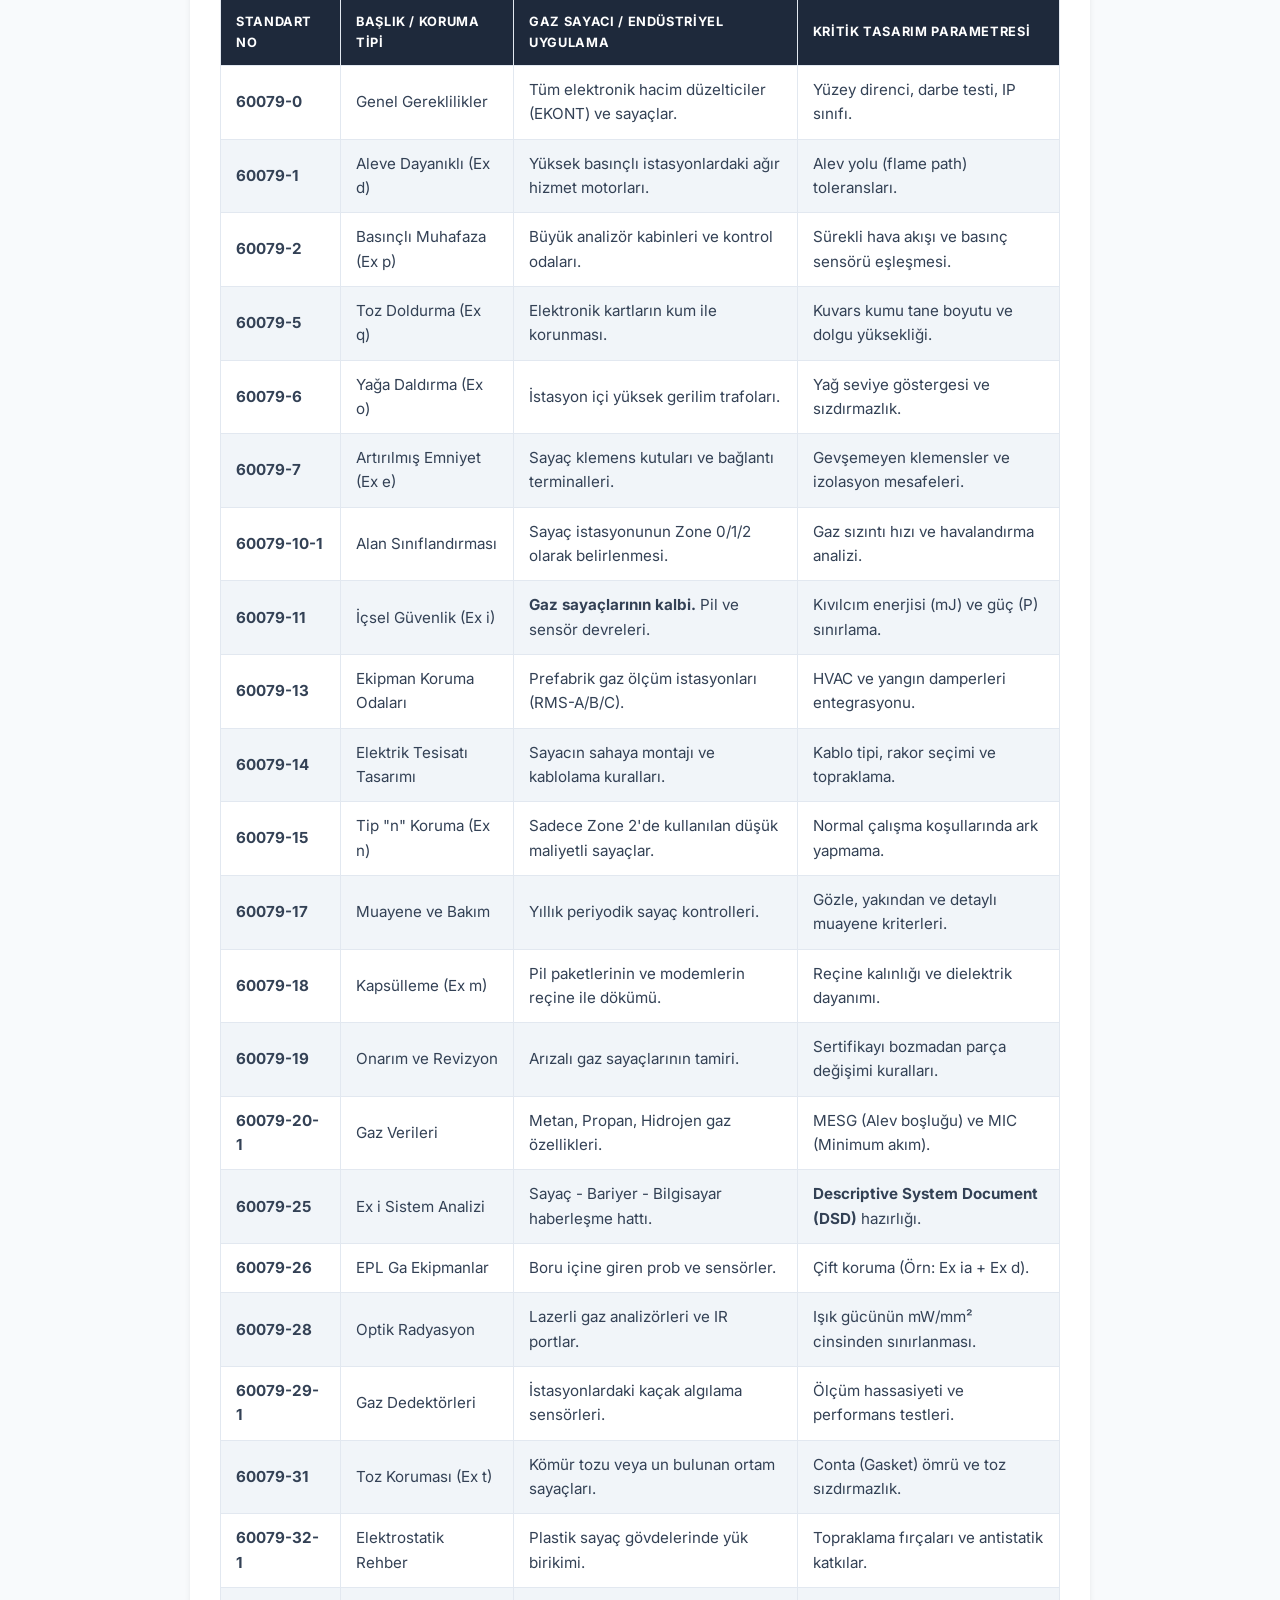
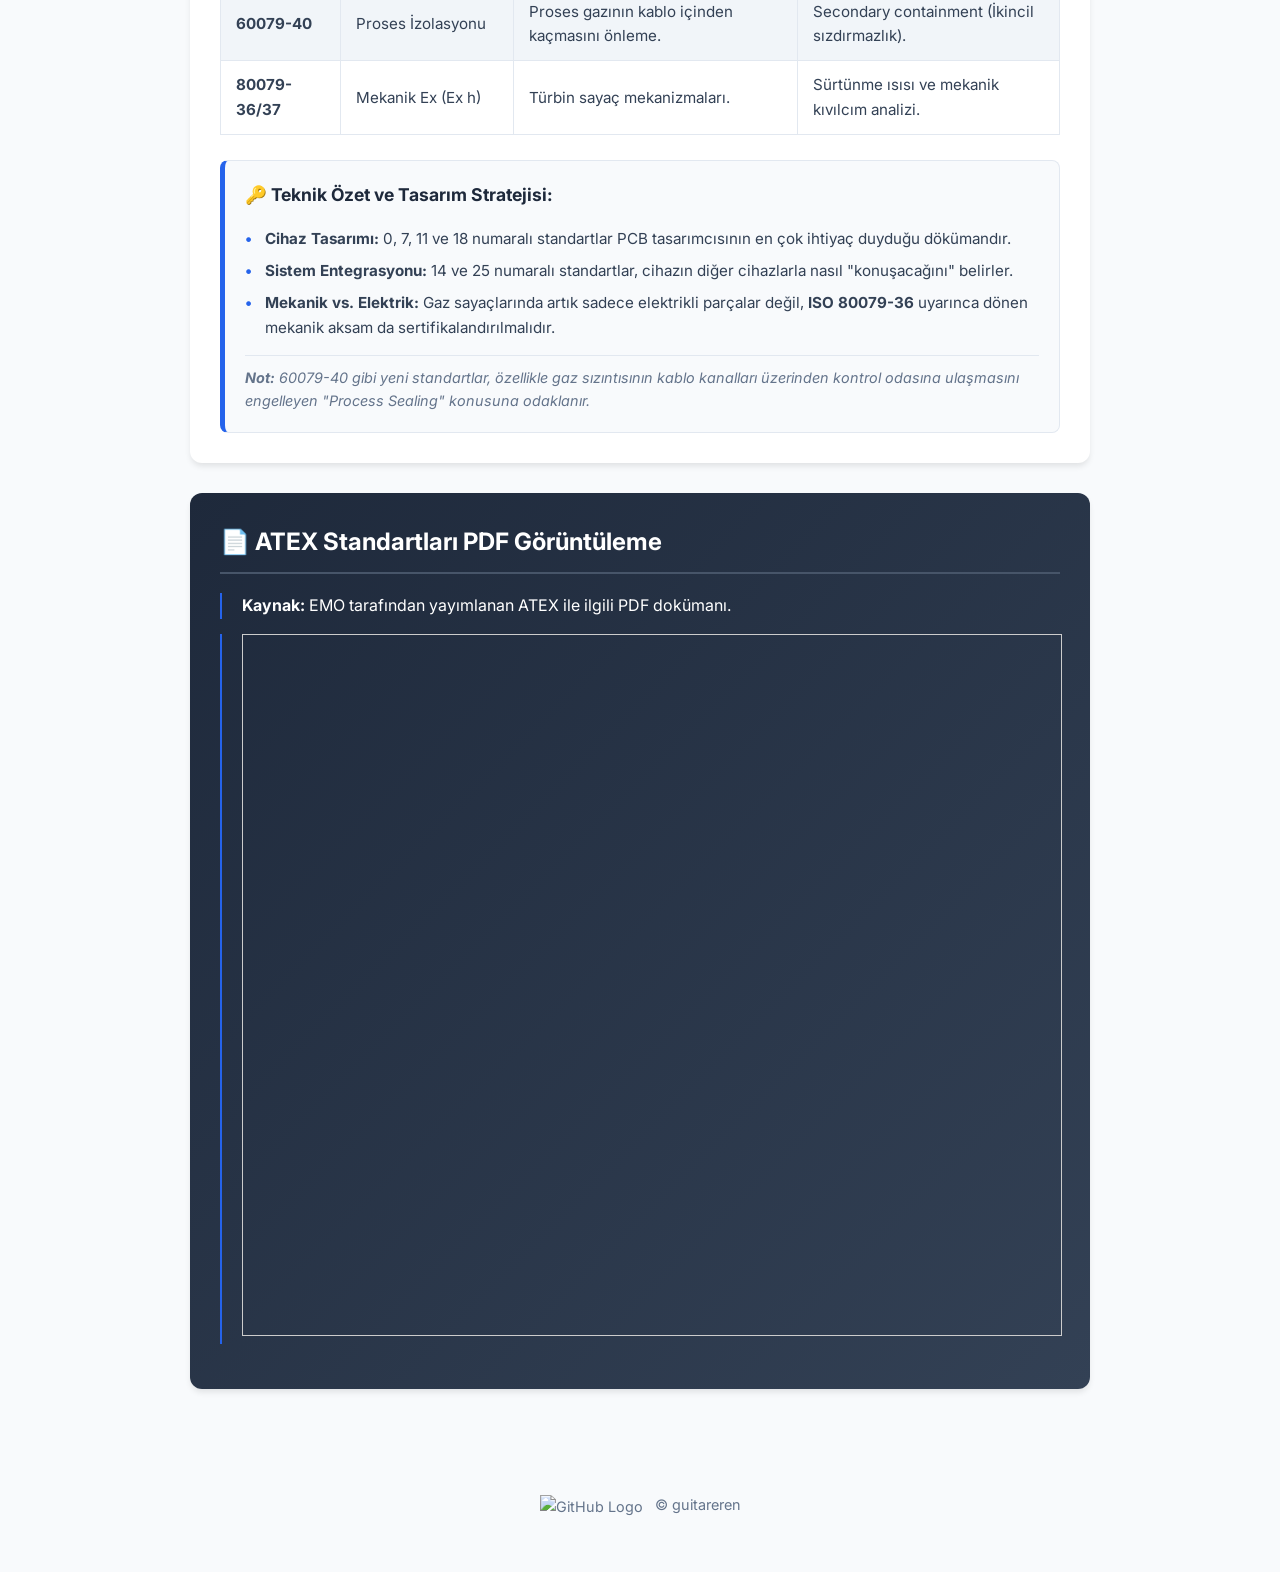
==== commit 98dc8b82: "Update index.html" ====
--- a/index.html
+++ b/index.html
@@ -35,7 +35,8 @@
                     <li><a href="#section5">🔹 Enerji Hesaplama Formülleri ve Limitler</a></li>
                     <li><a href="#section6">🔹 Örnek PCB Enerji Hesaplaması</a></li>
                     <li><a href="#section7">🔹 ATEX İçin PCB Kaplama Gereklilikleri</a></li>
-                    <li><a href="#section8">🔹 TS EN 60079 Tam Seri</a></li>
+                    <li><a href="#section8">🔹 TSE EN 60079 Tam Seri</a></li>
+                    <li><a href="#sectionEMOpdf">🔹 EMO TSE EN 60079 Dökümanı</a></li>
                 </ul>
             </nav>
         </div>
@@ -619,6 +620,18 @@
             </div>
         </section>
 
+        <section class="card highlight" id="sectionEMOpdf">
+            <h2><span class="icon">📄</span> ATEX Standartları PDF Görüntüleme</h2>
+            <div class="step">
+                <strong>Kaynak:</strong> EMO tarafından yayımlanan ATEX ile ilgili PDF dokümanı.
+            </div>
+            <div class="step">
+                <iframe src="https://www.emo.org.tr/ekler/92631c42d7cfa19_ek.pdf" width="100%" height="700px"
+                    style="border:1px solid #ccc;">
+                </iframe>
+            </div>
+        </section>
+
     </main>
 
     <footer>
--- a/stylesheet.css
+++ b/stylesheet.css
@@ -223,12 +223,134 @@
     padding-top: 10px;
 }
 
-@media (max-width: 600px) {
-    .grid {
-        grid-template-columns: 1fr;
+.layout {
+    display: flex;
+}
+
+.sidebar {
+    position: fixed;
+    top: 10%;
+    left: 20px;
+    width: 200px;
+    /* daha dar */
+    background: linear-gradient(180deg, #d0d0d6 0%, #d6d9e8 100%);
+    /* daha dengeli gri → açık ton */
+    padding: 14px;
+    /* daha az padding */
+    border-radius: 8px;
+    box-shadow: 0 4px 12px rgba(0, 0, 0, 0.2);
+    font-family: 'Inter', sans-serif;
+    font-size: 0.85rem;
+    /* metin boyutu küçültüldü */
+}
+
+.sidebar ul {
+    list-style: none;
+    padding: 0;
+    margin: 0;
+}
+
+.sidebar li {
+    margin: 10px 0;
+    /* aralık daraltıldı */
+}
+
+.sidebar a {
+    text-decoration: none;
+    color: #1f1f1f;
+    font-weight: 500;
+    /* daha hafif ama okunaklı */
+    display: block;
+    padding: 6px 10px;
+    /* daha kompakt link alanı */
+    border-radius: 5px;
+    transition: all 0.6s ease;
+    /* yavaş ve akıcı geçiş */
+}
+
+.sidebar a:hover {
+    background: rgba(255, 255, 255, 0.3);
+    /* hover’da hafif parlama */
+    color: #0a84ff;
+    /* modern mavi vurgu */
+    transform: translateX(5px);
+    /* daha zarif kayma */
+    box-shadow: 0 3px 8px rgba(0, 0, 0, 0.15);
+    /* hover’da hafif gölge */
+}
+
+.content {
+    margin-left: 260px;
+    padding: 20px;
+}
+
+
+/* --- Mobil ve Tablet Uyumluluk Ayarları (768px ve Altı) --- */
+@media (max-width: 768px) {
+
+    /* 1. Sidebar'ı Gizle */
+    .sidebar {
+        display: none !important;
+    }
+
+    /* 2. Ana İçerik Alanını Genişlet ve Ortala */
+    .container {
+        margin-left: auto !important;
+        margin-right: auto !important;
+        width: 92% !important;
+        /* Kenarlarda hafif nefes payı bırakır */
+        padding: 10px;
+        max-width: 100%;
+    }
+
+    /* 3. Grid Yapısını Tek Sütuna Düşür */
+    .grid,
+    .feature-grid {
+        grid-template-columns: 1fr !important;
+        gap: 15px;
+    }
+
+    /* 4. Başlık ve Metin Boyutlarını Optimize Et */
+    header {
+        padding: 40px 0;
+        /* Header yüksekliğini daralt */
     }
 
     h1 {
-        font-size: 1.8rem;
-    }
-}+        font-size: 1.6rem !important;
+        /* Mobilde daha okunaklı boyut */
+        line-height: 1.2;
+    }
+
+    .subtitle {
+        font-size: 1rem;
+    }
+
+    /* 5. Tablo Yönetimi (Taşmayı Önle) */
+    .table-container {
+        display: block;
+        width: 100%;
+        overflow-x: auto;
+        /* Yatay kaydırma çubuğu ekler */
+        -webkit-overflow-scrolling: touch;
+        /* iOS için akıcı kaydırma */
+        border: 1px solid #e2e8f0;
+        border-radius: 8px;
+    }
+
+    .data-table {
+        min-width: 600px;
+        /* Tablo içeriğinin birbirine girmesini engeller */
+        font-size: 0.85rem;
+    }
+
+    /* 6. Kart ve Bilgi Kutuları Düzenlemesi */
+    .card {
+        padding: 20px;
+        margin: 20px 0;
+    }
+
+    .info-box {
+        margin-bottom: 10px;
+    }
+}
